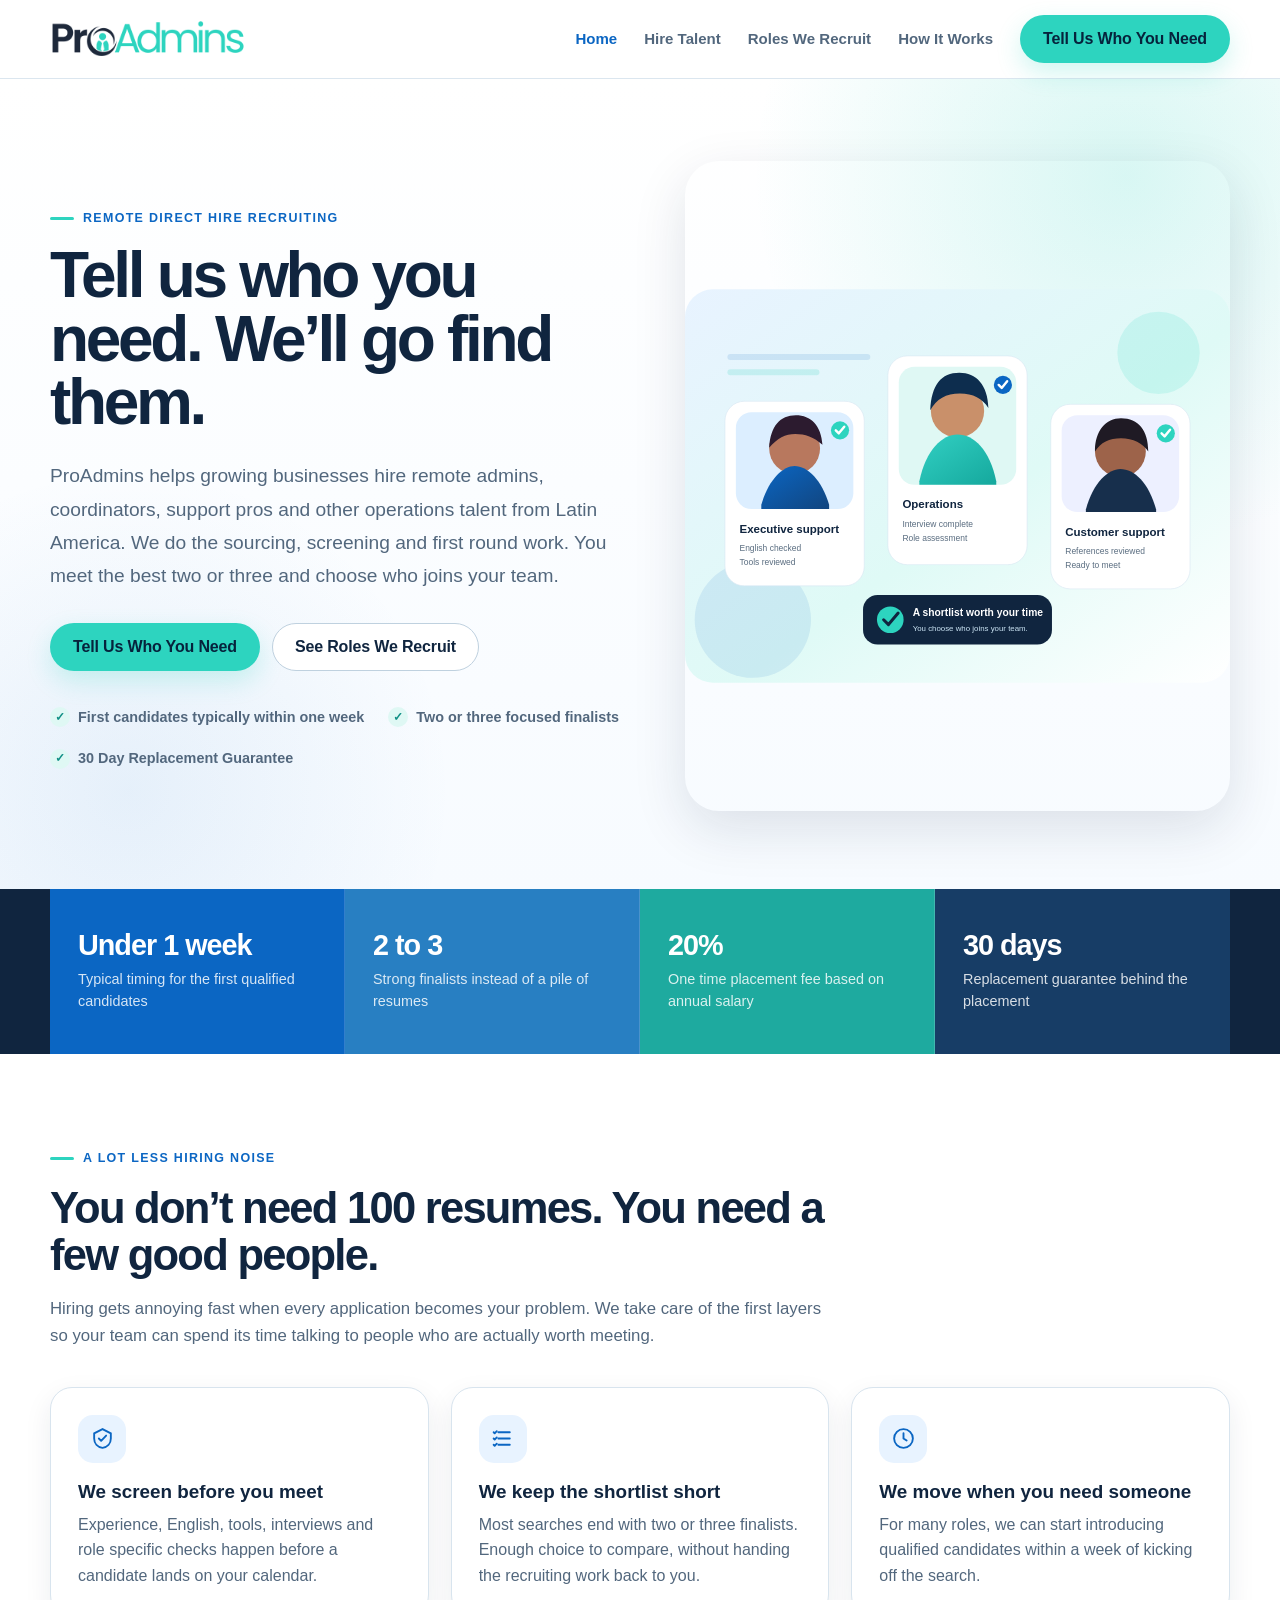
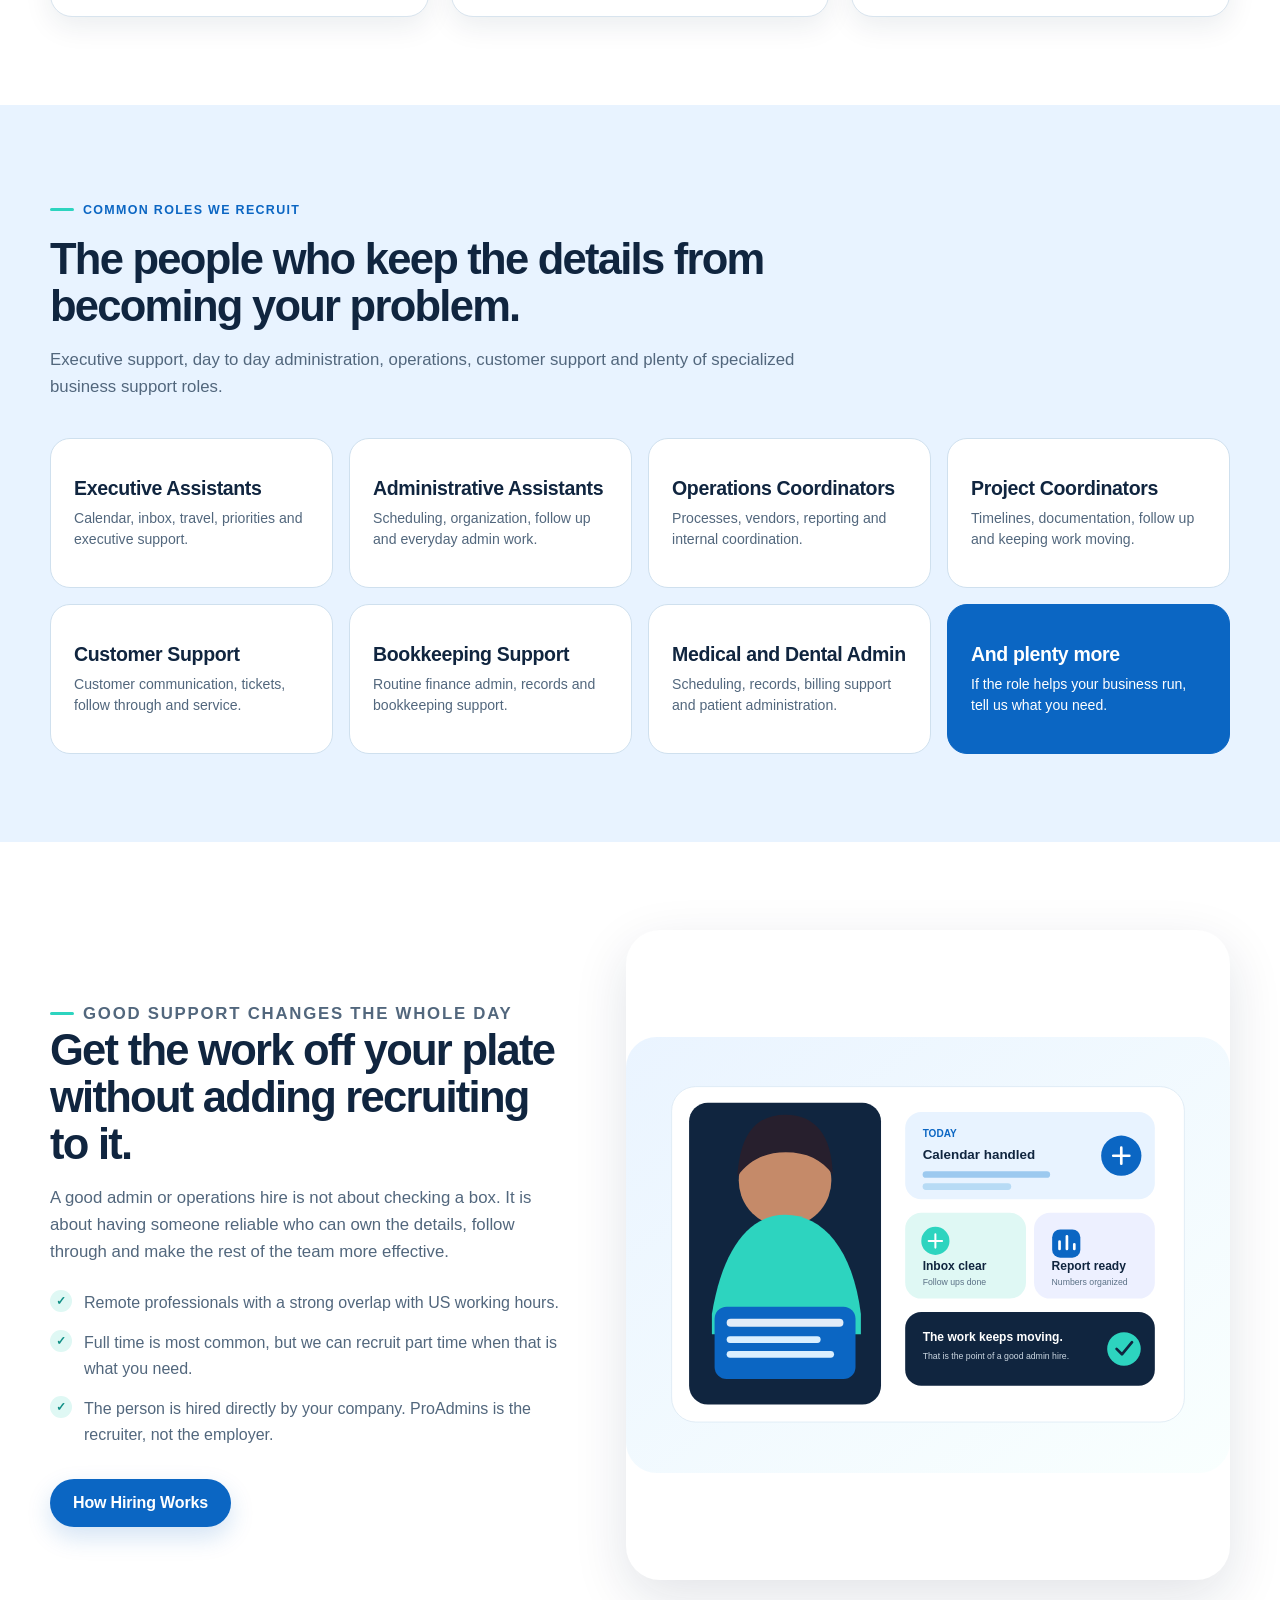
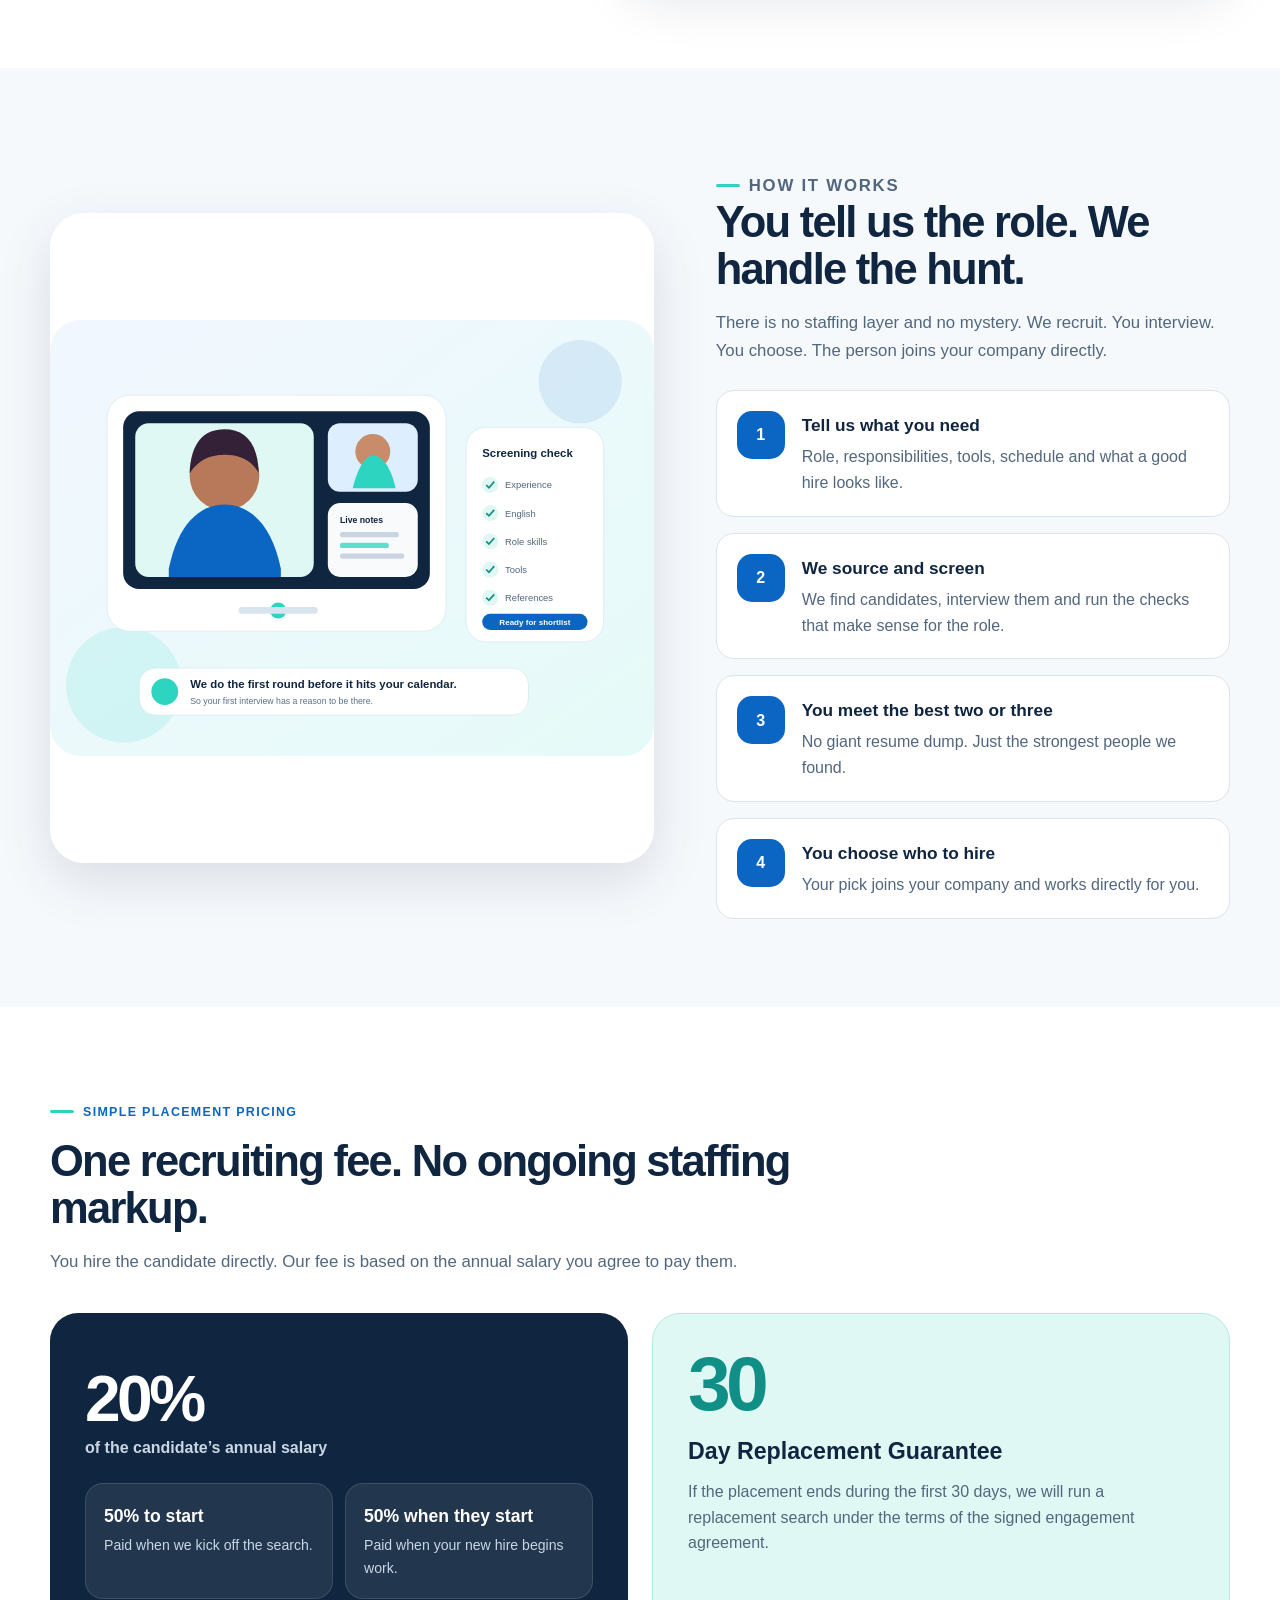
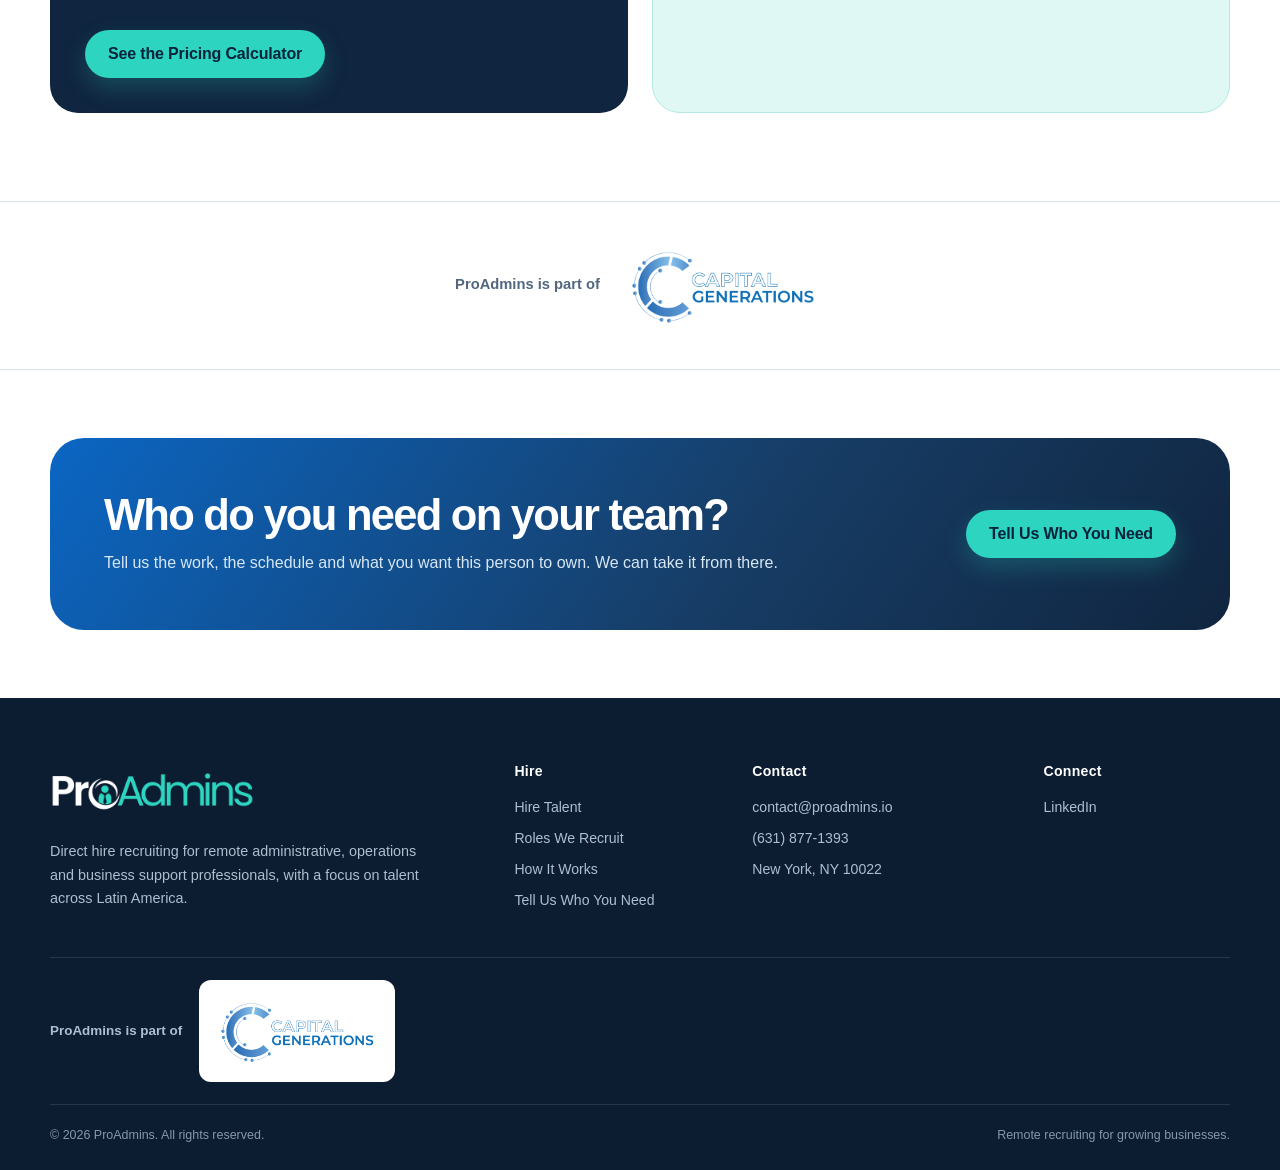
==== index.html @ 385f08b4 "Add files via upload" ====
<!doctype html>
<html lang="en">
<head>
  <meta charset="utf-8">
  <meta name="viewport" content="width=device-width, initial-scale=1">
  <title>ProAdmins | Remote Administrative and Operations Recruiting</title>
  <meta name="description" content="ProAdmins helps growing businesses hire remote administrative and operations professionals from Latin America through direct hire recruiting.">
  <link rel="canonical" href="https://proadmins.io/">
  <meta property="og:type" content="website">
  <meta property="og:title" content="ProAdmins | Remote Administrative and Operations Recruiting">
  <meta property="og:description" content="Tell us who you need. We find, screen and introduce the strongest candidates for the role.">
  <meta property="og:url" content="https://proadmins.io/">
  <meta property="og:image" content="https://proadmins.io/assets/og-proadmins.jpg">
  <meta name="twitter:card" content="summary_large_image">
  <meta name="theme-color" content="#10253f">
  <link rel="icon" href="/assets/favicon.ico" sizes="any">
  <link rel="icon" type="image/png" href="/assets/favicon-32.png" sizes="32x32">
  <link rel="apple-touch-icon" href="/assets/apple-touch-icon.png">
  <link rel="stylesheet" href="/assets/styles.css">
  <script defer src="/assets/site.js"></script>
  <script type="application/ld+json">
  {
    "@context":"https://schema.org",
    "@type":"Organization",
    "name":"ProAdmins",
    "url":"https://proadmins.io/",
    "logo":"https://proadmins.io/assets/proadmins-logo-dark.png",
    "email":"contact@proadmins.io",
    "telephone":"+1-631-877-1393",
    "address":{"@type":"PostalAddress","addressLocality":"New York","addressRegion":"NY","postalCode":"10022","addressCountry":"US"},
    "parentOrganization":{"@type":"Organization","name":"Capital Generations","url":"https://capitalgenerations.com/"},
    "sameAs":["https://www.linkedin.com/company/proadmins"]
  }
  </script>
</head>
<body>
  <header class="site-header">
    <div class="container nav-wrap">
      <a class="brand" href="/" aria-label="ProAdmins home"><img src="/assets/proadmins-logo-dark.png" alt="ProAdmins"></a>
      <nav class="desktop-nav" aria-label="Primary navigation">
        <a href="/" aria-current="page">Home</a>
        <a href="/hire-talent/">Hire Talent</a>
        <a href="/roles/">Roles We Recruit</a>
        <a href="/how-it-works/">How It Works</a>
        <a class="btn btn-primary" href="/contact/">Tell Us Who You Need</a>
      </nav>
      <button class="mobile-toggle" type="button" aria-label="Open menu" aria-expanded="false" data-menu-toggle><svg viewBox="0 0 24 24" fill="none" aria-hidden="true"><path d="M4 7h16M4 12h16M4 17h16" stroke="currentColor" stroke-width="2" stroke-linecap="round"/></svg></button>
    </div>
    <nav class="mobile-nav" aria-label="Mobile navigation" data-mobile-nav>
      <a href="/" aria-current="page">Home</a><a href="/hire-talent/">Hire Talent</a><a href="/roles/">Roles We Recruit</a><a href="/how-it-works/">How It Works</a><a class="btn btn-primary" href="/contact/">Tell Us Who You Need</a>
    </nav>
  </header>

  <main>
    <section class="hero">
      <div class="container hero-grid">
        <div>
          <p class="eyebrow">Remote direct hire recruiting</p>
          <h1>Tell us who you need. We’ll go find them.</h1>
          <p class="lead">ProAdmins helps growing businesses hire remote admins, coordinators, support pros and other operations talent from Latin America. We do the sourcing, screening and first round work. You meet the best two or three and choose who joins your team.</p>
          <div class="hero-actions">
            <a class="btn btn-primary" href="/contact/">Tell Us Who You Need</a>
            <a class="btn btn-secondary" href="/roles/">See Roles We Recruit</a>
          </div>
          <div class="hero-proof" aria-label="Key recruiting details">
            <span><i class="check-dot" aria-hidden="true">✓</i> First candidates typically within one week</span>
            <span><i class="check-dot" aria-hidden="true">✓</i> Two or three focused finalists</span>
            <span><i class="check-dot" aria-hidden="true">✓</i> 30 Day Replacement Guarantee</span>
          </div>
        </div>
        <div class="hero-art">
          <img src="/assets/hero-people.svg" alt="Illustration of three screened remote professionals on a candidate shortlist" width="900" height="650">
        </div>
      </div>
    </section>

    <section class="stats-strip" aria-label="ProAdmins recruiting model">
      <div class="container stats-grid">
        <div class="stat"><strong>Under 1 week</strong><span>Typical timing for the first qualified candidates</span></div>
        <div class="stat"><strong>2 to 3</strong><span>Strong finalists instead of a pile of resumes</span></div>
        <div class="stat"><strong>20%</strong><span>One time placement fee based on annual salary</span></div>
        <div class="stat"><strong>30 days</strong><span>Replacement guarantee behind the placement</span></div>
      </div>
    </section>

    <section class="section">
      <div class="container">
        <div class="section-head">
          <p class="eyebrow">A lot less hiring noise</p>
          <h2>You don’t need 100 resumes. You need a few good people.</h2>
          <p>Hiring gets annoying fast when every application becomes your problem. We take care of the first layers so your team can spend its time talking to people who are actually worth meeting.</p>
        </div>
        <div class="grid-3">
          <article class="card shadow"><span class="icon-box" aria-hidden="true"><svg viewBox="0 0 24 24" fill="none"><path d="M12 3 4 7v5c0 5 3.4 8.4 8 9 4.6-.6 8-4 8-9V7l-8-4Z" stroke-width="1.8"/><path d="m8.5 12 2.2 2.2 4.8-5" stroke-width="1.8" stroke-linecap="round" stroke-linejoin="round"/></svg></span><h3>We screen before you meet</h3><p>Experience, English, tools, interviews and role specific checks happen before a candidate lands on your calendar.</p></article>
          <article class="card shadow"><span class="icon-box" aria-hidden="true"><svg viewBox="0 0 24 24" fill="none"><path d="M8 6h11M8 12h11M8 18h11" stroke-width="1.8" stroke-linecap="round"/><path d="m3.5 6 1 1 2-2M3.5 12l1 1 2-2M3.5 18l1 1 2-2" stroke-width="1.8" stroke-linecap="round" stroke-linejoin="round"/></svg></span><h3>We keep the shortlist short</h3><p>Most searches end with two or three finalists. Enough choice to compare, without handing the recruiting work back to you.</p></article>
          <article class="card shadow"><span class="icon-box" aria-hidden="true"><svg viewBox="0 0 24 24" fill="none"><path d="M12 21a9 9 0 1 0 0-18 9 9 0 0 0 0 18Z" stroke-width="1.8"/><path d="M12 7v5l3 2" stroke-width="1.8" stroke-linecap="round" stroke-linejoin="round"/></svg></span><h3>We move when you need someone</h3><p>For many roles, we can start introducing qualified candidates within a week of kicking off the search.</p></article>
        </div>
      </div>
    </section>

    <section class="section section-blue">
      <div class="container">
        <div class="section-head">
          <p class="eyebrow">Common roles we recruit</p>
          <h2>The people who keep the details from becoming your problem.</h2>
          <p>Executive support, day to day administration, operations, customer support and plenty of specialized business support roles.</p>
        </div>
        <div class="roles-grid">
          <a class="role-card" href="/roles/#executive-support"><strong>Executive Assistants</strong><span>Calendar, inbox, travel, priorities and executive support.</span></a>
          <a class="role-card" href="/roles/#executive-support"><strong>Administrative Assistants</strong><span>Scheduling, organization, follow up and everyday admin work.</span></a>
          <a class="role-card" href="/roles/#operations"><strong>Operations Coordinators</strong><span>Processes, vendors, reporting and internal coordination.</span></a>
          <a class="role-card" href="/roles/#operations"><strong>Project Coordinators</strong><span>Timelines, documentation, follow up and keeping work moving.</span></a>
          <a class="role-card" href="/roles/#customer-revenue"><strong>Customer Support</strong><span>Customer communication, tickets, follow through and service.</span></a>
          <a class="role-card" href="/roles/#specialized"><strong>Bookkeeping Support</strong><span>Routine finance admin, records and bookkeeping support.</span></a>
          <a class="role-card" href="/roles/#specialized"><strong>Medical and Dental Admin</strong><span>Scheduling, records, billing support and patient administration.</span></a>
          <a class="role-card accent" href="/roles/"><strong>And plenty more</strong><span>If the role helps your business run, tell us what you need.</span></a>
        </div>
      </div>
    </section>

    <section class="section">
      <div class="container split">
        <div class="split-copy">
          <p class="eyebrow">Good support changes the whole day</p>
          <h2>Get the work off your plate without adding recruiting to it.</h2>
          <p>A good admin or operations hire is not about checking a box. It is about having someone reliable who can own the details, follow through and make the rest of the team more effective.</p>
          <ul class="bullet-list">
            <li>Remote professionals with a strong overlap with US working hours.</li>
            <li>Full time is most common, but we can recruit part time when that is what you need.</li>
            <li>The person is hired directly by your company. ProAdmins is the recruiter, not the employer.</li>
          </ul>
          <div class="hero-actions"><a class="btn btn-blue" href="/hire-talent/">How Hiring Works</a></div>
        </div>
        <div class="visual-card"><img src="/assets/admin-workday.svg" alt="Illustration of a remote administrative professional handling calendar, inbox and reporting work" width="900" height="650"></div>
      </div>
    </section>

    <section class="section section-tint">
      <div class="container split reverse">
        <div class="split-copy">
          <p class="eyebrow">How it works</p>
          <h2>You tell us the role. We handle the hunt.</h2>
          <p>There is no staffing layer and no mystery. We recruit. You interview. You choose. The person joins your company directly.</p>
          <div class="process-list" style="margin-top:26px">
            <div class="process-step"><span class="step-number">1</span><div><h3>Tell us what you need</h3><p>Role, responsibilities, tools, schedule and what a good hire looks like.</p></div></div>
            <div class="process-step"><span class="step-number">2</span><div><h3>We source and screen</h3><p>We find candidates, interview them and run the checks that make sense for the role.</p></div></div>
            <div class="process-step"><span class="step-number">3</span><div><h3>You meet the best two or three</h3><p>No giant resume dump. Just the strongest people we found.</p></div></div>
            <div class="process-step"><span class="step-number">4</span><div><h3>You choose who to hire</h3><p>Your pick joins your company and works directly for you.</p></div></div>
          </div>
        </div>
        <div class="visual-card"><img src="/assets/recruiter-screen.svg" alt="Illustration of a recruiter screening a candidate on a video call" width="900" height="650"></div>
      </div>
    </section>

    <section class="section" id="pricing">
      <div class="container">
        <div class="section-head">
          <p class="eyebrow">Simple placement pricing</p>
          <h2>One recruiting fee. No ongoing staffing markup.</h2>
          <p>You hire the candidate directly. Our fee is based on the annual salary you agree to pay them.</p>
        </div>
        <div class="price-preview">
          <div class="pricing-card">
            <div class="price-big">20% <span>of the candidate’s annual salary</span></div>
            <div class="price-split">
              <div><strong>50% to start</strong><span>Paid when we kick off the search.</span></div>
              <div><strong>50% when they start</strong><span>Paid when your new hire begins work.</span></div>
            </div>
            <div class="hero-actions"><a class="btn btn-primary" href="/hire-talent/#pricing">See the Pricing Calculator</a></div>
          </div>
          <div class="guarantee-card">
            <div class="big-number">30</div>
            <h3>Day Replacement Guarantee</h3>
            <p>If the placement ends during the first 30 days, we will run a replacement search under the terms of the signed engagement agreement.</p>
          </div>
        </div>
      </div>
    </section>

    <section class="parent-brand">
      <div class="container parent-brand-inner">
        <span>ProAdmins is part of</span>
        <a href="https://capitalgenerations.com/" target="_blank" rel="noopener noreferrer" aria-label="Visit Capital Generations"><img src="/assets/capital-generations-logo.png" alt="Capital Generations"></a>
      </div>
    </section>

    <section class="section section-tight">
      <div class="container cta-band">
        <div><h2>Who do you need on your team?</h2><p>Tell us the work, the schedule and what you want this person to own. We can take it from there.</p></div>
        <div class="hero-actions"><a class="btn btn-primary" href="/contact/">Tell Us Who You Need</a></div>
      </div>
    </section>
  </main>

  <footer class="site-footer">
    <div class="container">
      <div class="footer-grid">
        <div class="footer-brand"><a href="/" aria-label="ProAdmins home"><img src="/assets/proadmins-logo-light-teal.png" alt="ProAdmins"></a><p>Direct hire recruiting for remote administrative, operations and business support professionals, with a focus on talent across Latin America.</p></div>
        <div class="footer-col"><h3>Hire</h3><a href="/hire-talent/">Hire Talent</a><a href="/roles/">Roles We Recruit</a><a href="/how-it-works/">How It Works</a><a href="/contact/">Tell Us Who You Need</a></div>
        <div class="footer-col"><h3>Contact</h3><a href="mailto:contact@proadmins.io">contact@proadmins.io</a><a href="tel:+16318771393">(631) 877-1393</a><span>New York, NY 10022</span></div>
        <div class="footer-col"><h3>Connect</h3><a href="https://www.linkedin.com/company/proadmins" target="_blank" rel="noopener noreferrer">LinkedIn</a></div>
      </div>
      <div class="footer-parent"><span>ProAdmins is part of</span><a href="https://capitalgenerations.com/" target="_blank" rel="noopener noreferrer"><img src="/assets/capital-generations-logo.png" alt="Capital Generations"></a></div>
      <div class="footer-bottom"><span>© <span data-year></span> ProAdmins. All rights reserved.</span><span>Remote recruiting for growing businesses.</span></div>
    </div>
  </footer>
</body>
</html>
---- assets/styles.css ----
:root {
  --navy: #10253f;
  --navy-2: #173d66;
  --blue: #0b66c3;
  --blue-2: #2e8ed8;
  --blue-soft: #e8f3ff;
  --teal: #2dd4bf;
  --teal-dark: #0f8f85;
  --teal-soft: #dff8f4;
  --ink: #10253f;
  --text: #52677d;
  --muted: #718196;
  --line: #d8e4ee;
  --paper: #ffffff;
  --soft: #f6f9fc;
  --soft-2: #eef6ff;
  --shadow: 0 18px 54px rgba(16, 37, 63, .12);
  --shadow-sm: 0 10px 28px rgba(16, 37, 63, .08);
  --radius: 22px;
  --radius-lg: 34px;
  --max: 1180px;
}

* { box-sizing: border-box; }
html { scroll-behavior: smooth; }
[id] { scroll-margin-top: 98px; }
body {
  margin: 0;
  background: var(--paper);
  color: var(--ink);
  font-family: Inter, ui-sans-serif, -apple-system, BlinkMacSystemFont, "Segoe UI", sans-serif;
  line-height: 1.62;
  -webkit-font-smoothing: antialiased;
}
body.menu-open { overflow: hidden; }
img, svg { max-width: 100%; display: block; }
a { color: inherit; text-decoration: none; }
button, input, select, textarea { font: inherit; }
button, a, input, select, textarea, summary { -webkit-tap-highlight-color: transparent; }
:focus-visible { outline: 3px solid rgba(11, 102, 195, .35); outline-offset: 3px; }
.container { width: min(calc(100% - 40px), var(--max)); margin: 0 auto; }
.sr-only { position: absolute !important; width: 1px !important; height: 1px !important; padding: 0 !important; margin: -1px !important; overflow: hidden !important; clip: rect(0,0,0,0) !important; white-space: nowrap !important; border: 0 !important; }

.site-header {
  position: sticky; top: 0; z-index: 100;
  background: rgba(255,255,255,.94);
  border-bottom: 1px solid rgba(216,228,238,.9);
  backdrop-filter: blur(16px);
}
.nav-wrap { min-height: 78px; display: flex; align-items: center; justify-content: space-between; gap: 24px; }
.brand { display: inline-flex; align-items: center; flex: 0 0 auto; }
.brand img { width: 196px; height: auto; }
.desktop-nav { display: flex; align-items: center; gap: 27px; margin-left: auto; }
.desktop-nav a:not(.btn) { color: var(--text); font-size: .94rem; font-weight: 700; }
.desktop-nav a:not(.btn):hover, .desktop-nav a[aria-current="page"]:not(.btn) { color: var(--blue); }
.mobile-toggle { width: 44px; height: 44px; border: 0; border-radius: 12px; background: var(--blue-soft); color: var(--navy); display: none; align-items: center; justify-content: center; cursor: pointer; }
.mobile-toggle svg { width: 22px; height: 22px; }
.mobile-nav { display: none; }

.btn { min-height: 48px; display: inline-flex; align-items: center; justify-content: center; gap: 9px; padding: 0 22px; border: 1px solid transparent; border-radius: 999px; font-weight: 800; letter-spacing: -.01em; transition: transform .16s ease, box-shadow .16s ease, background .16s ease, border-color .16s ease; cursor: pointer; }
.btn:hover { transform: translateY(-1px); }
.btn-primary { color: #06233c; background: var(--teal); box-shadow: 0 10px 24px rgba(45,212,191,.22); }
.btn-primary:hover { box-shadow: 0 14px 30px rgba(45,212,191,.31); }
.btn-secondary { color: var(--navy); background: #fff; border-color: #bfd1df; }
.btn-secondary:hover { border-color: var(--blue); }
.btn-blue { color: #fff; background: var(--blue); box-shadow: 0 10px 24px rgba(11,102,195,.18); }
.btn-dark { color: #fff; background: var(--navy); }
.btn-light { color: var(--navy); background: #fff; }
.link-arrow { display: inline-flex; align-items: center; gap: 8px; color: var(--blue); font-weight: 800; }
.link-arrow:hover { color: var(--navy); }

.eyebrow { display: inline-flex; align-items: center; gap: 9px; margin: 0 0 16px; color: var(--blue); font-size: .78rem; font-weight: 850; letter-spacing: .105em; text-transform: uppercase; }
.eyebrow::before { content: ""; width: 24px; height: 3px; border-radius: 999px; background: var(--teal); }

.hero { position: relative; overflow: hidden; padding: 82px 0 78px; background: radial-gradient(circle at 88% 12%, rgba(45,212,191,.18), transparent 28%), radial-gradient(circle at 10% 88%, rgba(11,102,195,.08), transparent 24%), linear-gradient(180deg,#fff 0%,#f7fbff 100%); }
.hero-grid { display: grid; grid-template-columns: minmax(0,1fr) minmax(420px,.95fr); gap: 62px; align-items: center; }
.hero h1, .page-hero h1 { margin: 0; color: var(--navy); font-size: clamp(2.7rem,5vw,5rem); line-height: .99; letter-spacing: -.052em; }
.hero .lead, .page-hero .lead { margin: 25px 0 0; max-width: 700px; color: var(--text); font-size: clamp(1.08rem,1.5vw,1.26rem); line-height: 1.72; }
.hero-actions { margin-top: 31px; display: flex; flex-wrap: wrap; gap: 12px; }
.hero-proof { margin-top: 35px; display: flex; flex-wrap: wrap; gap: 18px 24px; color: var(--text); font-size: .9rem; font-weight: 700; }
.hero-proof span { display: inline-flex; align-items: center; gap: 8px; }
.check-dot { width: 20px; height: 20px; border-radius: 50%; display: inline-grid; place-items: center; background: var(--teal-soft); color: var(--teal-dark); font-style: normal; font-size: .72rem; font-weight: 900; }
.hero-art img, .visual-card img { width: 100%; border-radius: var(--radius-lg); box-shadow: var(--shadow); }
.hero-art { position: relative; }
.hero-art .floating-note { position: absolute; left: 7%; bottom: 6%; background: rgba(255,255,255,.96); border: 1px solid var(--line); border-radius: 18px; padding: 13px 16px; box-shadow: var(--shadow-sm); font-weight: 800; color: var(--navy); }
.hero-art .floating-note small { display: block; margin-top: 2px; color: var(--text); font-weight: 650; }

.stats-strip { position: relative; z-index: 2; padding: 0; background: var(--navy); }
.stats-grid { display: grid; grid-template-columns: repeat(4,1fr); }
.stat { min-height: 165px; padding: 31px 28px; display: flex; flex-direction: column; justify-content: center; border-right: 1px solid rgba(255,255,255,.16); }
.stat:last-child { border-right: 0; }
.stat:nth-child(1) { background: #0b66c3; }
.stat:nth-child(2) { background: #287fc2; }
.stat:nth-child(3) { background: #1eaa9f; }
.stat:nth-child(4) { background: #173d66; }
.stat strong { color: #fff; font-size: clamp(1.6rem,2.25vw,2.35rem); line-height: 1.08; letter-spacing: -.035em; }
.stat span { margin-top: 8px; color: rgba(255,255,255,.83); font-size: .9rem; line-height: 1.5; }

.section { padding: 88px 0; }
.section-tight { padding: 68px 0; }
.section-tint { background: var(--soft); }
.section-blue { background: var(--blue-soft); }
.section-dark { background: var(--navy); color: #fff; }
.section-head { max-width: 790px; margin-bottom: 38px; }
.section-head.center { text-align: center; margin-left: auto; margin-right: auto; }
.section-head.center .eyebrow { justify-content: center; }
.section-head h2, .split-copy h2, .cta-band h2, .pricing-card h2, .contact-copy h2 { margin: 0; color: var(--navy); font-size: clamp(2rem,3.4vw,3.25rem); line-height: 1.08; letter-spacing: -.04em; }
.section-dark .section-head h2, .section-dark .split-copy h2 { color: #fff; }
.section-head p:not(.eyebrow), .split-copy > p, .contact-copy > p { margin: 16px 0 0; color: var(--text); font-size: 1.05rem; }
.section-dark .section-head p:not(.eyebrow), .section-dark .split-copy > p { color: #c8d7e5; }

.grid-2 { display: grid; grid-template-columns: repeat(2,minmax(0,1fr)); gap: 24px; }
.grid-3 { display: grid; grid-template-columns: repeat(3,minmax(0,1fr)); gap: 22px; }
.grid-4 { display: grid; grid-template-columns: repeat(4,minmax(0,1fr)); gap: 18px; }
.card { border: 1px solid var(--line); border-radius: var(--radius); background: #fff; padding: 27px; }
.card.shadow { box-shadow: var(--shadow-sm); }
.card h3 { margin: 17px 0 8px; color: var(--navy); font-size: 1.18rem; line-height: 1.25; }
.card p { margin: 0; color: var(--text); }
.card-blue { background: var(--blue); border-color: var(--blue); color: #fff; }
.card-blue h3, .card-blue p { color: #fff; }
.card-teal { background: var(--teal-soft); border-color: #b4eee7; }
.icon-box { width: 48px; height: 48px; border-radius: 15px; display: inline-grid; place-items: center; background: var(--blue-soft); color: var(--blue); }
.icon-box svg { width: 25px; height: 25px; stroke: currentColor; }

.roles-grid { display: grid; grid-template-columns: repeat(4,minmax(0,1fr)); gap: 16px; }
.role-card { min-height: 150px; padding: 23px; display: flex; flex-direction: column; justify-content: center; border: 1px solid #cfe0ee; border-radius: 20px; background: #fff; transition: transform .16s ease, border-color .16s ease, box-shadow .16s ease; }
.role-card:hover { transform: translateY(-2px); border-color: #8fbfe8; box-shadow: var(--shadow-sm); }
.role-card strong { color: var(--navy); font-size: 1.22rem; line-height: 1.16; letter-spacing: -.018em; }
.role-card span { margin-top: 9px; color: var(--text); font-size: .88rem; line-height: 1.48; }
.role-card.accent { background: var(--blue); border-color: var(--blue); }
.role-card.accent strong, .role-card.accent span { color: #fff; }

.split { display: grid; grid-template-columns: minmax(0,.92fr) minmax(420px,1.08fr); gap: 62px; align-items: center; }
.split.reverse { grid-template-columns: minmax(420px,1.08fr) minmax(0,.92fr); }
.split.reverse .visual-card { order: -1; }
.visual-card img { background: #fff; }
.bullet-list { margin: 25px 0 0; padding: 0; list-style: none; display: grid; gap: 14px; }
.bullet-list li { display: grid; grid-template-columns: 24px 1fr; gap: 10px; color: var(--text); }
.bullet-list li::before { content: "✓"; width: 22px; height: 22px; border-radius: 50%; display: grid; place-items: center; background: var(--teal-soft); color: var(--teal-dark); font-size: .72rem; font-weight: 900; }

.process-list { display: grid; gap: 16px; }
.process-step { display: grid; grid-template-columns: 48px 1fr; gap: 17px; align-items: start; padding: 20px; border: 1px solid var(--line); border-radius: 18px; background: #fff; }
.step-number { width: 48px; height: 48px; border-radius: 15px; display: grid; place-items: center; background: var(--blue); color: #fff; font-weight: 900; }
.process-step h3 { margin: 1px 0 4px; color: var(--navy); font-size: 1.08rem; }
.process-step p { margin: 0; color: var(--text); }

.price-preview { display: grid; grid-template-columns: 1fr 1fr; gap: 24px; align-items: stretch; }
.pricing-card { border-radius: 28px; padding: 35px; background: var(--navy); color: #fff; }
.pricing-card h2 { color: #fff; }
.pricing-card p { color: #c8d7e5; }
.price-big { margin-top: 23px; color: #fff; font-size: clamp(3rem,5vw,5.3rem); font-weight: 900; line-height: .9; letter-spacing: -.055em; }
.price-big span { display: block; margin-top: 12px; color: #c9d7e4; font-size: 1rem; font-weight: 700; letter-spacing: 0; }
.price-split { margin-top: 28px; display: grid; grid-template-columns: 1fr 1fr; gap: 12px; }
.price-split div { border-radius: 18px; padding: 18px; background: rgba(255,255,255,.08); border: 1px solid rgba(255,255,255,.12); }
.price-split strong { display: block; color: #fff; font-size: 1.1rem; }
.price-split span { display: block; margin-top: 4px; color: #c8d7e5; font-size: .88rem; }
.guarantee-card { border: 1px solid #b3e9e2; border-radius: 28px; padding: 35px; background: var(--teal-soft); }
.guarantee-card .big-number { color: var(--teal-dark); font-size: clamp(3.4rem,6vw,6rem); font-weight: 900; line-height: .9; letter-spacing: -.06em; }
.guarantee-card h3 { margin: 15px 0 8px; font-size: 1.45rem; }
.guarantee-card p { margin: 0; color: var(--text); }

.parent-brand { padding: 32px 0; border-top: 1px solid var(--line); border-bottom: 1px solid var(--line); background: #fff; }
.parent-brand-inner { display: flex; align-items: center; justify-content: center; gap: 20px; flex-wrap: wrap; }
.parent-brand span { color: var(--text); font-size: .92rem; font-weight: 750; }
.parent-brand img { width: 205px; height: auto; }

.cta-band { padding: 54px; border-radius: 34px; background: linear-gradient(125deg,#0b66c3,#173d66 58%,#10253f); display: flex; align-items: center; justify-content: space-between; gap: 36px; }
.cta-band h2 { color: #fff; max-width: 700px; }
.cta-band p { margin: 12px 0 0; max-width: 700px; color: #d8e7f4; }
.cta-band .hero-actions { margin-top: 0; flex: 0 0 auto; }

.page-hero { padding: 74px 0 70px; background: radial-gradient(circle at 88% 12%,rgba(45,212,191,.16),transparent 28%), linear-gradient(180deg,#fff 0%,#f6faff 100%); }
.page-hero .page-hero-grid { display: grid; grid-template-columns: minmax(0,1fr) minmax(390px,.85fr); gap: 56px; align-items: center; }
.page-hero.narrow .page-hero-grid { grid-template-columns: minmax(0,1.1fr) minmax(360px,.75fr); }
.page-hero-art img { width: 100%; border-radius: 30px; box-shadow: var(--shadow-sm); }

.screening-grid { display: grid; grid-template-columns: repeat(3,minmax(0,1fr)); gap: 18px; }
.screening-item { padding: 23px; border-radius: 20px; border: 1px solid var(--line); background: #fff; }
.screening-item strong { display: block; color: var(--navy); font-size: 1.05rem; }
.screening-item span { display: block; margin-top: 6px; color: var(--text); font-size: .92rem; }

.calculator-wrap { display: grid; grid-template-columns: minmax(0,.95fr) minmax(420px,1.05fr); gap: 34px; align-items: stretch; }
.calculator { border: 1px solid #c7dcec; border-radius: 28px; padding: 32px; background: #fff; box-shadow: var(--shadow-sm); }
.calculator h3 { margin: 0 0 6px; color: var(--navy); font-size: 1.45rem; }
.calculator > p { margin: 0; color: var(--text); }
.money-label { display: block; margin-top: 25px; color: var(--navy); font-size: .9rem; font-weight: 800; }
.money-input { margin-top: 8px; display: flex; align-items: center; gap: 8px; border: 1px solid #b9cfdf; border-radius: 16px; padding: 0 16px; background: #fff; }
.money-input span { color: var(--blue); font-weight: 900; }
.money-input input { width: 100%; border: 0; outline: 0; padding: 15px 0; color: var(--navy); font-size: 1.15rem; font-weight: 800; background: transparent; }
.calc-results { margin-top: 20px; display: grid; grid-template-columns: repeat(3,1fr); gap: 10px; }
.calc-result { border-radius: 16px; padding: 15px; background: var(--soft-2); }
.calc-result span { display: block; color: var(--text); font-size: .76rem; font-weight: 700; }
.calc-result strong { display: block; margin-top: 4px; color: var(--navy); font-size: 1.16rem; }
.salary-guidance { margin-top: 16px; padding: 15px 17px; border-radius: 16px; background: var(--teal-soft); border: 1px solid #b4eee7; color: #315b61; font-size: .88rem; line-height: 1.5; }
.salary-guidance strong { color: var(--teal-dark); }
.calc-note { margin-top: 13px !important; color: var(--muted) !important; font-size: .78rem; }

.role-search { max-width: 560px; margin: 0 0 34px; }
.role-search label { display: block; margin-bottom: 8px; color: var(--navy); font-size: .9rem; font-weight: 800; }
.role-search input { width: 100%; min-height: 52px; padding: 0 17px; border: 1px solid #bcd1e1; border-radius: 15px; color: var(--navy); background: #fff; outline: 0; }
.role-search input:focus { border-color: var(--blue); box-shadow: 0 0 0 3px rgba(11,102,195,.1); }
.role-category { margin-top: 48px; }
.role-category:first-of-type { margin-top: 0; }
.role-category.is-hidden { display: none; }
.role-category-head { max-width: 760px; margin-bottom: 20px; }
.role-category-head h2 { margin: 0; font-size: clamp(1.7rem,2.7vw,2.5rem); letter-spacing: -.03em; line-height: 1.1; }
.role-category-head p { margin: 9px 0 0; color: var(--text); }
.role-list { display: grid; grid-template-columns: repeat(3,minmax(0,1fr)); gap: 14px; }
.role-item { padding: 20px; border-radius: 18px; background: #fff; border: 1px solid var(--line); }
.role-item strong { display: block; color: var(--navy); font-size: 1.18rem; line-height: 1.15; }
.role-item span { display: block; margin-top: 7px; color: var(--text); font-size: .86rem; line-height: 1.48; }

.timeline-grid { display: grid; grid-template-columns: repeat(4,1fr); gap: 16px; }
.timeline-card { padding: 24px; border: 1px solid var(--line); border-radius: 20px; background: #fff; }
.timeline-card > strong { display: block; color: var(--blue); font-size: 1.65rem; line-height: 1; }
.timeline-card h3 { margin: 15px 0 7px; font-size: 1.08rem; }
.timeline-card p { margin: 0; color: var(--text); font-size: .9rem; }

.contact-grid { display: grid; grid-template-columns: minmax(0,.85fr) minmax(480px,1.15fr); gap: 52px; align-items: start; }
.contact-list { margin-top: 26px; display: grid; gap: 11px; }
.contact-item { display: grid; grid-template-columns: 46px 1fr; gap: 13px; align-items: center; padding: 12px; border: 1px solid var(--line); border-radius: 16px; background: #fff; }
.contact-item .icon-box { width: 42px; height: 42px; border-radius: 12px; }
.contact-item strong, .contact-item span { display: block; }
.contact-item strong { color: var(--navy); font-size: .9rem; }
.contact-item span span { color: var(--text); font-size: .88rem; }
.contact-form { border: 1px solid #c7dcec; border-radius: 28px; padding: 32px; background: #fff; box-shadow: var(--shadow); }
.contact-form h2 { margin: 0; font-size: 2rem; letter-spacing: -.03em; }
.contact-form > p { margin: 8px 0 24px; color: var(--text); }
.form-grid { display: grid; grid-template-columns: 1fr 1fr; gap: 17px; }
.form-group { display: grid; gap: 7px; }
.form-group.full { grid-column: 1 / -1; }
.form-group label { color: var(--navy); font-size: .86rem; font-weight: 800; }
.form-group input, .form-group select, .form-group textarea { width: 100%; border: 1px solid #bfd1df; border-radius: 13px; padding: 12px 13px; color: var(--navy); background: #fff; outline: 0; }
.form-group input:focus, .form-group select:focus, .form-group textarea:focus { border-color: var(--blue); box-shadow: 0 0 0 3px rgba(11,102,195,.1); }
.form-group textarea { min-height: 125px; resize: vertical; }
.form-actions { margin-top: 20px; display: flex; align-items: center; gap: 14px; flex-wrap: wrap; }
.form-note { color: var(--muted); font-size: .76rem; }
.form-status { display: none; margin-top: 15px; padding: 12px 14px; border-radius: 12px; font-size: .88rem; }
.form-status.show { display: block; }
.form-status.success { background: var(--teal-soft); color: #24625d; }
.form-status.error { background: #fff1f2; color: #9f1239; }

.site-footer { padding: 62px 0 24px; background: #0d1d31; color: #fff; }
.footer-grid { display: grid; grid-template-columns: 1.6fr .75fr .95fr .7fr; gap: 38px; }
.footer-brand img { width: 205px; }
.footer-brand p { max-width: 390px; margin: 16px 0 0; color: #aebed0; font-size: .9rem; }
.footer-col h3 { margin: 0 0 13px; color: #fff; font-size: .88rem; letter-spacing: .02em; }
.footer-col a, .footer-col span { display: block; margin: 8px 0; color: #aebed0; font-size: .88rem; }
.footer-col a:hover { color: #fff; }
.footer-parent { margin-top: 38px; padding: 22px 0; display: flex; align-items: center; gap: 17px; border-top: 1px solid rgba(255,255,255,.11); border-bottom: 1px solid rgba(255,255,255,.11); flex-wrap: wrap; }
.footer-parent > span { color: #aebed0; font-size: .84rem; font-weight: 700; }
.footer-parent a { padding: 8px 12px; border-radius: 12px; background: #fff; }
.footer-parent img { width: 172px; }
.footer-bottom { padding-top: 20px; display: flex; justify-content: space-between; gap: 18px; color: #8398ad; font-size: .78rem; }
.not-found { min-height: 65vh; padding: 110px 0; display: grid; place-items: center; text-align: center; }
.not-found h1 { margin: 0; color: var(--blue); font-size: 7rem; line-height: .8; }
.not-found h2 { margin: 22px 0 0; font-size: 2rem; }
.not-found p { max-width: 570px; margin: 13px auto 0; color: var(--text); }

@media (max-width: 1020px) {
  .desktop-nav { display: none; }
  .mobile-toggle { display: inline-flex; }
  .mobile-nav { position: fixed; left: 0; right: 0; top: 78px; bottom: 0; padding: 22px 20px 36px; background: #fff; display: none; flex-direction: column; align-items: stretch; gap: 6px; overflow: auto; border-top: 1px solid var(--line); }
  .mobile-nav.open { display: flex; }
  .mobile-nav a:not(.btn) { padding: 13px 5px; color: var(--navy); font-weight: 800; }
  .mobile-nav .btn { margin-top: 8px; }
  .hero-grid, .page-hero .page-hero-grid, .page-hero.narrow .page-hero-grid, .split, .split.reverse, .calculator-wrap, .contact-grid { grid-template-columns: 1fr; gap: 42px; }
  .split.reverse .visual-card { order: 0; }
  .hero-art, .page-hero-art, .visual-card { max-width: 760px; margin: 0 auto; }
  .stats-grid { grid-template-columns: 1fr 1fr; }
  .stat:nth-child(2) { border-right: 0; }
  .stat:nth-child(1), .stat:nth-child(2) { border-bottom: 1px solid rgba(255,255,255,.16); }
  .roles-grid { grid-template-columns: repeat(2,1fr); }
  .grid-4, .timeline-grid { grid-template-columns: repeat(2,1fr); }
  .screening-grid, .role-list { grid-template-columns: repeat(2,1fr); }
  .footer-grid { grid-template-columns: 1.5fr 1fr 1fr; }
  .footer-col:last-child { grid-column: 2 / 3; }
}

@media (max-width: 720px) {
  .container { width: min(calc(100% - 28px), var(--max)); }
  .brand img { width: 166px; }
  .nav-wrap { min-height: 72px; }
  .mobile-nav { top: 72px; }
  .hero, .page-hero { padding: 58px 0 56px; }
  .hero h1, .page-hero h1 { font-size: clamp(2.55rem,13vw,4rem); }
  .hero .lead, .page-hero .lead { font-size: 1rem; }
  .hero-actions { display: grid; grid-template-columns: 1fr; }
  .hero-actions .btn { width: 100%; }
  .hero-proof { display: grid; gap: 10px; }
  .stats-grid, .grid-2, .grid-3, .grid-4, .roles-grid, .screening-grid, .role-list, .timeline-grid, .price-preview, .calc-results, .form-grid { grid-template-columns: 1fr; }
  .stat { min-height: 126px; border-right: 0; border-bottom: 1px solid rgba(255,255,255,.16); }
  .stat:last-child { border-bottom: 0; }
  .section { padding: 67px 0; }
  .section-tight { padding: 54px 0; }
  .section-head { margin-bottom: 28px; }
  .card, .pricing-card, .guarantee-card, .calculator, .contact-form { padding: 23px; }
  .role-card { min-height: 132px; }
  .cta-band { padding: 34px 24px; display: block; }
  .cta-band .hero-actions { margin-top: 24px; }
  .price-split { grid-template-columns: 1fr; }
  .footer-grid { grid-template-columns: 1fr 1fr; }
  .footer-brand { grid-column: 1 / -1; }
  .footer-col:last-child { grid-column: auto; }
  .footer-bottom { flex-direction: column; }
  .page-hero-art, .hero-art { max-width: 100%; }
  .hero-art .floating-note { position: static; margin-top: 12px; }
}

@media (max-width: 460px) {
  .footer-grid { grid-template-columns: 1fr; }
  .footer-brand { grid-column: auto; }
  .form-actions .btn { width: 100%; }
  .role-search { max-width: 100%; }
}
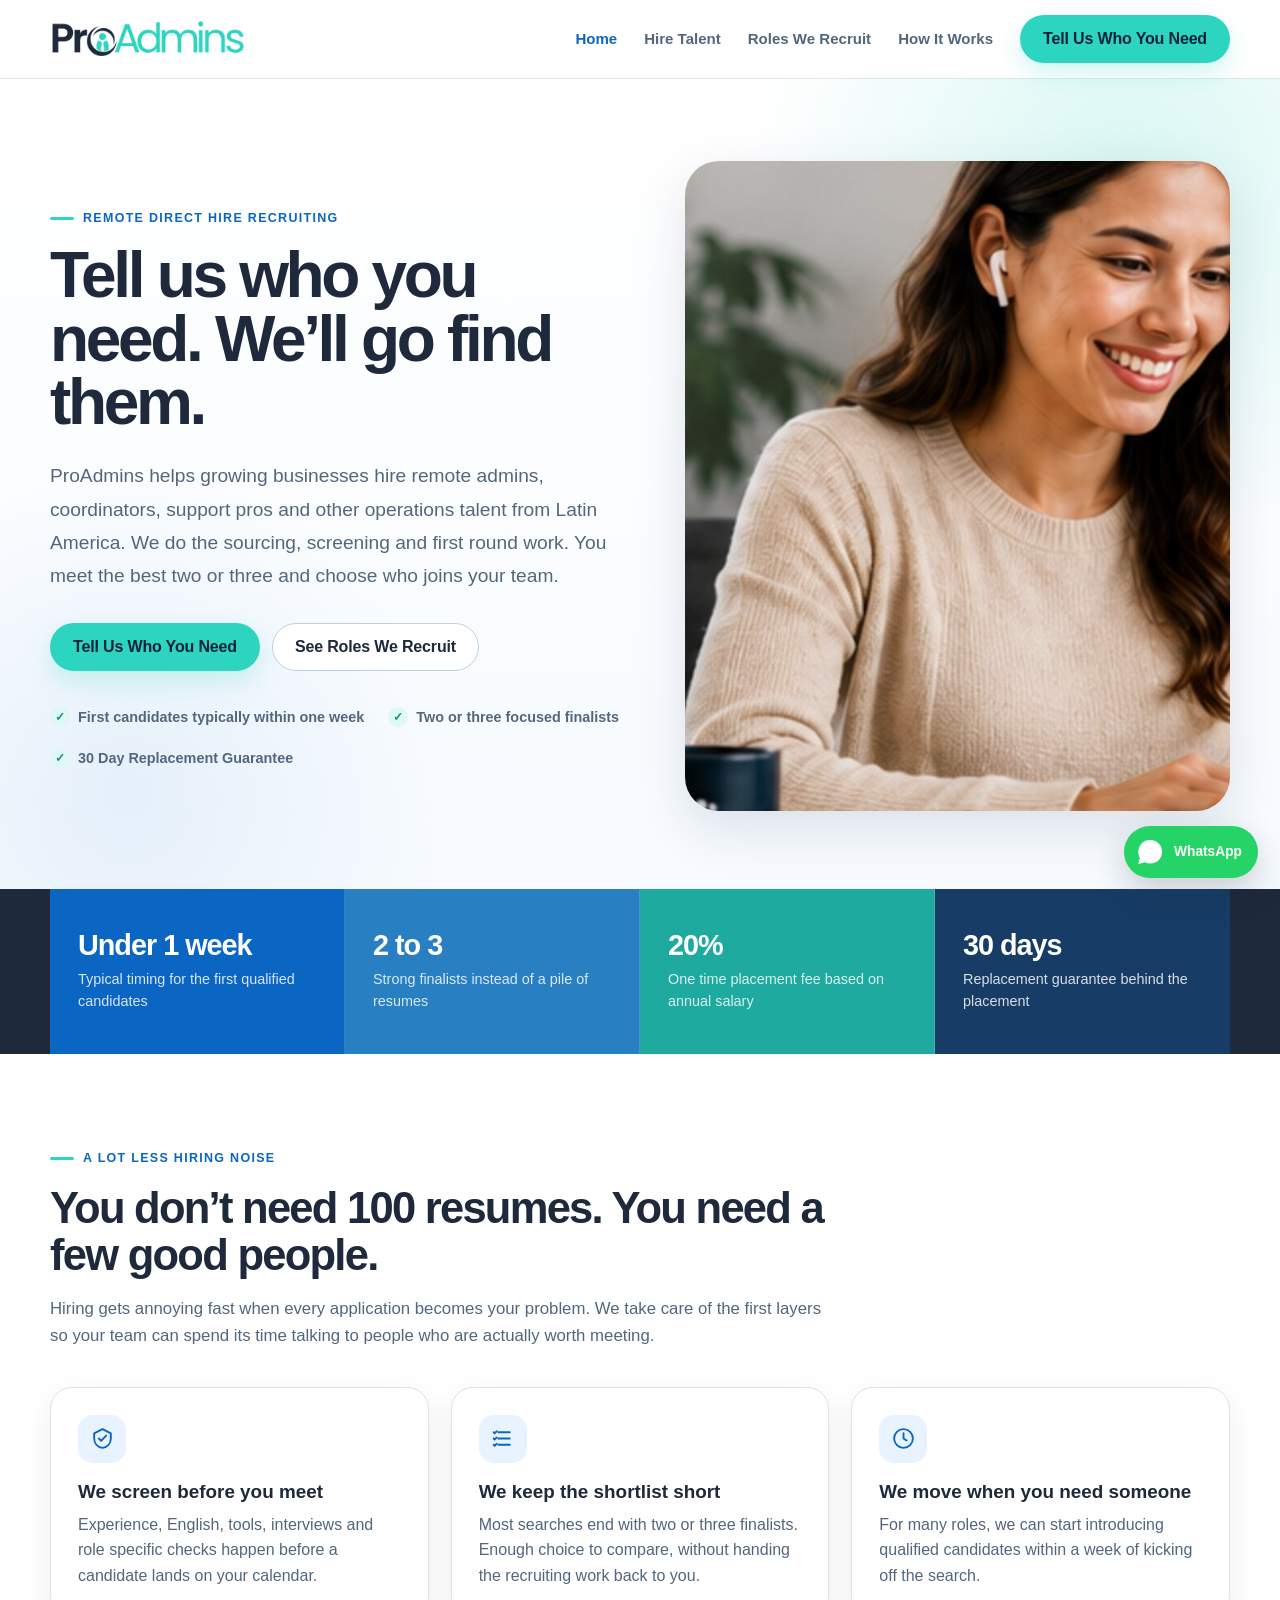
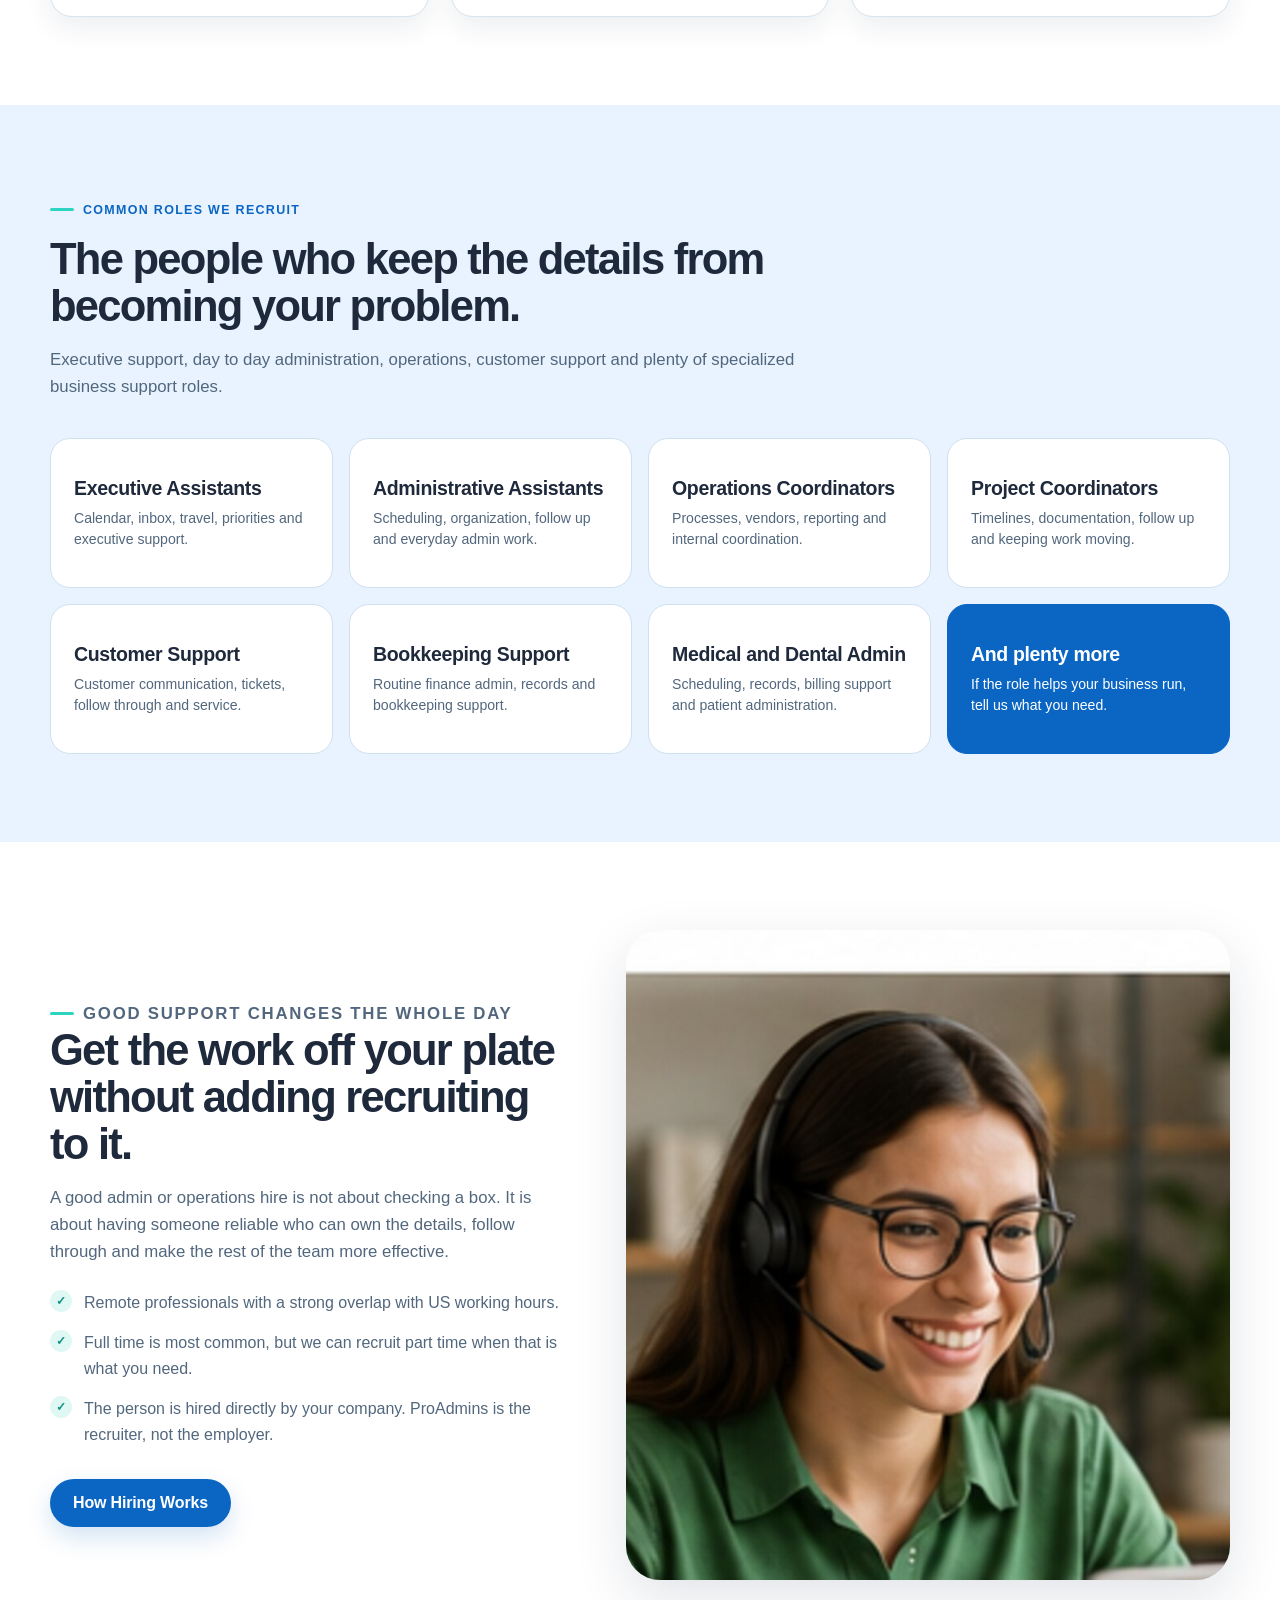
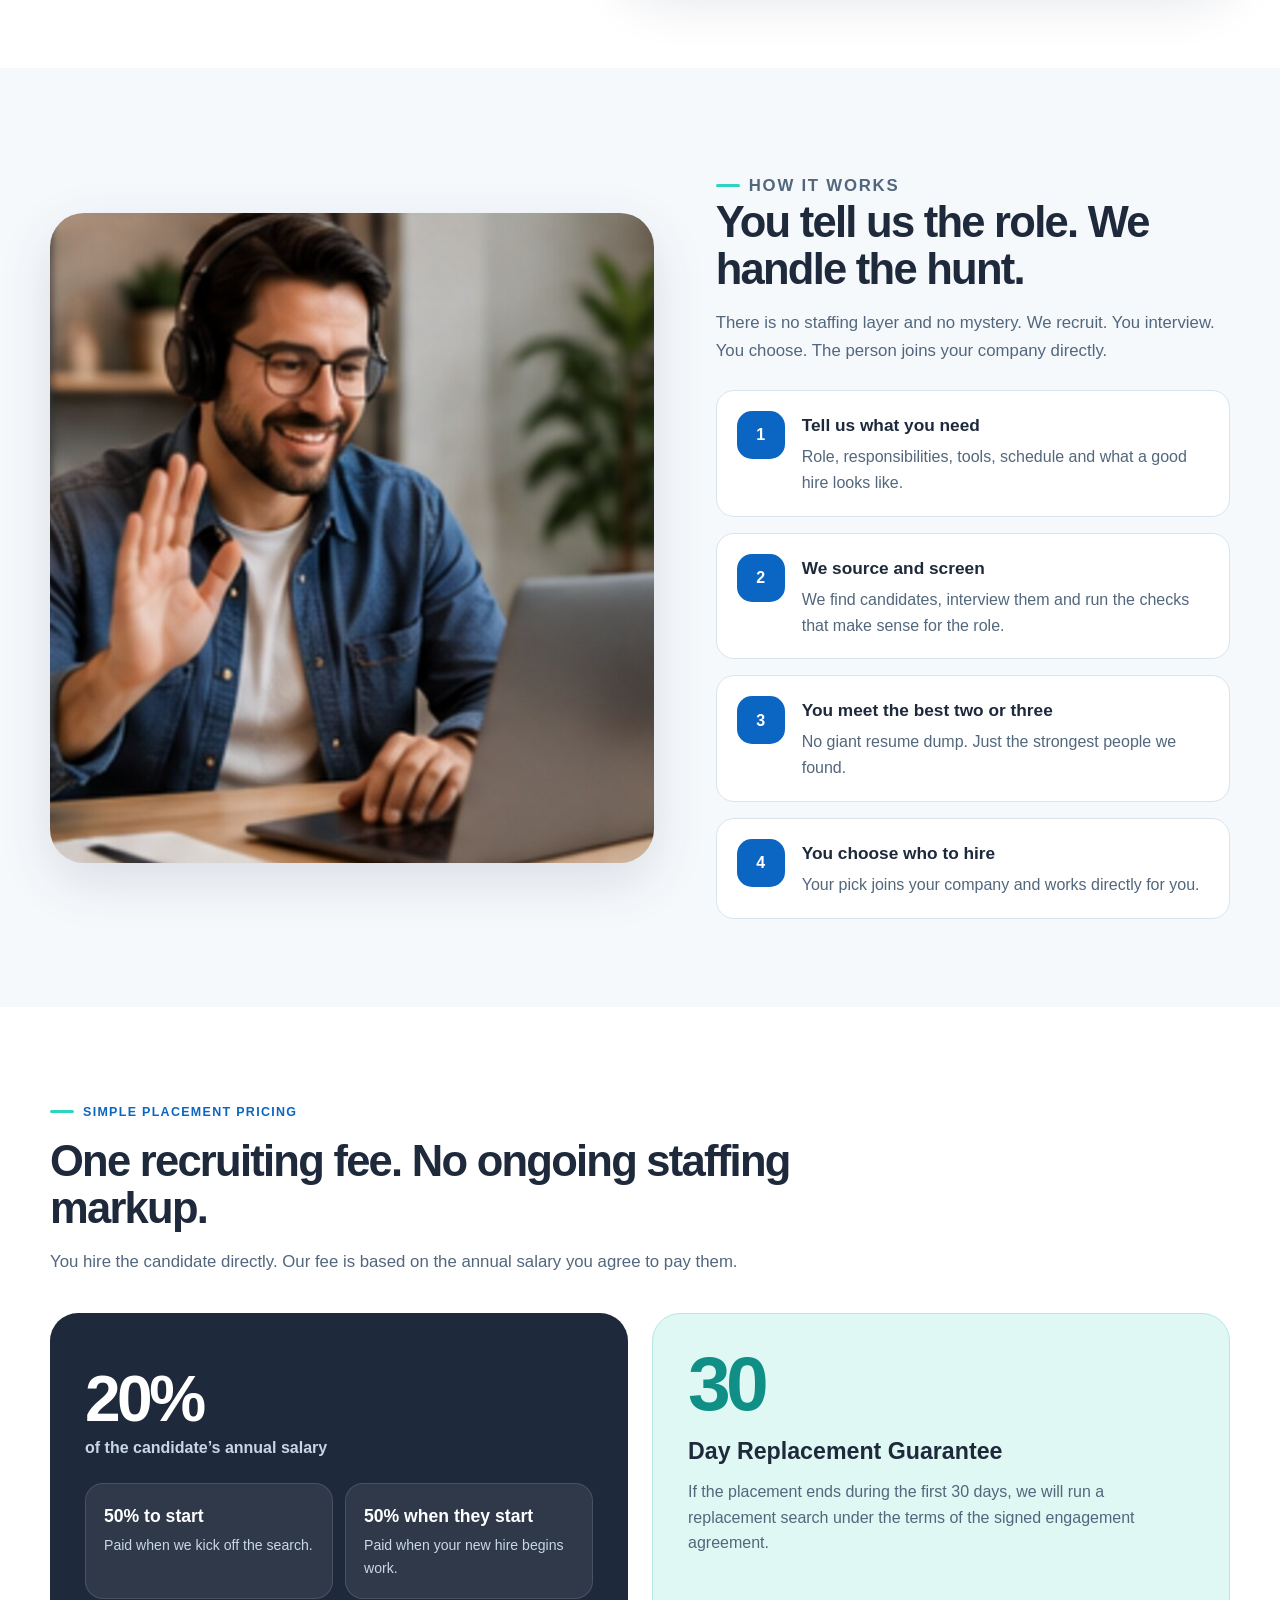
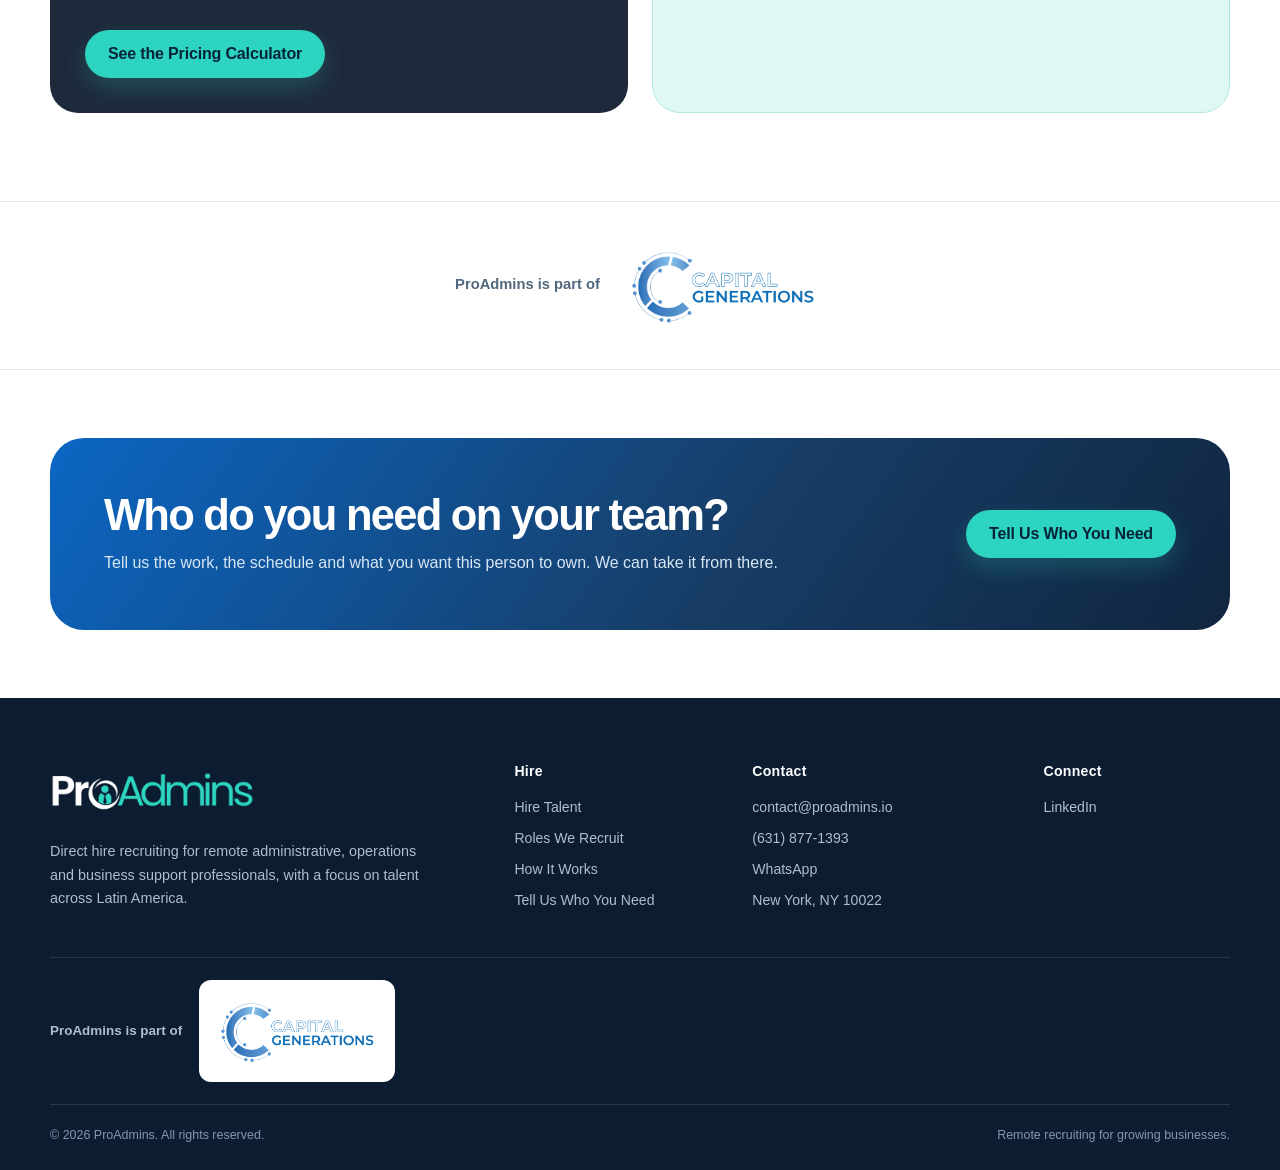
==== commit 93108efc: "Add files via upload" ====
--- a/index.html
+++ b/index.html
@@ -12,7 +12,7 @@
   <meta property="og:url" content="https://proadmins.io/">
   <meta property="og:image" content="https://proadmins.io/assets/og-proadmins.jpg">
   <meta name="twitter:card" content="summary_large_image">
-  <meta name="theme-color" content="#10253f">
+  <meta name="theme-color" content="#1e293b">
   <link rel="icon" href="/assets/favicon.ico" sizes="any">
   <link rel="icon" type="image/png" href="/assets/favicon-32.png" sizes="32x32">
   <link rel="apple-touch-icon" href="/assets/apple-touch-icon.png">
@@ -69,7 +69,7 @@
           </div>
         </div>
         <div class="hero-art">
-          <img src="/assets/hero-people.svg" alt="Illustration of three screened remote professionals on a candidate shortlist" width="900" height="650">
+          <img decoding="async" src="/assets/photos/hero-admin.jpg" alt="AI generated photo of a remote administrative professional working from a home office" width="900" height="650">
         </div>
       </div>
     </section>
@@ -131,7 +131,7 @@
           </ul>
           <div class="hero-actions"><a class="btn btn-blue" href="/hire-talent/">How Hiring Works</a></div>
         </div>
-        <div class="visual-card"><img src="/assets/admin-workday.svg" alt="Illustration of a remote administrative professional handling calendar, inbox and reporting work" width="900" height="650"></div>
+        <div class="visual-card"><img decoding="async" src="/assets/photos/admin-headset.jpg" alt="AI generated photo of a remote administrative professional working with a headset" width="900" height="650"></div>
       </div>
     </section>
 
@@ -148,7 +148,7 @@
             <div class="process-step"><span class="step-number">4</span><div><h3>You choose who to hire</h3><p>Your pick joins your company and works directly for you.</p></div></div>
           </div>
         </div>
-        <div class="visual-card"><img src="/assets/recruiter-screen.svg" alt="Illustration of a recruiter screening a candidate on a video call" width="900" height="650"></div>
+        <div class="visual-card"><img decoding="async" src="/assets/photos/recruiter-video.jpg" alt="AI generated photo of a recruiter interviewing a candidate by video call" width="900" height="650"></div>
       </div>
     </section>
 
@@ -197,12 +197,18 @@
       <div class="footer-grid">
         <div class="footer-brand"><a href="/" aria-label="ProAdmins home"><img src="/assets/proadmins-logo-light-teal.png" alt="ProAdmins"></a><p>Direct hire recruiting for remote administrative, operations and business support professionals, with a focus on talent across Latin America.</p></div>
         <div class="footer-col"><h3>Hire</h3><a href="/hire-talent/">Hire Talent</a><a href="/roles/">Roles We Recruit</a><a href="/how-it-works/">How It Works</a><a href="/contact/">Tell Us Who You Need</a></div>
-        <div class="footer-col"><h3>Contact</h3><a href="mailto:contact@proadmins.io">contact@proadmins.io</a><a href="tel:+16318771393">(631) 877-1393</a><span>New York, NY 10022</span></div>
+        <div class="footer-col"><h3>Contact</h3><a href="mailto:contact@proadmins.io">contact@proadmins.io</a><a href="tel:+16318771393">(631) 877-1393</a><a href="https://wa.me/16318771393?text=Hi%20ProAdmins%2C%20I%27m%20interested%20in%20hiring%20administrative%20talent." target="_blank" rel="noopener noreferrer">WhatsApp</a><span>New York, NY 10022</span></div>
         <div class="footer-col"><h3>Connect</h3><a href="https://www.linkedin.com/company/proadmins" target="_blank" rel="noopener noreferrer">LinkedIn</a></div>
       </div>
       <div class="footer-parent"><span>ProAdmins is part of</span><a href="https://capitalgenerations.com/" target="_blank" rel="noopener noreferrer"><img src="/assets/capital-generations-logo.png" alt="Capital Generations"></a></div>
       <div class="footer-bottom"><span>© <span data-year></span> ProAdmins. All rights reserved.</span><span>Remote recruiting for growing businesses.</span></div>
     </div>
   </footer>
+
+  <a class="whatsapp-fab" href="https://wa.me/16318771393?text=Hi%20ProAdmins%2C%20I%27m%20interested%20in%20hiring%20administrative%20talent." target="_blank" rel="noopener noreferrer" aria-label="Chat with ProAdmins on WhatsApp">
+    <svg viewBox="0 0 32 32" aria-hidden="true"><path d="M16 3.2A12.5 12.5 0 0 0 5.2 22l-1.7 6.8 7-1.8A12.6 12.6 0 1 0 16 3.2Z" fill="currentColor"/><path d="M12.3 9.4c-.3-.7-.7-.7-1-.7h-.8c-.3 0-.7.1-1.1.6-.4.5-1.5 1.5-1.5 3.7 0 2.2 1.6 4.4 1.8 4.7.2.3 3.1 5 7.7 6.8 3.8 1.5 4.6 1.2 5.4 1.1.8-.1 2.7-1.1 3-2.2.4-1.1.4-2 .3-2.2-.1-.2-.4-.3-.9-.6-.5-.2-2.7-1.4-3.1-1.5-.4-.2-.7-.2-1 .2-.3.5-1.2 1.5-1.5 1.8-.3.3-.6.3-1.1.1-.5-.2-2.1-.8-4-2.5-1.5-1.3-2.5-3-2.8-3.5-.3-.5 0-.8.2-1 .2-.2.5-.6.7-.8.2-.3.3-.5.5-.8.2-.3.1-.6 0-.8-.1-.2-1-2.5-1.4-3.4Z" fill="#fff"/></svg>
+    <span>WhatsApp</span>
+  </a>
+
 </body>
 </html>
--- a/assets/styles.css
+++ b/assets/styles.css
@@ -1,13 +1,13 @@
 :root {
-  --navy: #10253f;
-  --navy-2: #173d66;
+  --navy: #1e293b;
+  --navy-2: #26364f;
   --blue: #0b66c3;
   --blue-2: #2e8ed8;
   --blue-soft: #e8f3ff;
   --teal: #2dd4bf;
   --teal-dark: #0f8f85;
   --teal-soft: #dff8f4;
-  --ink: #10253f;
+  --ink: #1e293b;
   --text: #52677d;
   --muted: #718196;
   --line: #d8e4ee;
@@ -313,3 +313,48 @@
   .form-actions .btn { width: 100%; }
   .role-search { max-width: 100%; }
 }
+
+
+/* Photorealistic recruiting imagery */
+.hero-art img,
+.page-hero-art img,
+.visual-card img {
+  display: block;
+  width: 100%;
+  aspect-ratio: 3 / 2;
+  object-fit: cover;
+  object-position: center;
+  background: #eef4f9;
+}
+.hero-art img { min-height: 440px; object-position: center 38%; }
+.page-hero-art img { min-height: 360px; }
+.visual-card img { min-height: 350px; }
+
+/* WhatsApp quick contact */
+.whatsapp-fab {
+  position: fixed;
+  right: 22px;
+  bottom: 22px;
+  z-index: 80;
+  display: inline-flex;
+  align-items: center;
+  gap: 9px;
+  min-height: 52px;
+  padding: 10px 16px 10px 11px;
+  border-radius: 999px;
+  background: #25d366;
+  color: #fff;
+  font-size: .86rem;
+  font-weight: 850;
+  box-shadow: 0 14px 34px rgba(30,41,59,.22);
+  transition: transform .16s ease, box-shadow .16s ease;
+}
+.whatsapp-fab:hover { color: #fff; transform: translateY(-2px); box-shadow: 0 18px 38px rgba(30,41,59,.28); }
+.whatsapp-fab svg { width: 30px; height: 30px; flex: 0 0 30px; color: #fff; }
+
+@media (max-width: 720px) {
+  .hero-art img { min-height: 310px; }
+  .page-hero-art img, .visual-card img { min-height: 280px; }
+  .whatsapp-fab { right: 14px; bottom: 14px; width: 52px; height: 52px; min-height: 52px; padding: 10px; justify-content: center; }
+  .whatsapp-fab span { display: none; }
+}
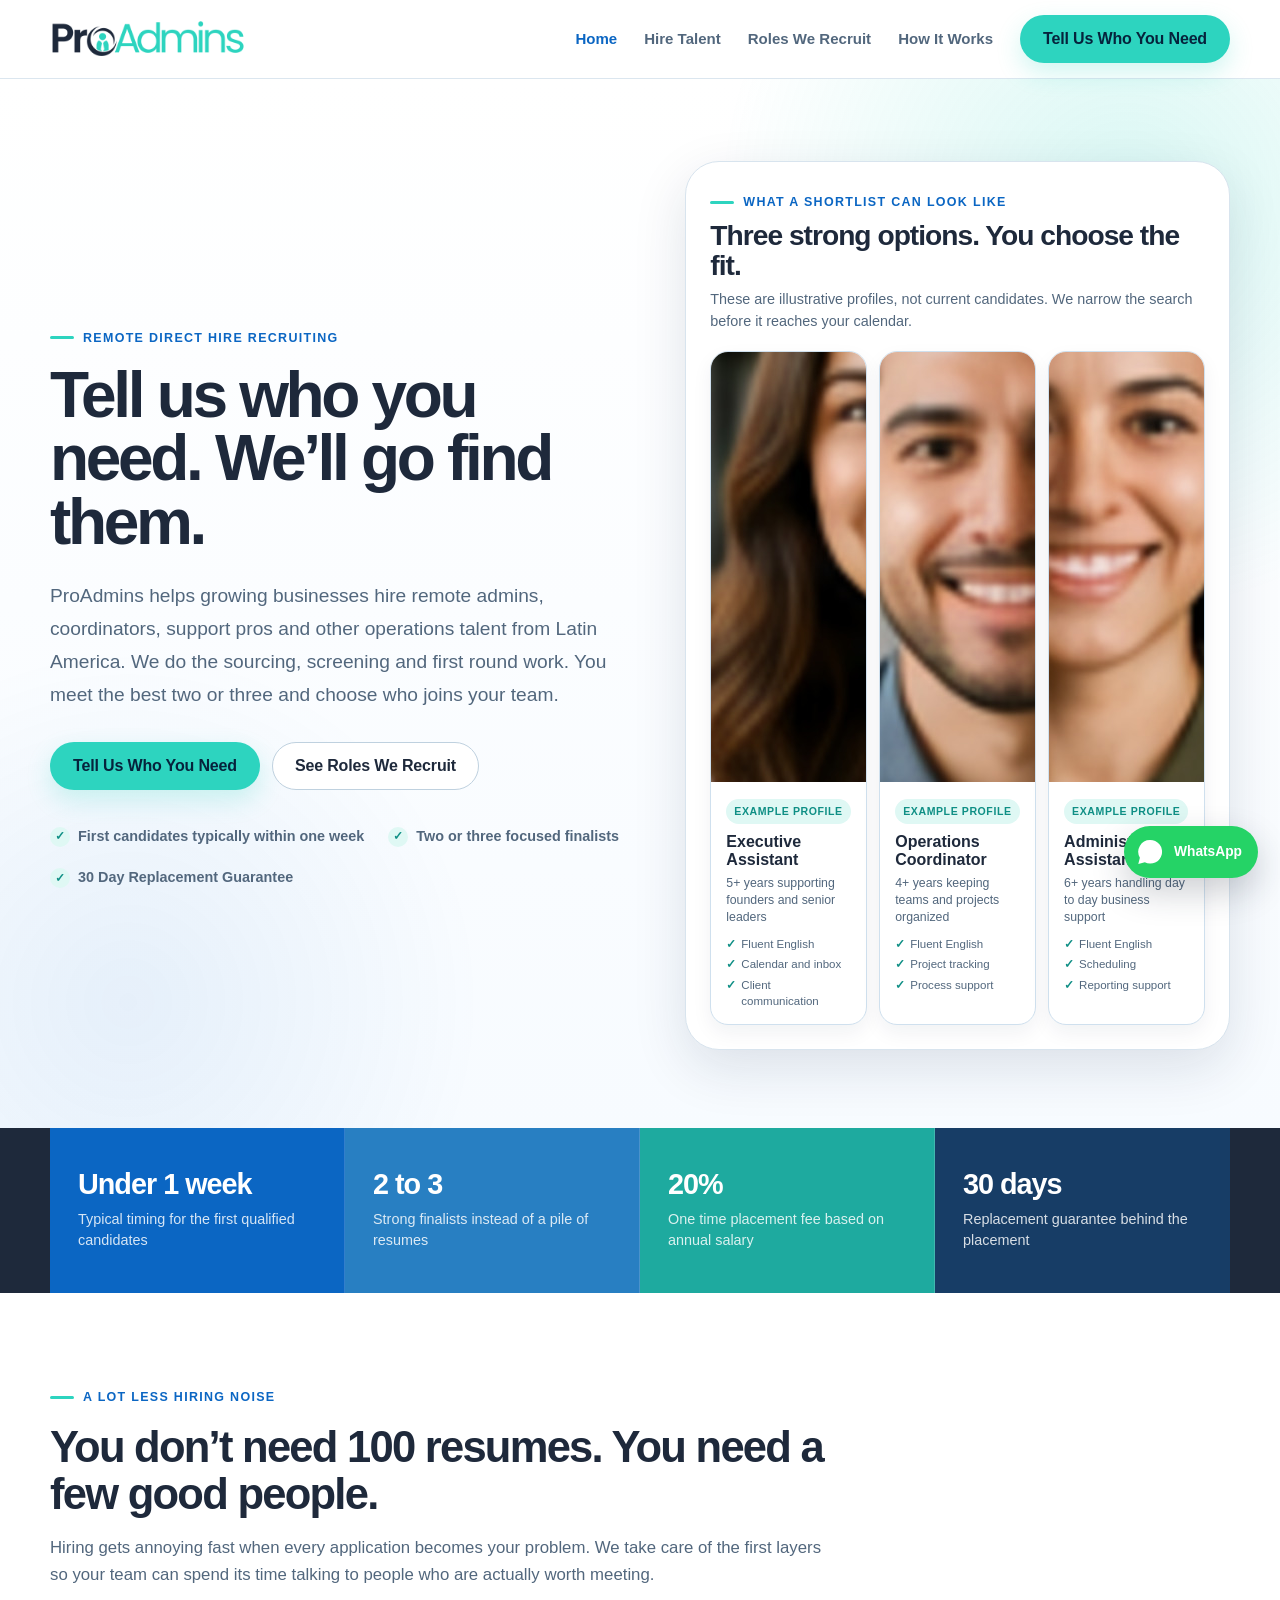
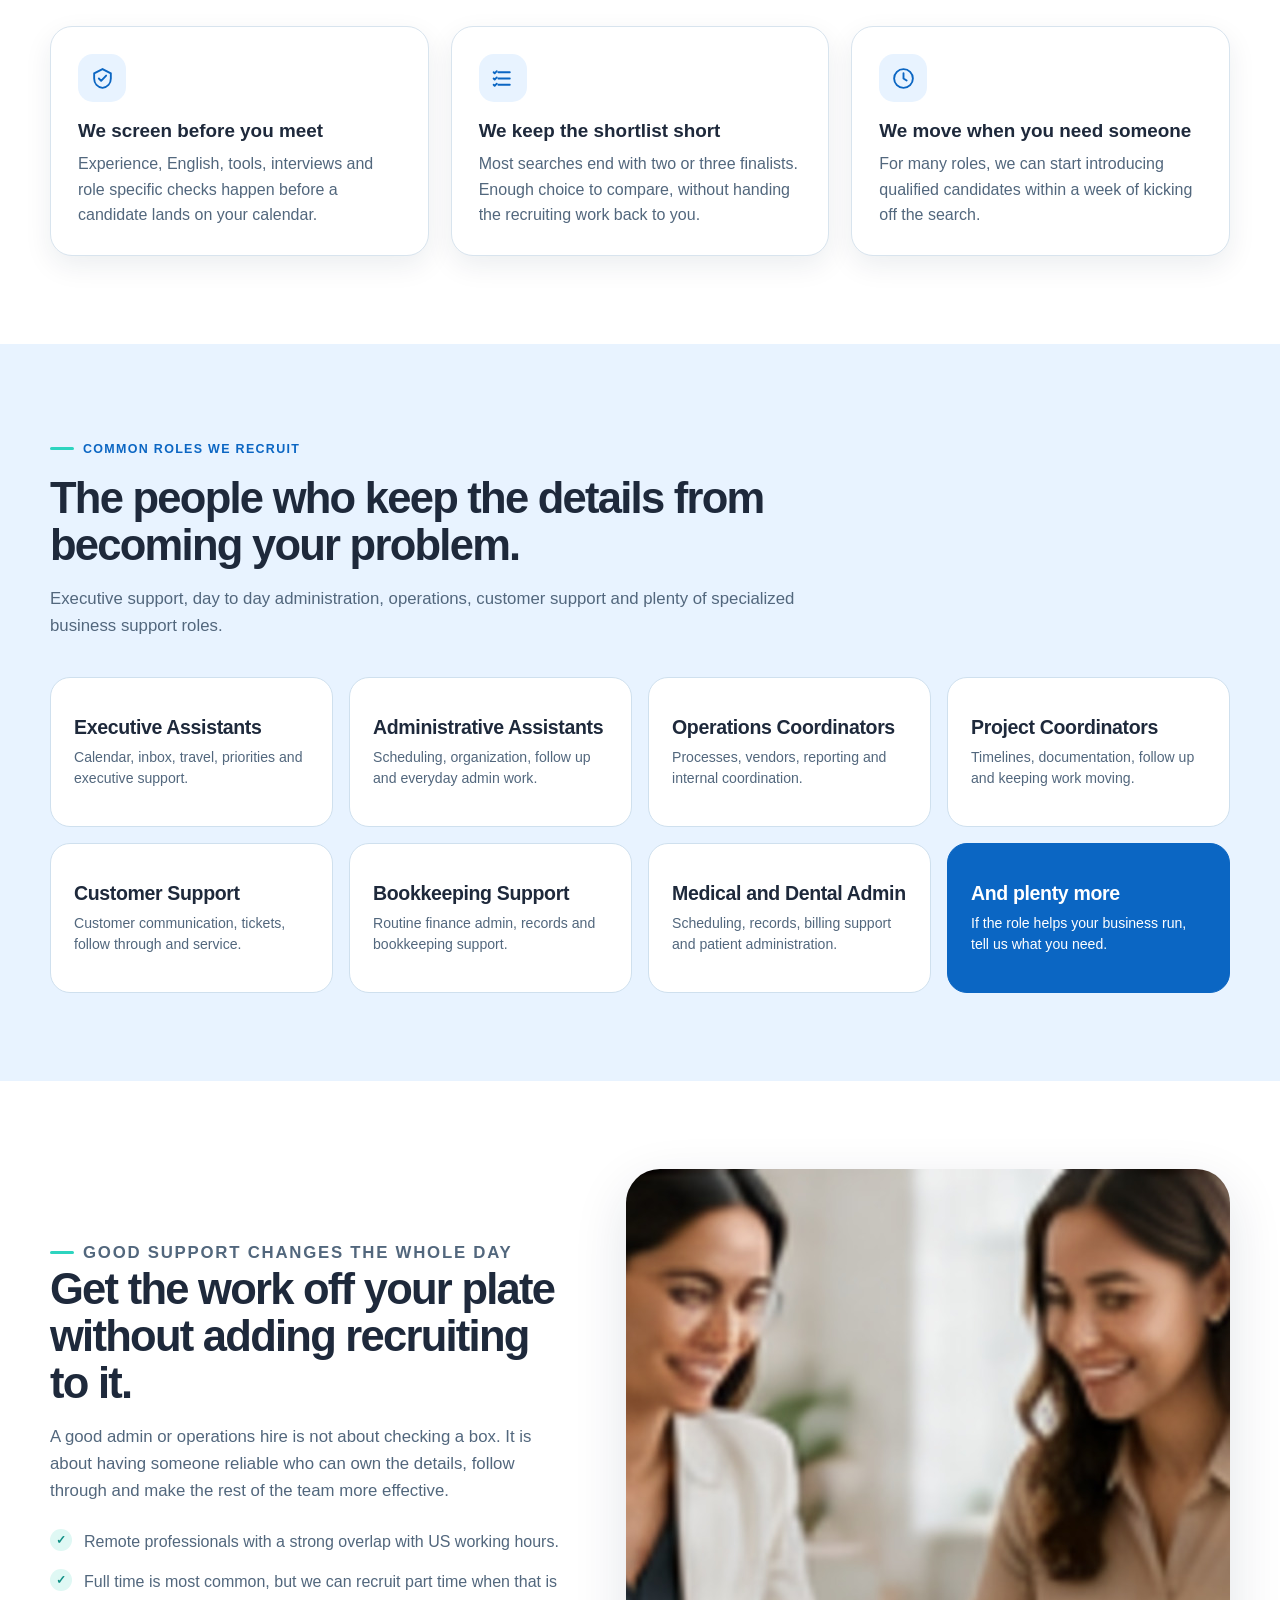
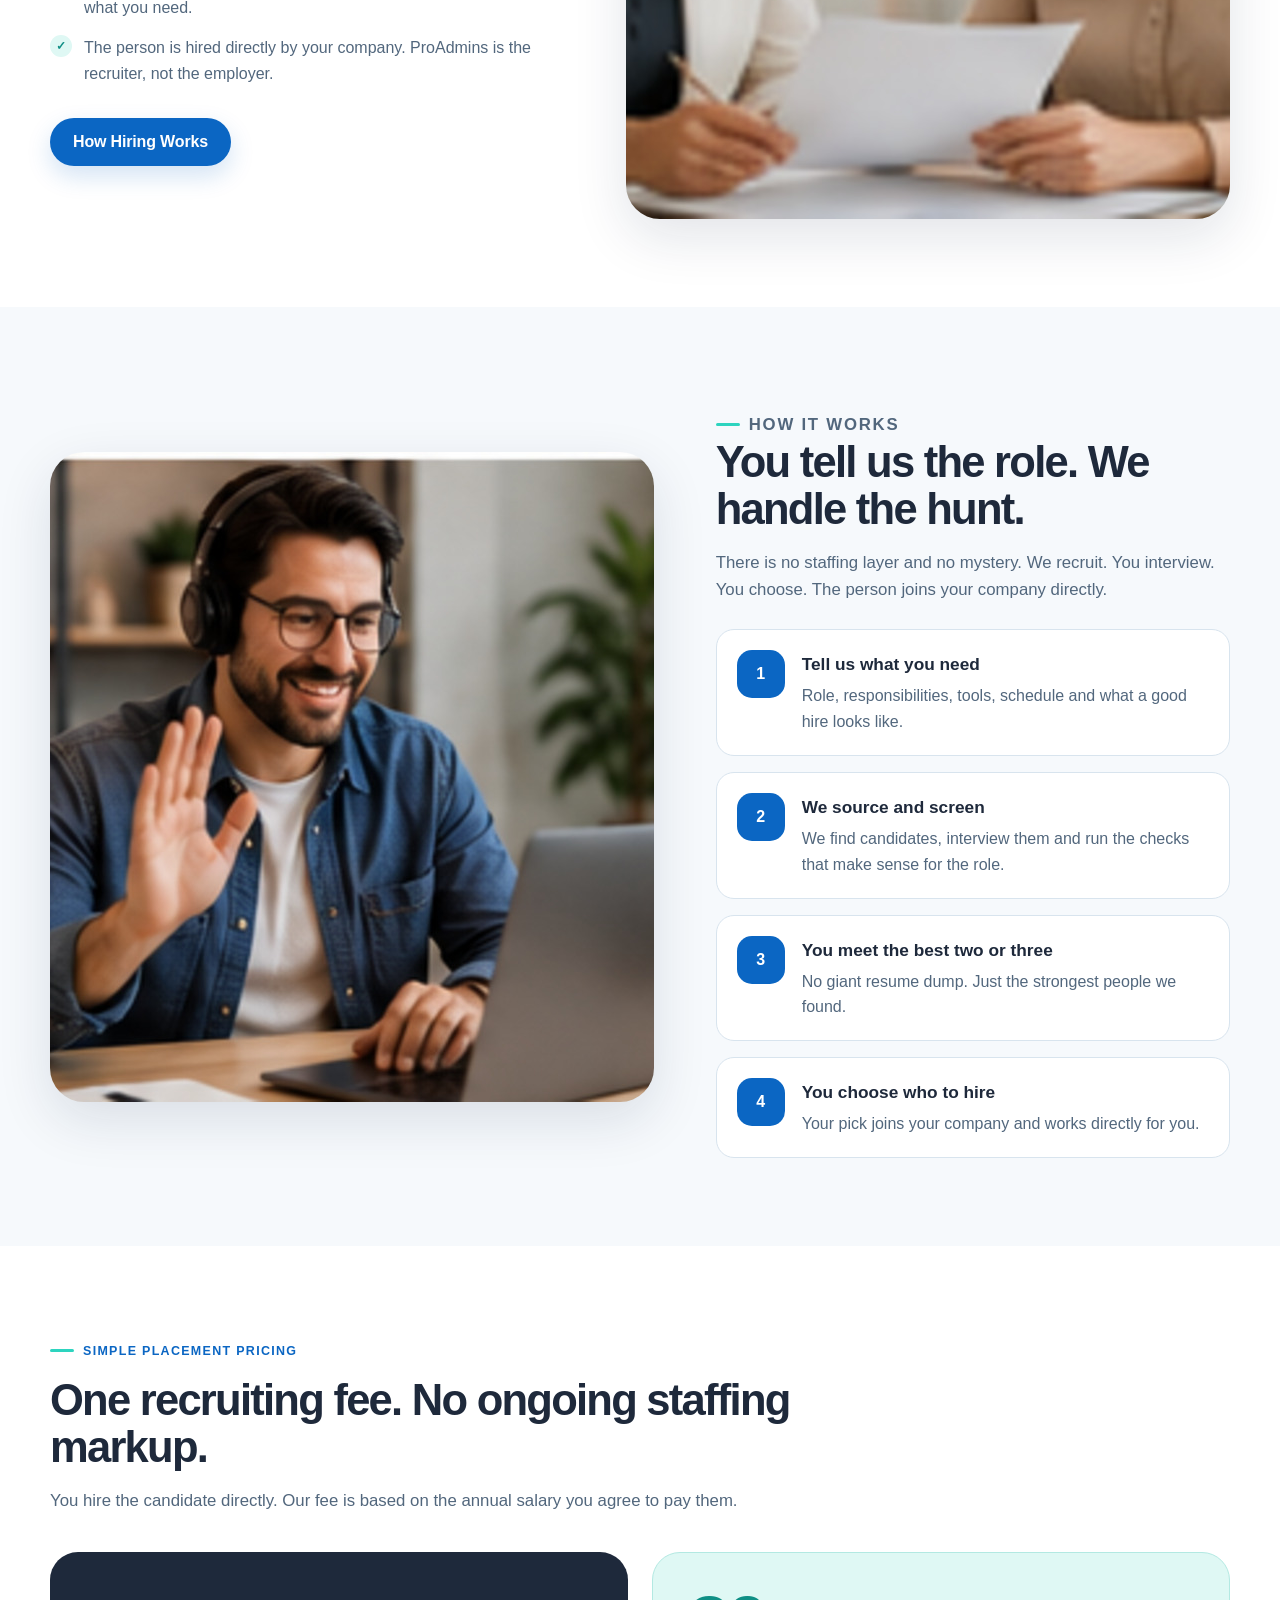
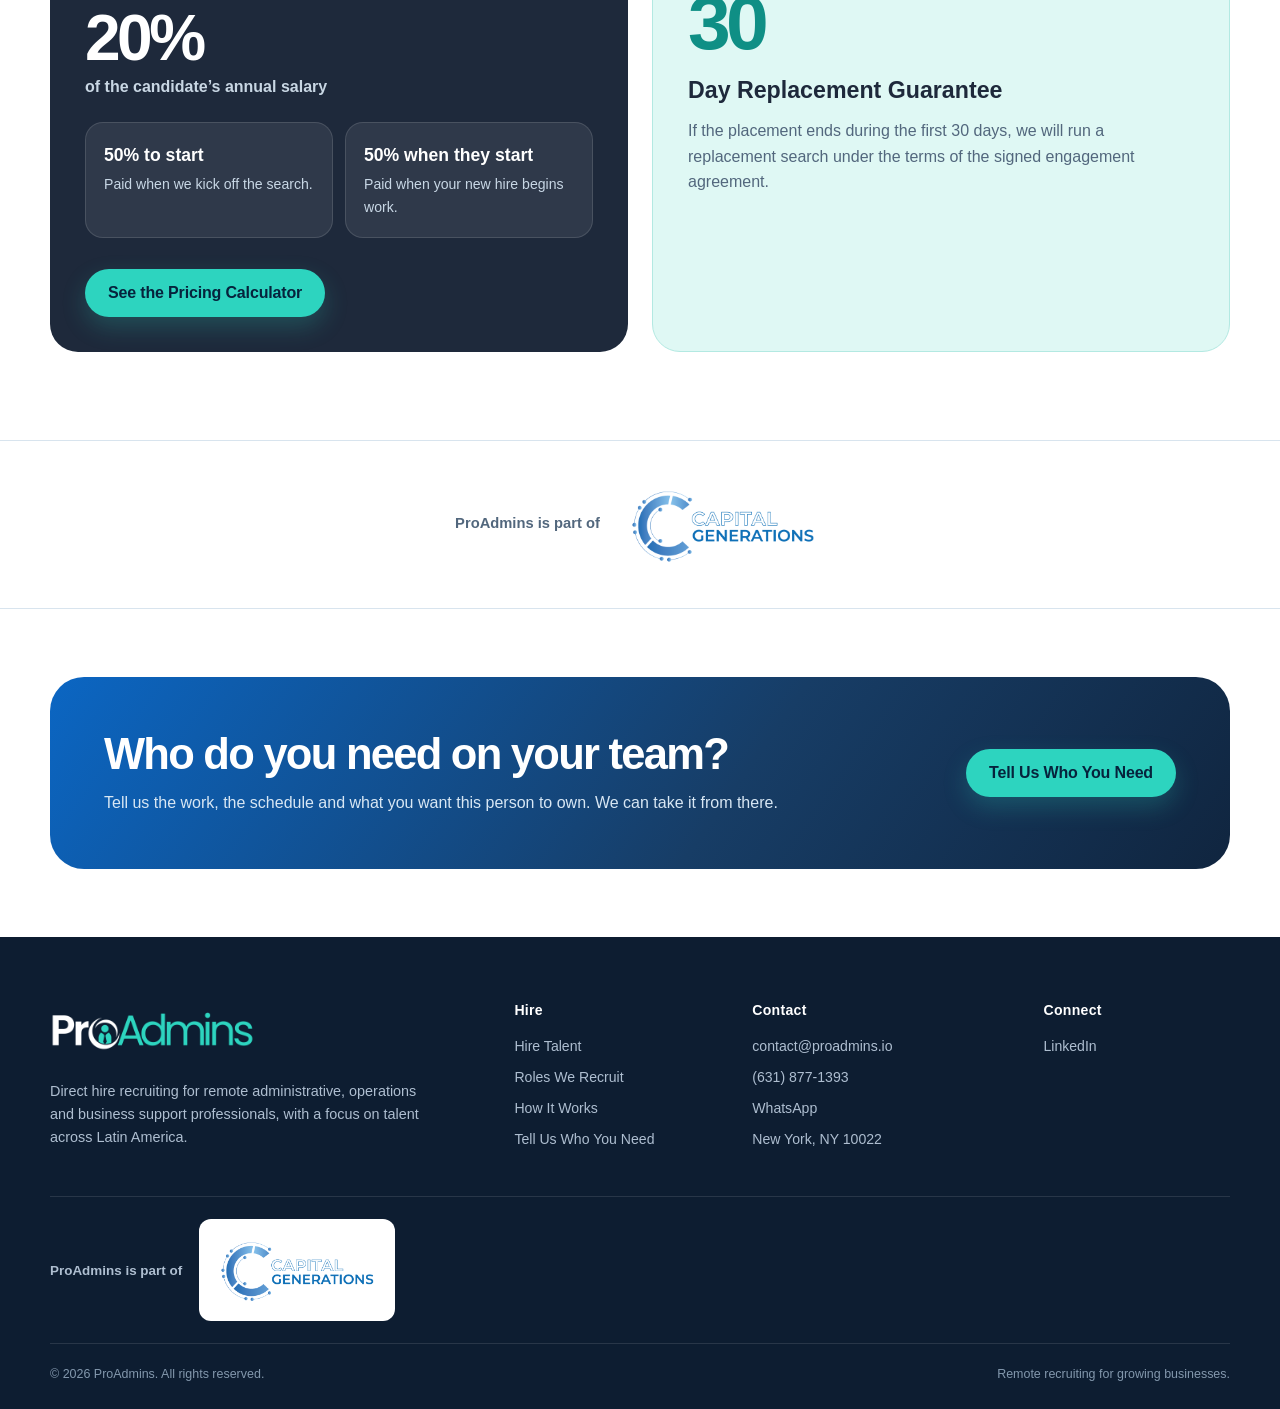
==== commit 6e557456: "Add files via upload" ====
--- a/index.html
+++ b/index.html
@@ -68,8 +68,26 @@
             <span><i class="check-dot" aria-hidden="true">✓</i> 30 Day Replacement Guarantee</span>
           </div>
         </div>
-        <div class="hero-art">
-          <img decoding="async" src="/assets/photos/hero-admin.jpg" alt="AI generated photo of a remote administrative professional working from a home office" width="900" height="650">
+        <div class="shortlist-panel" aria-label="Example ProAdmins candidate shortlist">
+          <div class="shortlist-head">
+            <p class="eyebrow">What a shortlist can look like</p>
+            <h2>Three strong options. You choose the fit.</h2>
+            <p>These are illustrative profiles, not current candidates. We narrow the search before it reaches your calendar.</p>
+          </div>
+          <div class="candidate-grid">
+            <article class="candidate-card">
+              <img decoding="async" src="/assets/photos-v4/candidate-executive.jpg" alt="Illustrative AI generated portrait for an executive assistant candidate profile" width="700" height="430">
+              <div class="candidate-copy"><span class="candidate-tag">Example profile</span><h3>Executive Assistant</h3><p>5+ years supporting founders and senior leaders</p><ul><li>Fluent English</li><li>Calendar and inbox</li><li>Client communication</li></ul></div>
+            </article>
+            <article class="candidate-card">
+              <img decoding="async" src="/assets/photos-v4/candidate-operations.jpg" alt="Illustrative AI generated portrait for an operations coordinator candidate profile" width="700" height="430">
+              <div class="candidate-copy"><span class="candidate-tag">Example profile</span><h3>Operations Coordinator</h3><p>4+ years keeping teams and projects organized</p><ul><li>Fluent English</li><li>Project tracking</li><li>Process support</li></ul></div>
+            </article>
+            <article class="candidate-card">
+              <img decoding="async" src="/assets/photos-v4/candidate-admin.jpg" alt="Illustrative AI generated portrait for an administrative assistant candidate profile" width="700" height="430">
+              <div class="candidate-copy"><span class="candidate-tag">Example profile</span><h3>Administrative Assistant</h3><p>6+ years handling day to day business support</p><ul><li>Fluent English</li><li>Scheduling</li><li>Reporting support</li></ul></div>
+            </article>
+          </div>
         </div>
       </div>
     </section>
@@ -131,7 +149,7 @@
           </ul>
           <div class="hero-actions"><a class="btn btn-blue" href="/hire-talent/">How Hiring Works</a></div>
         </div>
-        <div class="visual-card"><img decoding="async" src="/assets/photos/admin-headset.jpg" alt="AI generated photo of a remote administrative professional working with a headset" width="900" height="650"></div>
+        <div class="visual-card"><img decoding="async" src="/assets/photos-v4/home-process.jpg" alt="Two administrative professionals reviewing documents together" width="900" height="650"></div>
       </div>
     </section>
 
@@ -148,7 +166,7 @@
             <div class="process-step"><span class="step-number">4</span><div><h3>You choose who to hire</h3><p>Your pick joins your company and works directly for you.</p></div></div>
           </div>
         </div>
-        <div class="visual-card"><img decoding="async" src="/assets/photos/recruiter-video.jpg" alt="AI generated photo of a recruiter interviewing a candidate by video call" width="900" height="650"></div>
+        <div class="visual-card"><img decoding="async" src="/assets/photos-v4/home-interview.jpg" alt="Recruiter speaking with a candidate during a video interview" width="900" height="650"></div>
       </div>
     </section>
 
--- a/assets/styles.css
+++ b/assets/styles.css
@@ -266,7 +266,7 @@
   .mobile-nav .btn { margin-top: 8px; }
   .hero-grid, .page-hero .page-hero-grid, .page-hero.narrow .page-hero-grid, .split, .split.reverse, .calculator-wrap, .contact-grid { grid-template-columns: 1fr; gap: 42px; }
   .split.reverse .visual-card { order: 0; }
-  .hero-art, .page-hero-art, .visual-card { max-width: 760px; margin: 0 auto; }
+  .hero-art, .page-hero-art, .visual-card, .shortlist-panel { max-width: 760px; margin: 0 auto; }
   .stats-grid { grid-template-columns: 1fr 1fr; }
   .stat:nth-child(2) { border-right: 0; }
   .stat:nth-child(1), .stat:nth-child(2) { border-bottom: 1px solid rgba(255,255,255,.16); }
@@ -303,7 +303,10 @@
   .footer-brand { grid-column: 1 / -1; }
   .footer-col:last-child { grid-column: auto; }
   .footer-bottom { flex-direction: column; }
-  .page-hero-art, .hero-art { max-width: 100%; }
+  .page-hero-art, .hero-art, .shortlist-panel { max-width: 100%; }
+  .candidate-grid { grid-template-columns: 1fr; }
+  .candidate-card { display: grid; grid-template-columns: 118px 1fr; }
+  .candidate-card img { height: 100%; min-height: 180px; aspect-ratio: auto; }
   .hero-art .floating-note { position: static; margin-top: 12px; }
 }
 
@@ -314,6 +317,24 @@
   .role-search { max-width: 100%; }
 }
 
+
+
+/* Homepage candidate shortlist */
+.shortlist-panel { padding: 24px; border: 1px solid var(--line); border-radius: var(--radius-lg); background: #fff; box-shadow: var(--shadow); }
+.shortlist-head { margin-bottom: 18px; }
+.shortlist-head .eyebrow { margin-bottom: 8px; }
+.shortlist-head h2 { margin: 0; color: var(--navy); font-size: clamp(1.45rem,2.2vw,2rem); line-height: 1.08; letter-spacing: -.035em; }
+.shortlist-head > p:not(.eyebrow) { margin: 8px 0 0; color: var(--text); font-size: .9rem; line-height: 1.5; }
+.candidate-grid { display: grid; grid-template-columns: repeat(3,minmax(0,1fr)); gap: 12px; }
+.candidate-card { overflow: hidden; border: 1px solid #cfe0ee; border-radius: 18px; background: #fff; box-shadow: 0 8px 20px rgba(16,37,63,.06); }
+.candidate-card img { width: 100%; aspect-ratio: 1.35 / 1; object-fit: cover; object-position: center 30%; background: var(--soft); }
+.candidate-copy { padding: 15px; }
+.candidate-tag { display: inline-flex; padding: 4px 8px; border-radius: 999px; background: var(--teal-soft); color: var(--teal-dark); font-size: .66rem; font-weight: 850; text-transform: uppercase; letter-spacing: .055em; }
+.candidate-copy h3 { margin: 9px 0 5px; color: var(--navy); font-size: 1rem; line-height: 1.15; }
+.candidate-copy p { margin: 0; color: var(--text); font-size: .77rem; line-height: 1.42; }
+.candidate-copy ul { margin: 10px 0 0; padding: 0; list-style: none; display: grid; gap: 5px; }
+.candidate-copy li { position: relative; padding-left: 15px; color: var(--text); font-size: .72rem; line-height: 1.35; }
+.candidate-copy li::before { content: "✓"; position: absolute; left: 0; color: var(--teal-dark); font-weight: 900; }
 
 /* Photorealistic recruiting imagery */
 .hero-art img,
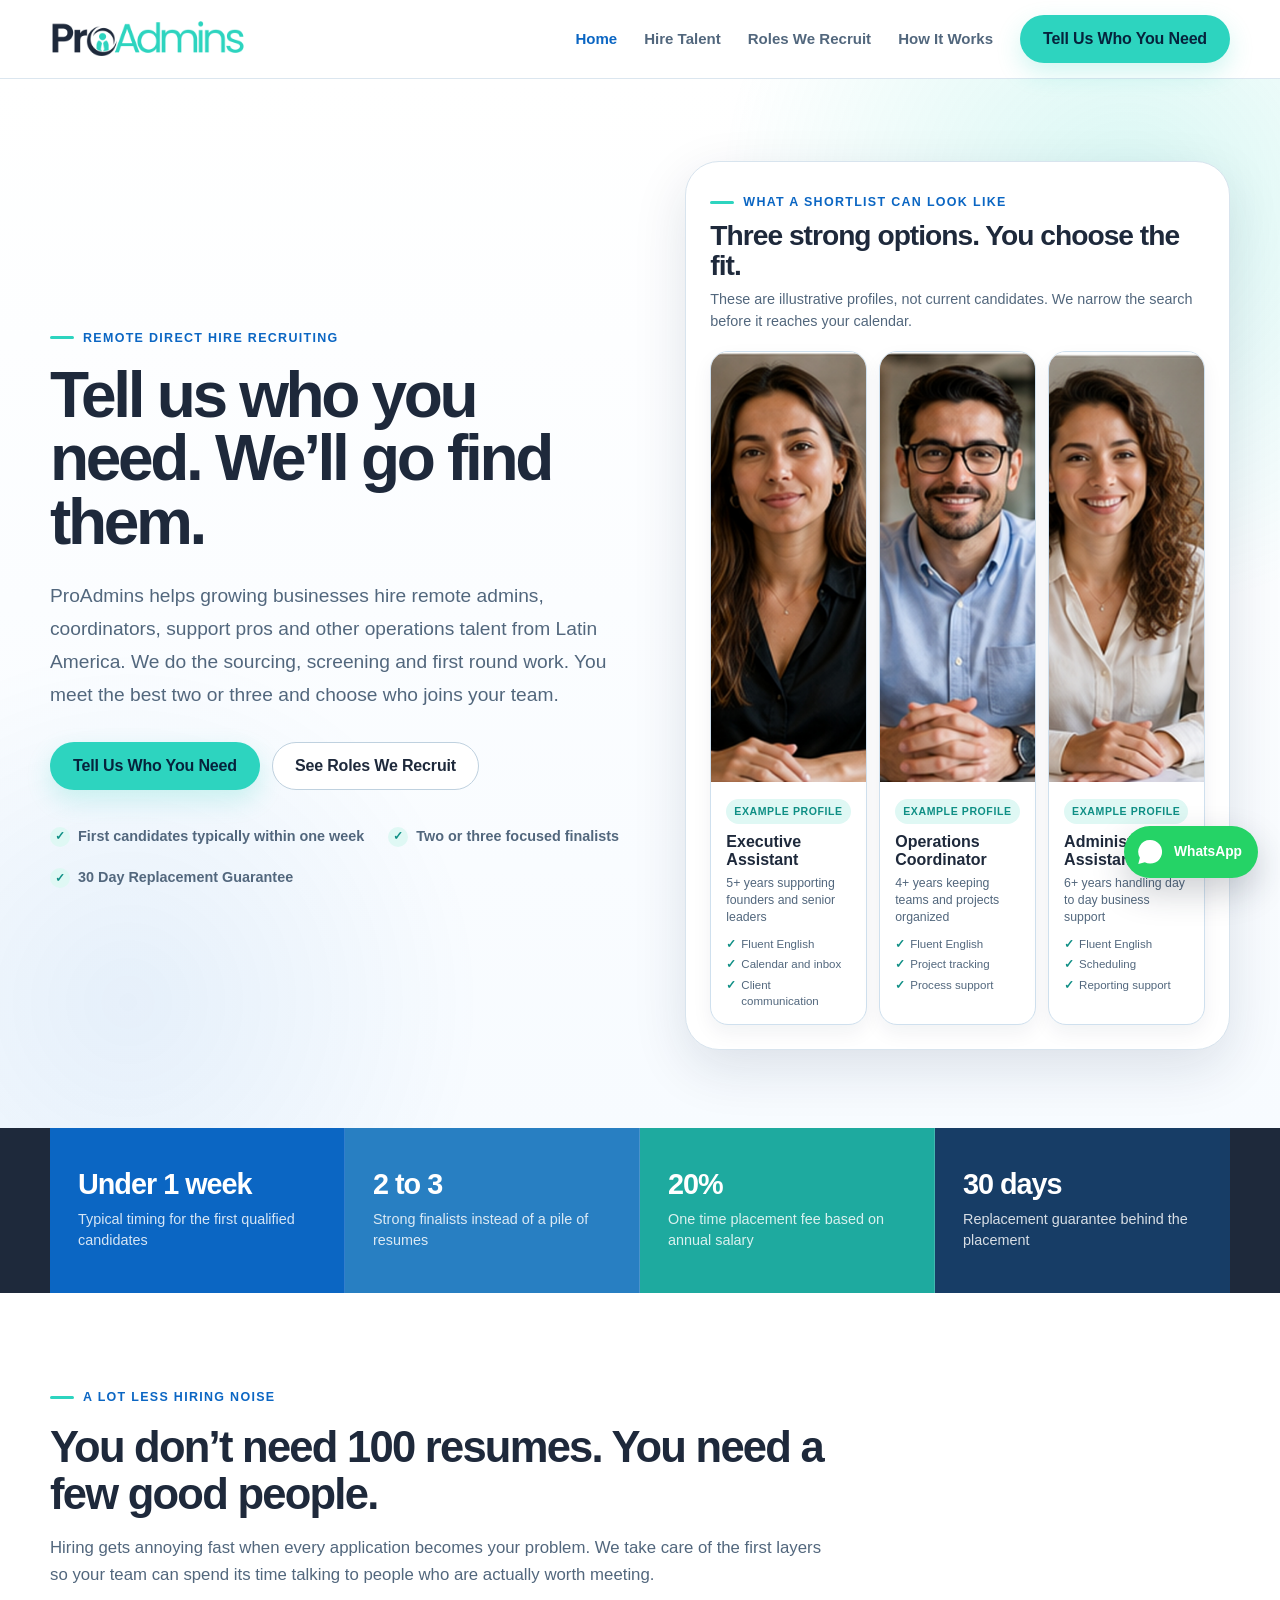
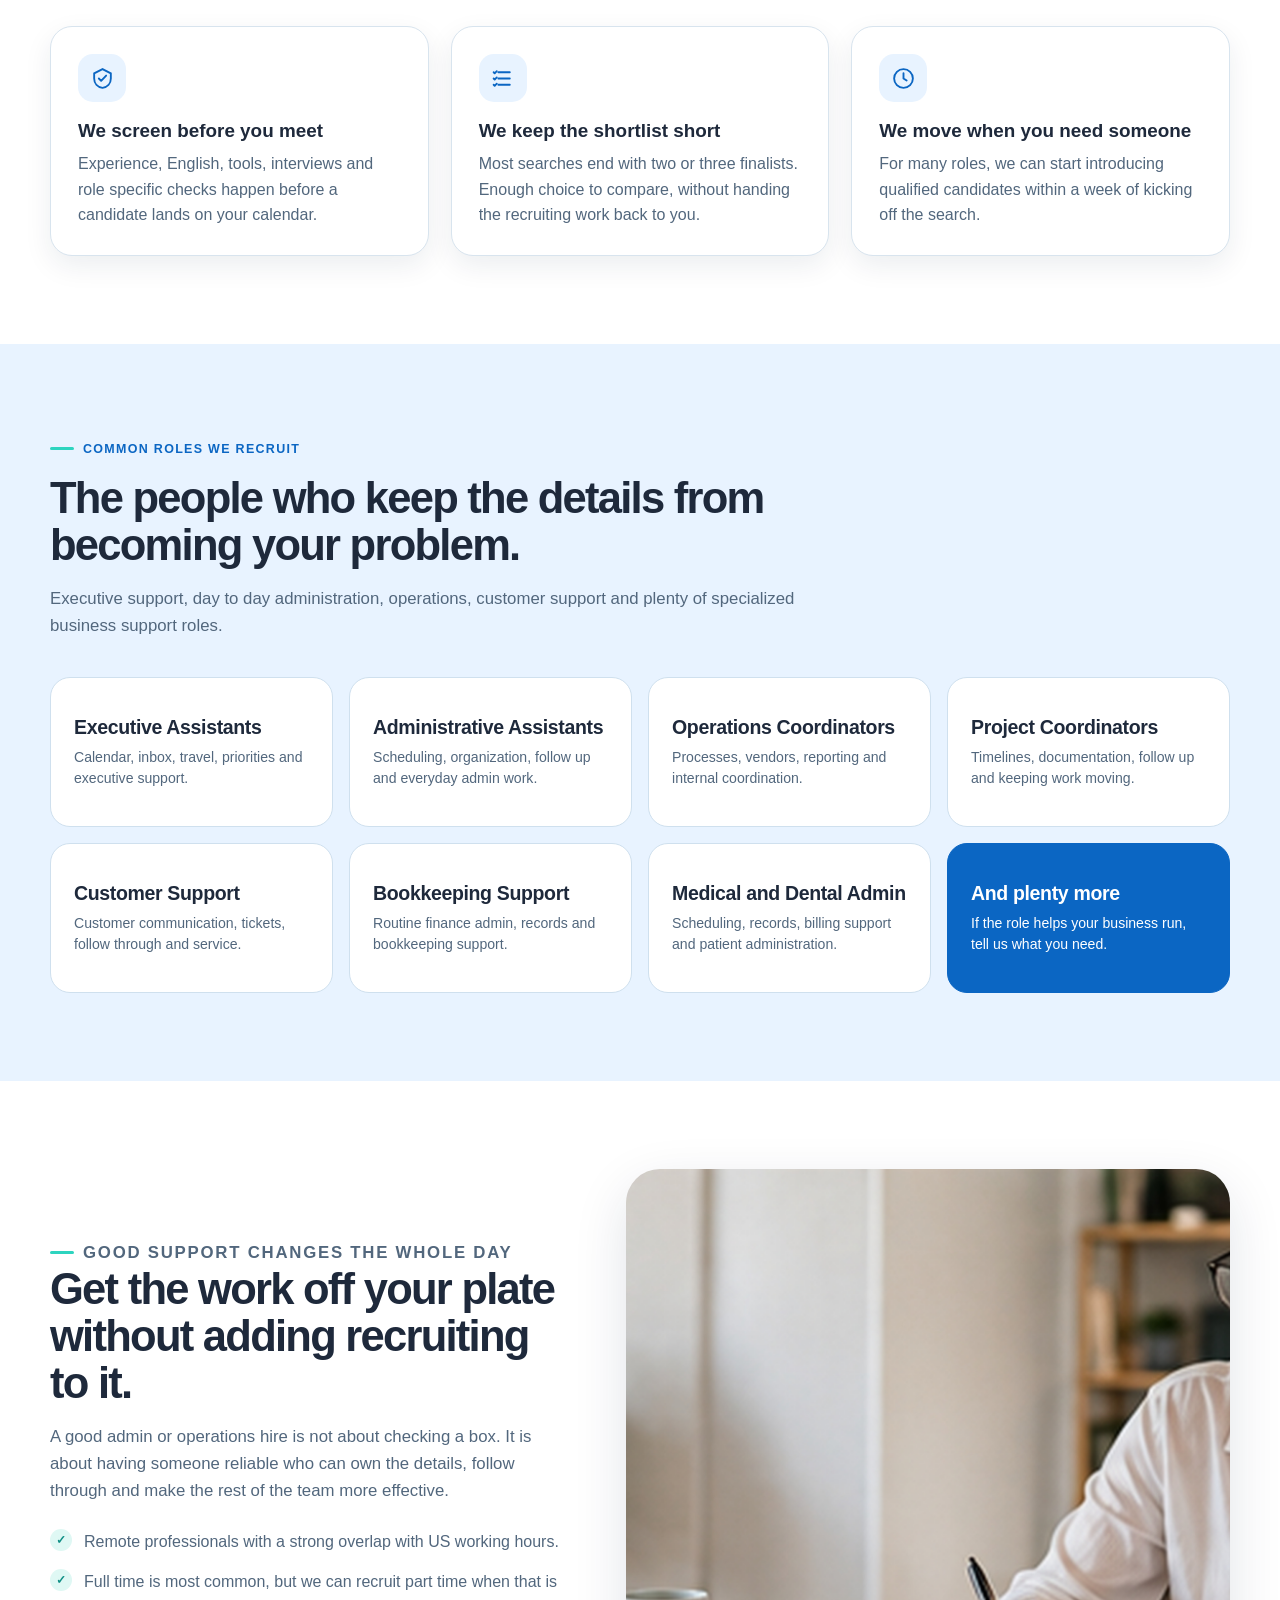
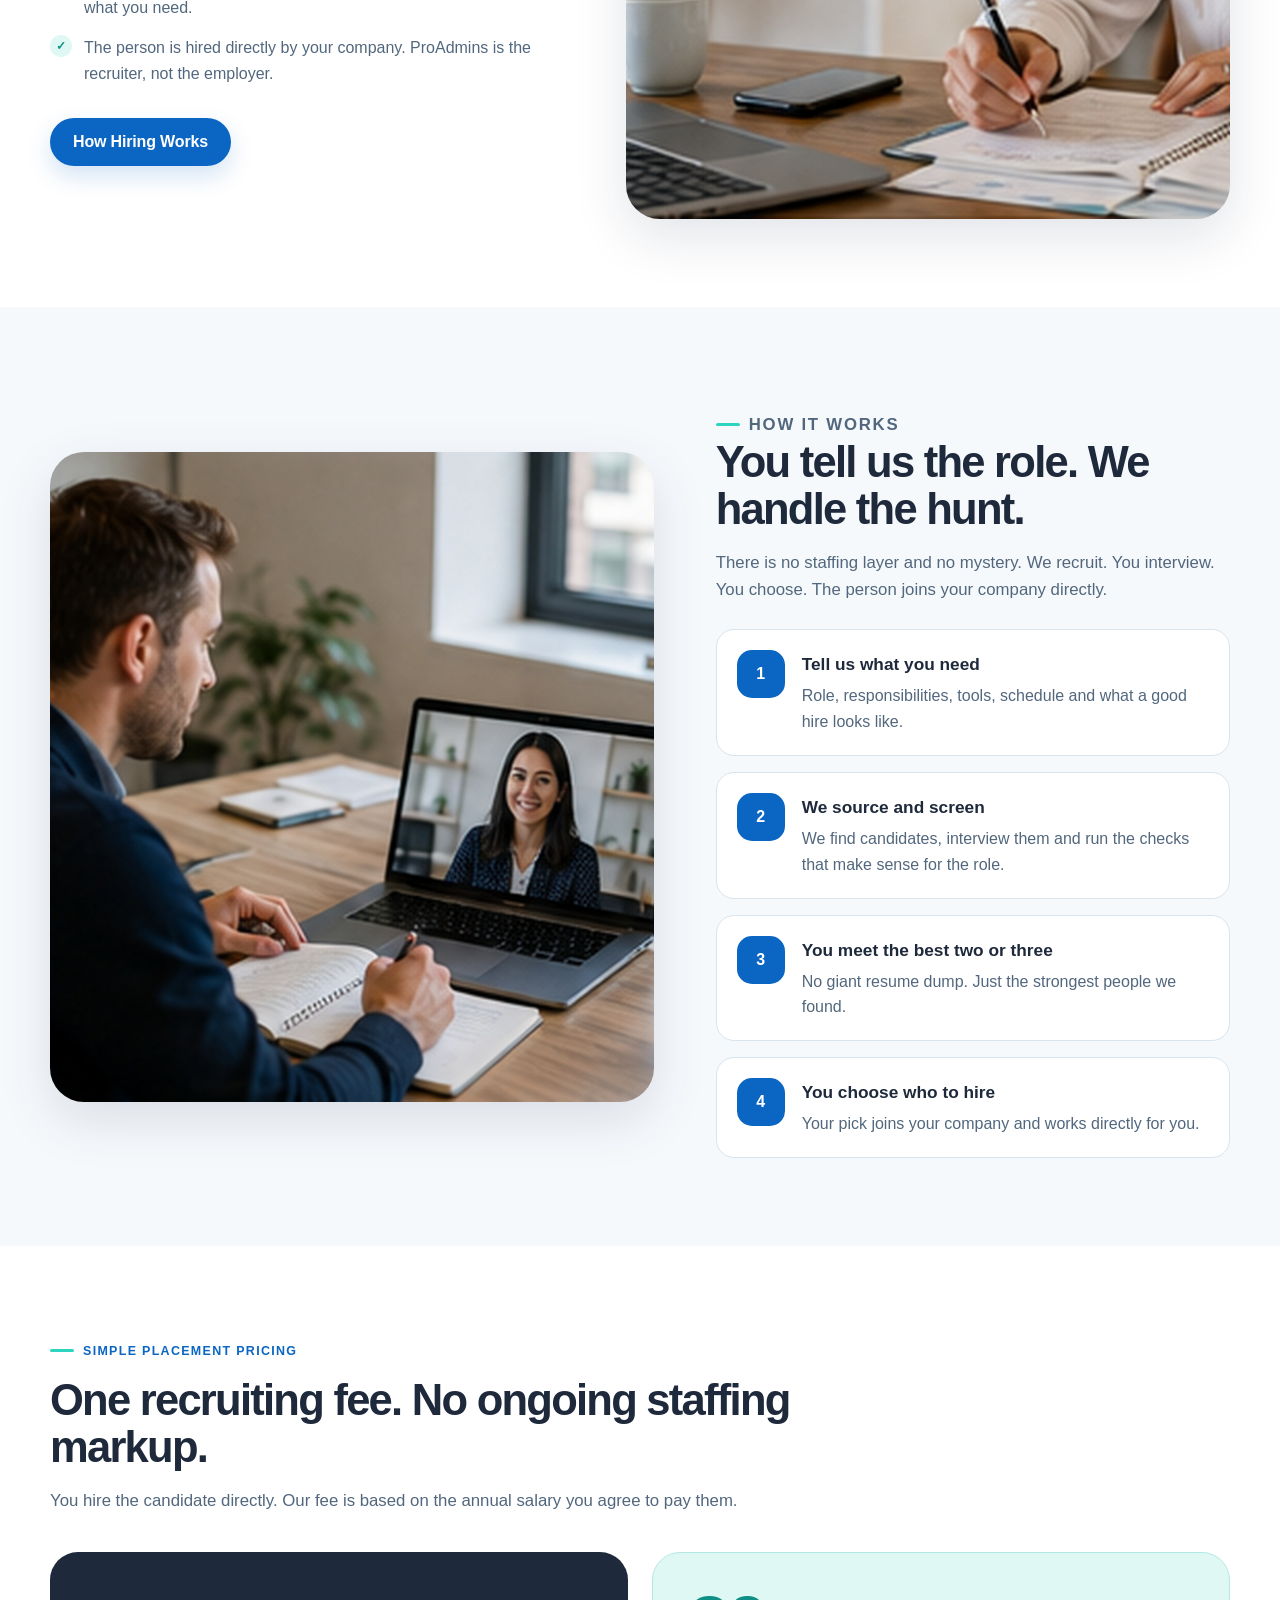
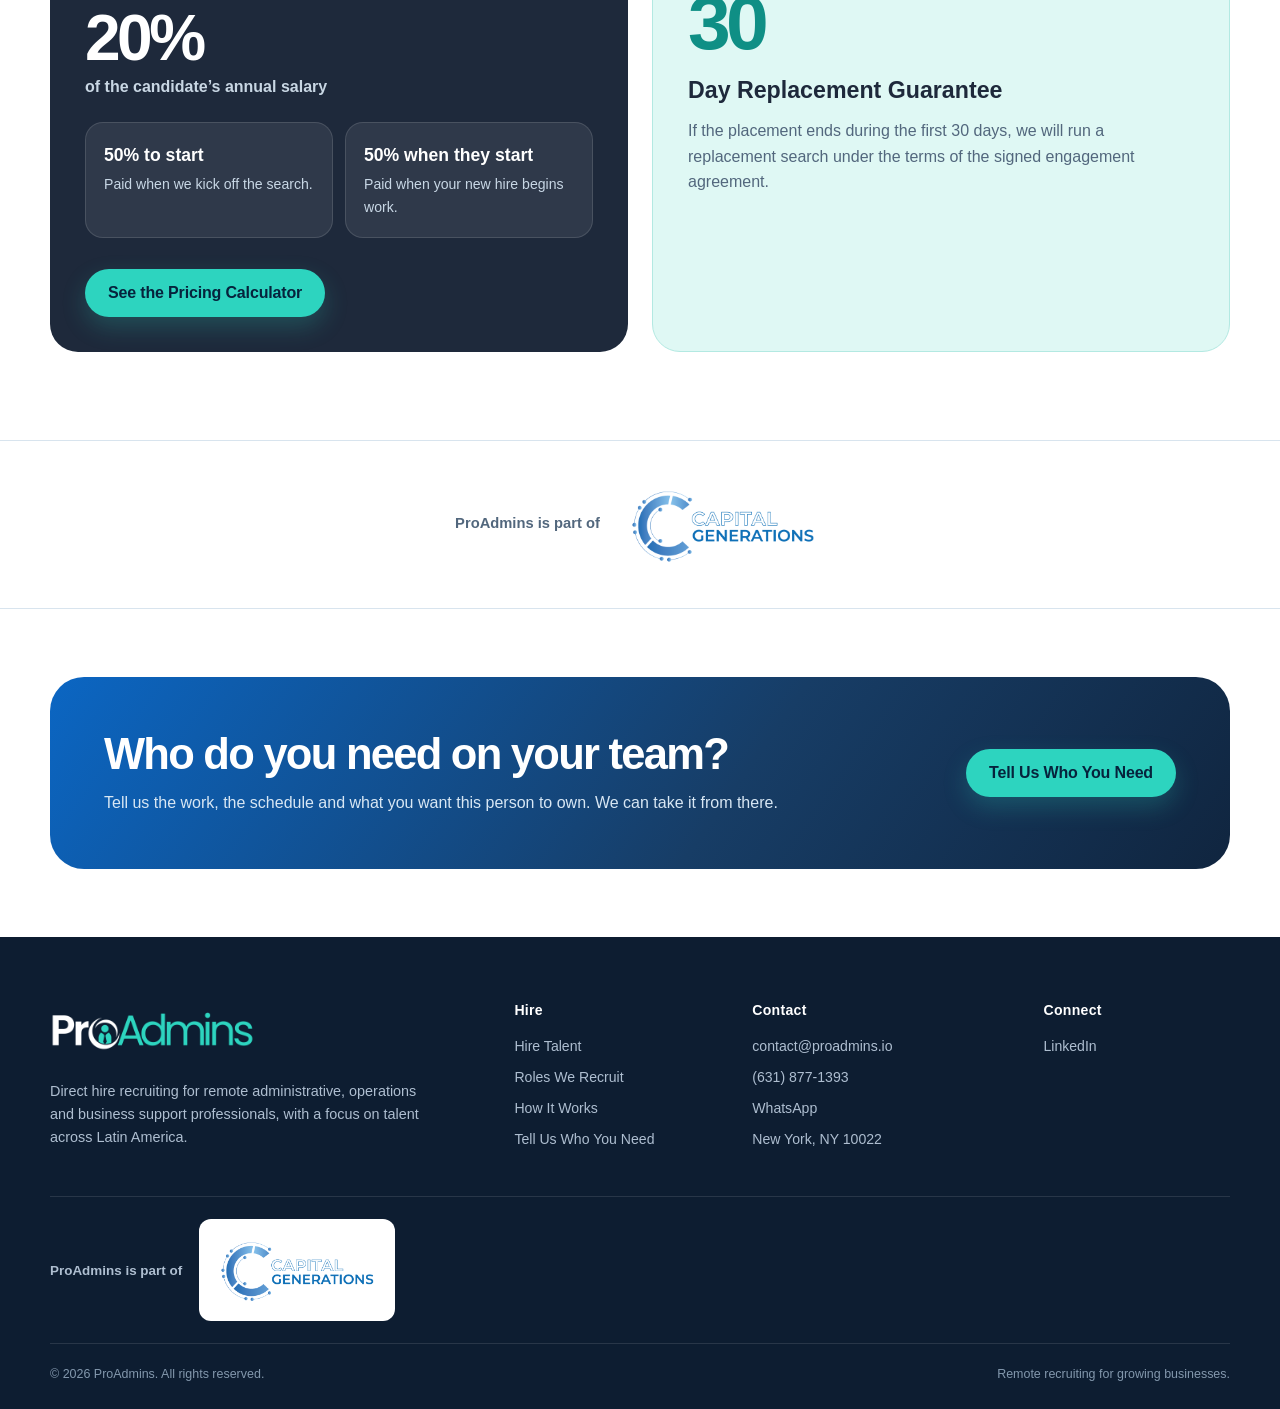
==== commit 1490371b: "Add files via upload" ====
--- a/index.html
+++ b/index.html
@@ -76,15 +76,15 @@
           </div>
           <div class="candidate-grid">
             <article class="candidate-card">
-              <img decoding="async" src="/assets/photos-v4/candidate-executive.jpg" alt="Illustrative AI generated portrait for an executive assistant candidate profile" width="700" height="430">
+              <img decoding="async" src="/assets/photos/candidate-01.jpg" alt="Example executive assistant candidate profile" width="700" height="430">
               <div class="candidate-copy"><span class="candidate-tag">Example profile</span><h3>Executive Assistant</h3><p>5+ years supporting founders and senior leaders</p><ul><li>Fluent English</li><li>Calendar and inbox</li><li>Client communication</li></ul></div>
             </article>
             <article class="candidate-card">
-              <img decoding="async" src="/assets/photos-v4/candidate-operations.jpg" alt="Illustrative AI generated portrait for an operations coordinator candidate profile" width="700" height="430">
+              <img decoding="async" src="/assets/photos/candidate-02.jpg" alt="Example operations coordinator candidate profile" width="700" height="430">
               <div class="candidate-copy"><span class="candidate-tag">Example profile</span><h3>Operations Coordinator</h3><p>4+ years keeping teams and projects organized</p><ul><li>Fluent English</li><li>Project tracking</li><li>Process support</li></ul></div>
             </article>
             <article class="candidate-card">
-              <img decoding="async" src="/assets/photos-v4/candidate-admin.jpg" alt="Illustrative AI generated portrait for an administrative assistant candidate profile" width="700" height="430">
+              <img decoding="async" src="/assets/photos/candidate-03.jpg" alt="Example administrative assistant candidate profile" width="700" height="430">
               <div class="candidate-copy"><span class="candidate-tag">Example profile</span><h3>Administrative Assistant</h3><p>6+ years handling day to day business support</p><ul><li>Fluent English</li><li>Scheduling</li><li>Reporting support</li></ul></div>
             </article>
           </div>
@@ -149,7 +149,7 @@
           </ul>
           <div class="hero-actions"><a class="btn btn-blue" href="/hire-talent/">How Hiring Works</a></div>
         </div>
-        <div class="visual-card"><img decoding="async" src="/assets/photos-v4/home-process.jpg" alt="Two administrative professionals reviewing documents together" width="900" height="650"></div>
+        <div class="visual-card"><img decoding="async" src="/assets/photos/admin-working.jpg" alt="Two administrative professionals reviewing documents together" width="900" height="650"></div>
       </div>
     </section>
 
@@ -166,7 +166,7 @@
             <div class="process-step"><span class="step-number">4</span><div><h3>You choose who to hire</h3><p>Your pick joins your company and works directly for you.</p></div></div>
           </div>
         </div>
-        <div class="visual-card"><img decoding="async" src="/assets/photos-v4/home-interview.jpg" alt="Recruiter speaking with a candidate during a video interview" width="900" height="650"></div>
+        <div class="visual-card"><img decoding="async" src="/assets/photos/screening-recruiter.jpg" alt="Recruiter speaking with a candidate during a video interview" width="900" height="650"></div>
       </div>
     </section>
 
--- a/assets/styles.css
+++ b/assets/styles.css
@@ -379,3 +379,11 @@
   .whatsapp-fab { right: 14px; bottom: 14px; width: 52px; height: 52px; min-height: 52px; padding: 10px; justify-content: center; }
   .whatsapp-fab span { display: none; }
 }
+
+/* Non-photo process panels used to keep every supplied photo unique */
+.process-visual-panel{display:flex;align-items:center;justify-content:center;min-height:360px;background:linear-gradient(145deg,#f7fbff,#eef7f6);border:1px solid rgba(30,41,59,.10)}
+.process-visual-inner{max-width:430px;padding:36px}
+.process-visual-inner h3{font-size:1.65rem;margin:18px 0 10px}
+.process-visual-inner p{margin:0 0 20px;color:var(--muted)}
+.direct-hire-panel{background:linear-gradient(145deg,#f8fbff,#f5f7fa)}
+@media(max-width:760px){.process-visual-panel{min-height:auto}.process-visual-inner{padding:28px}}
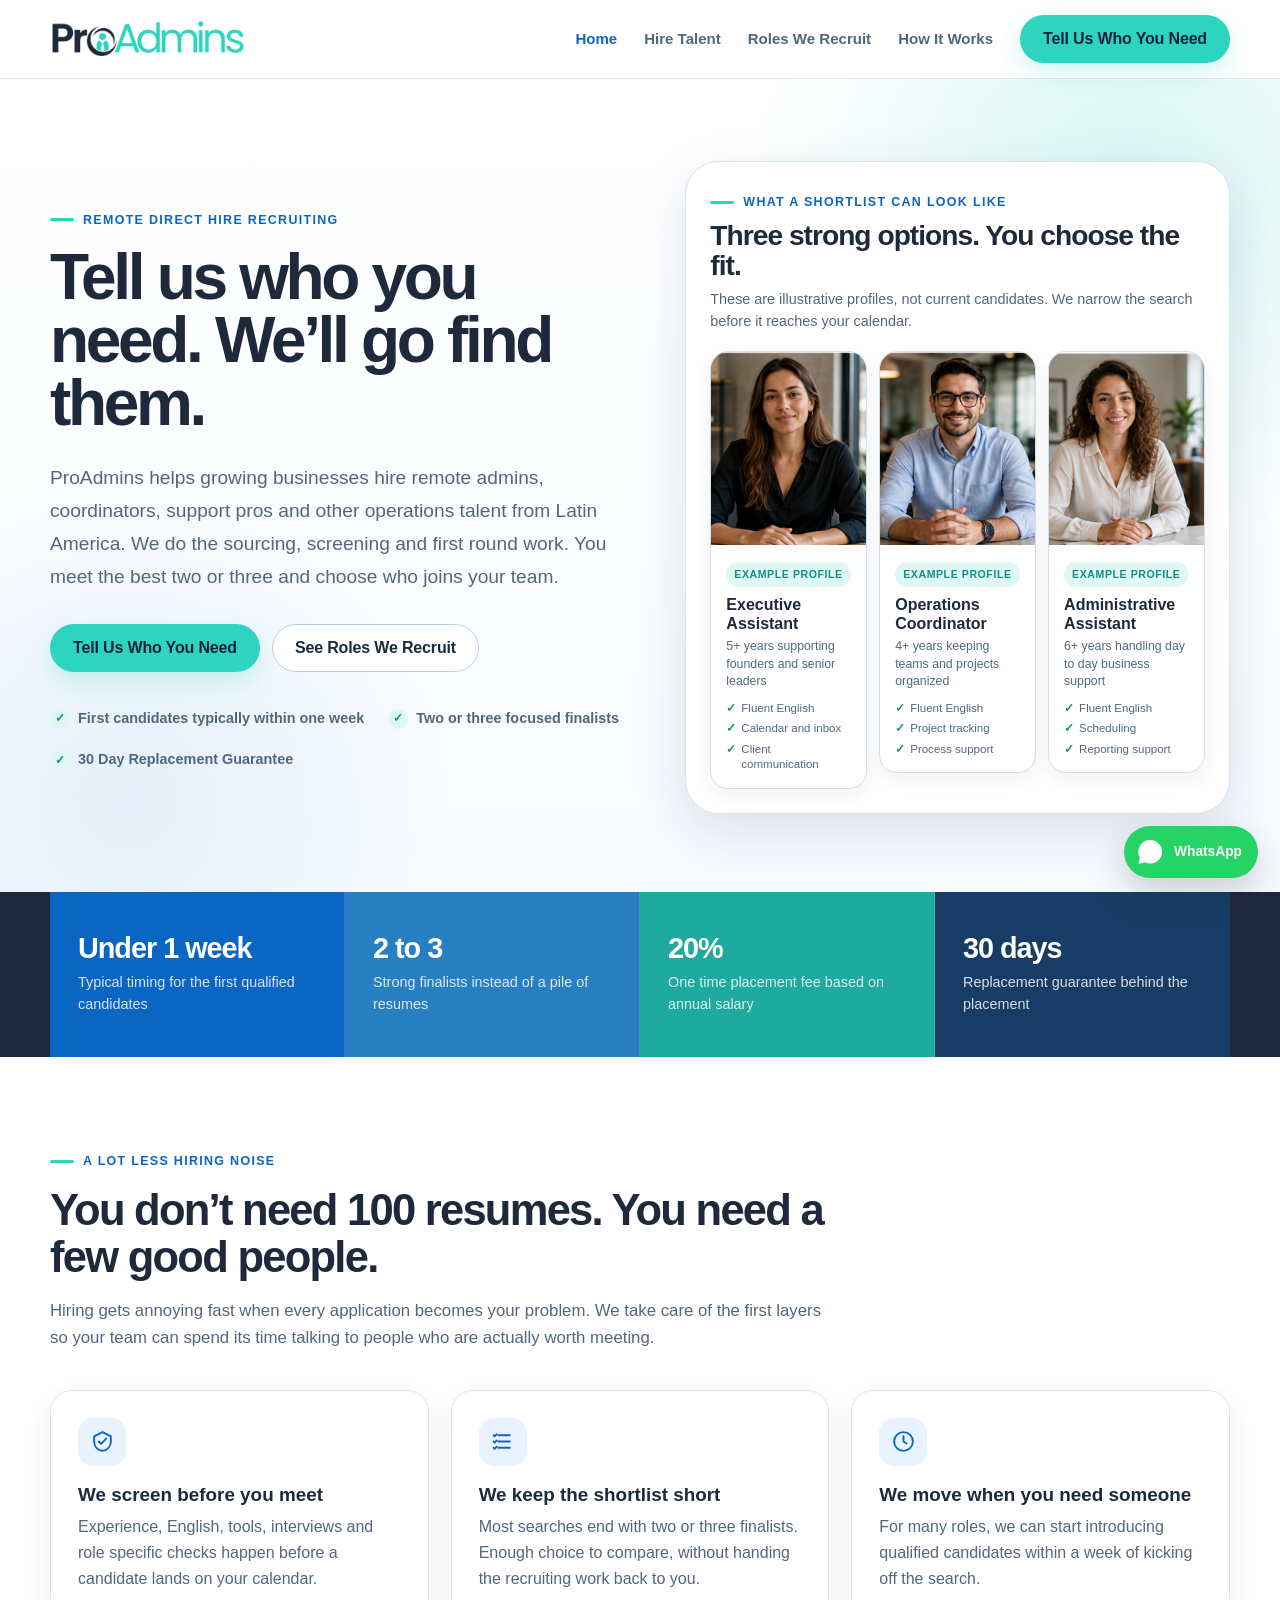
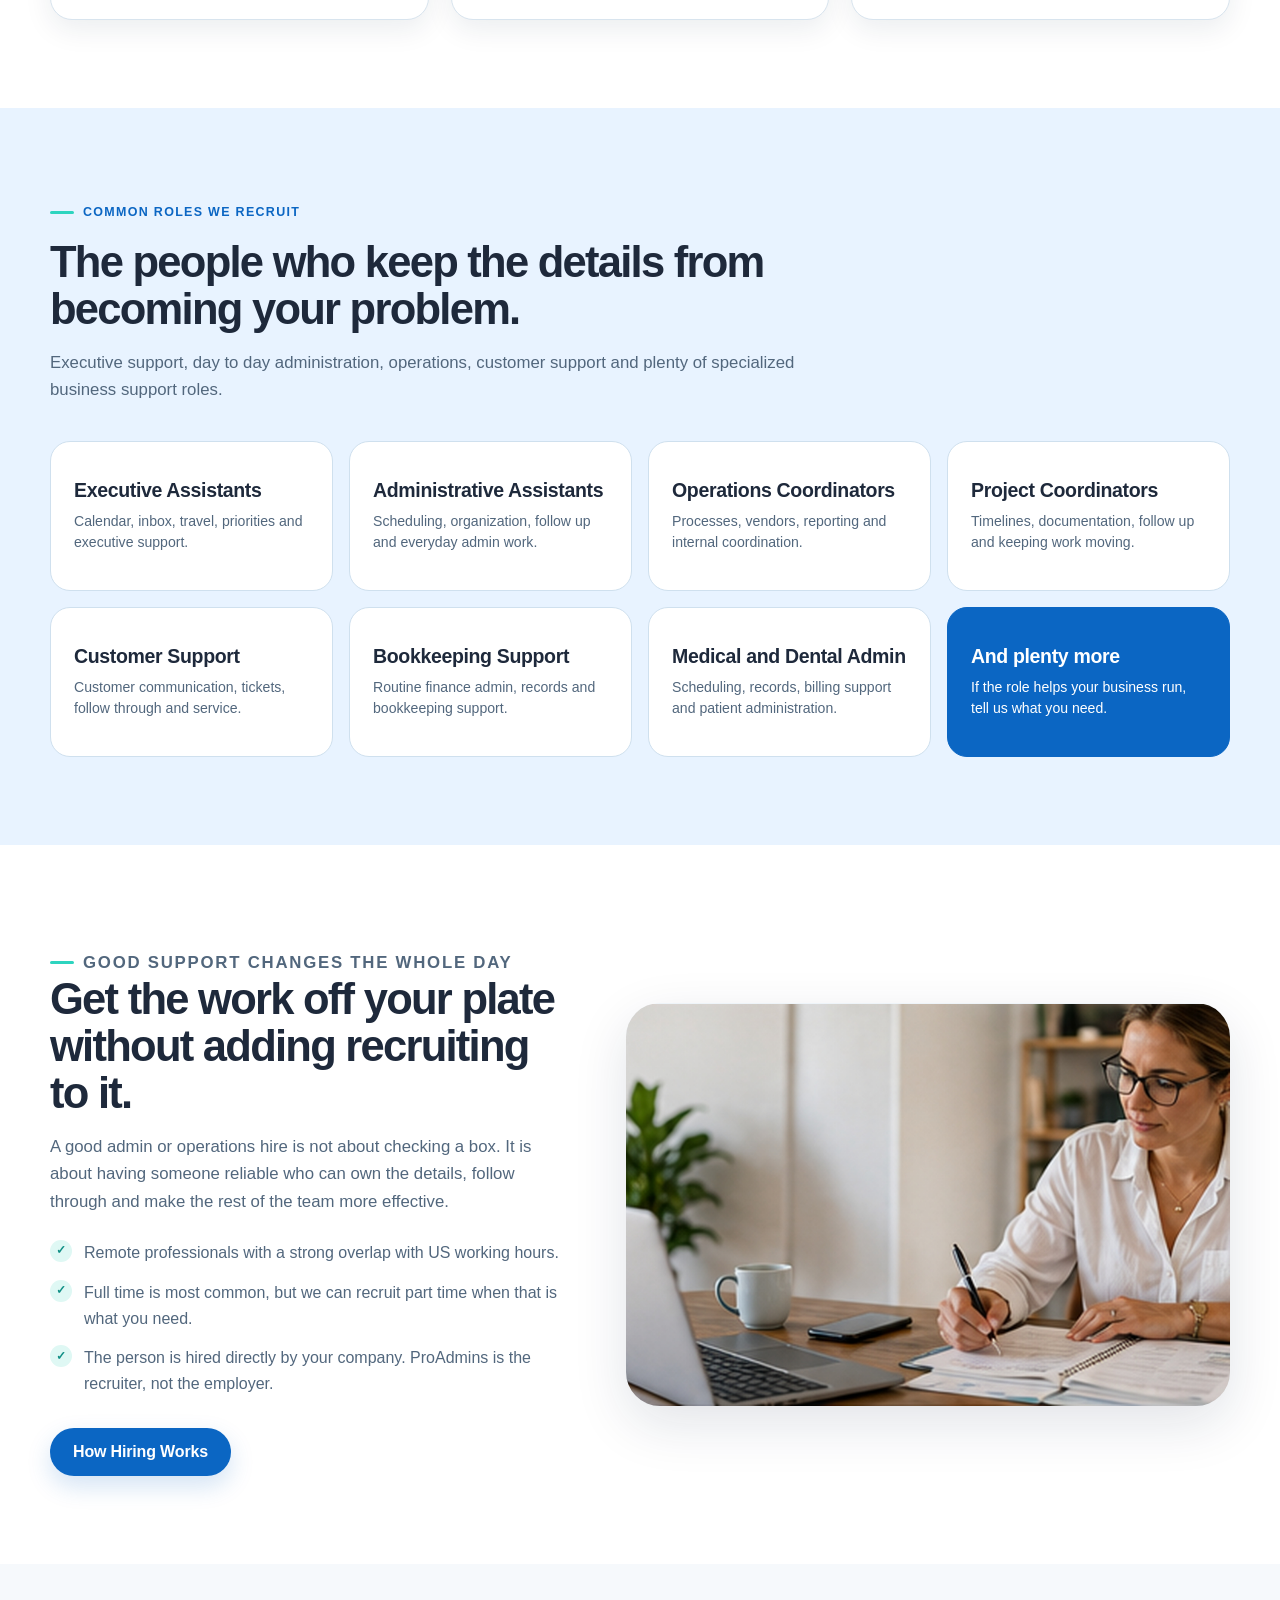
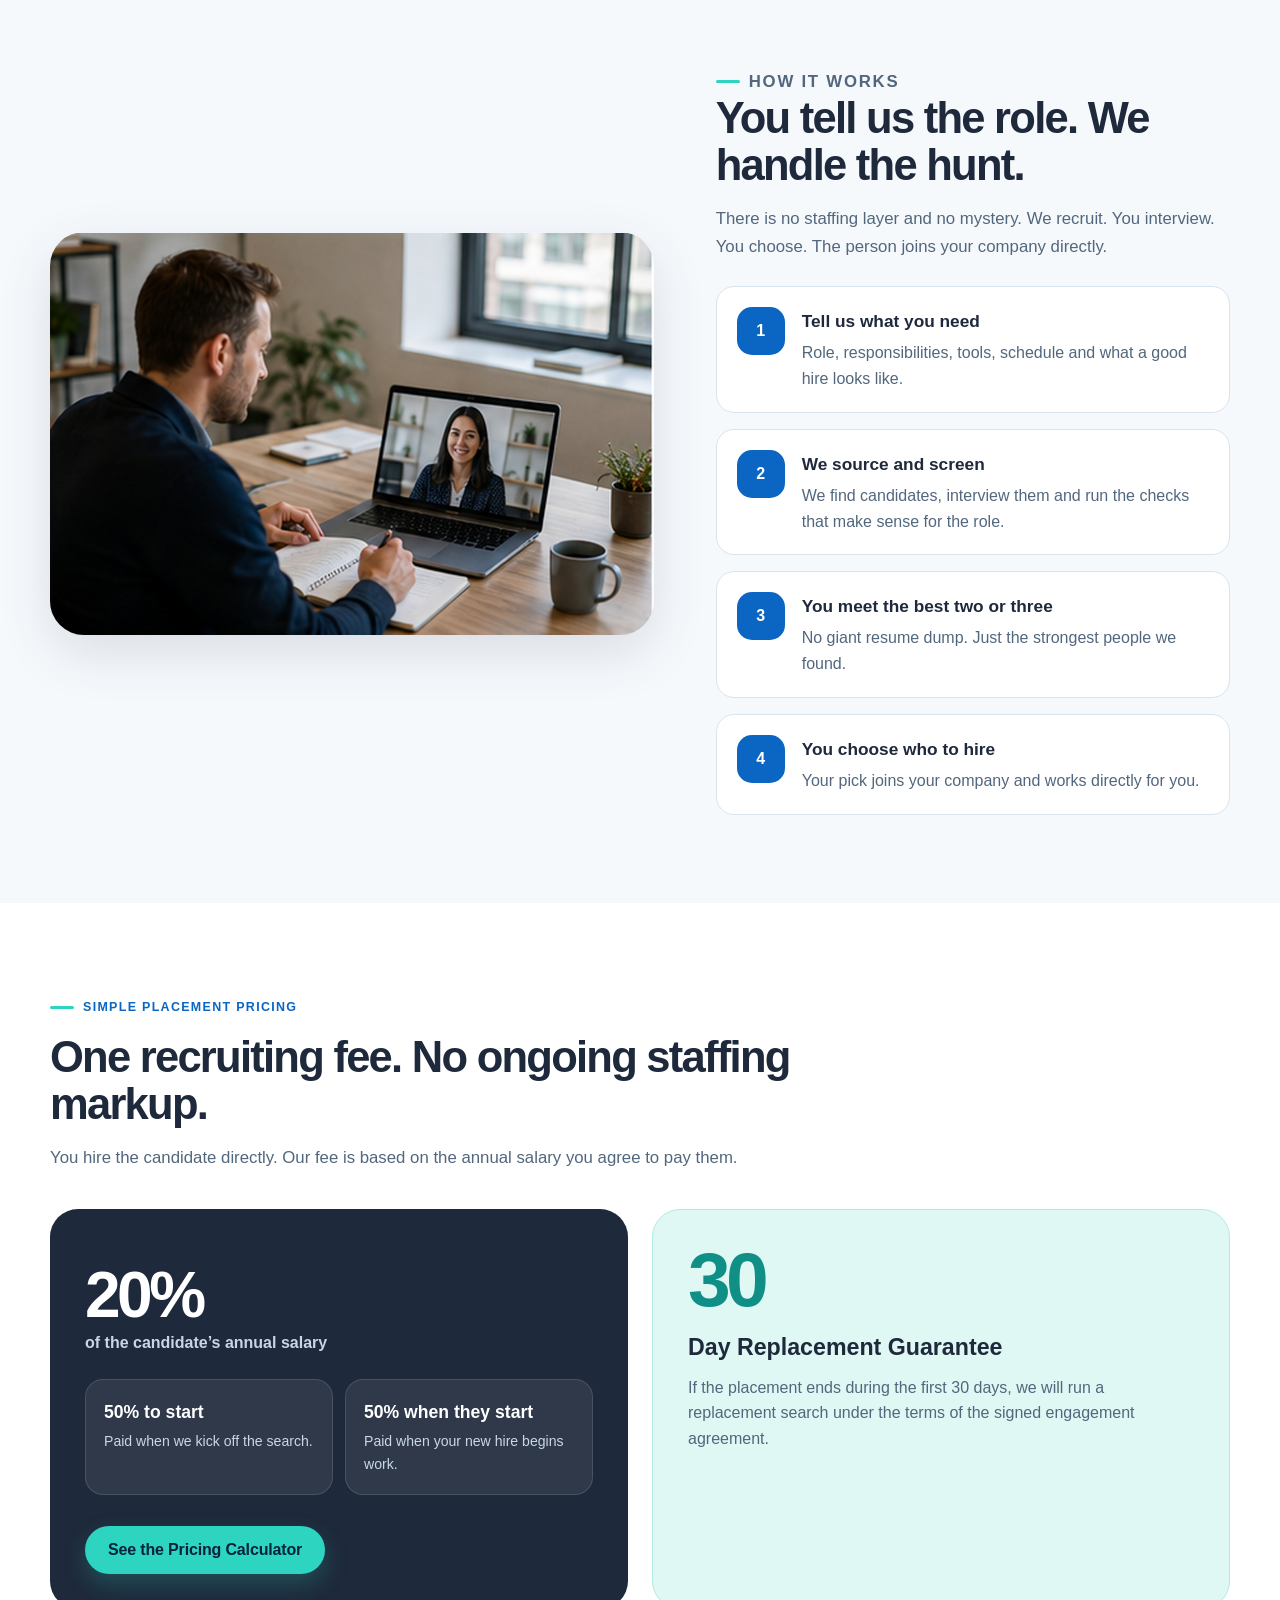
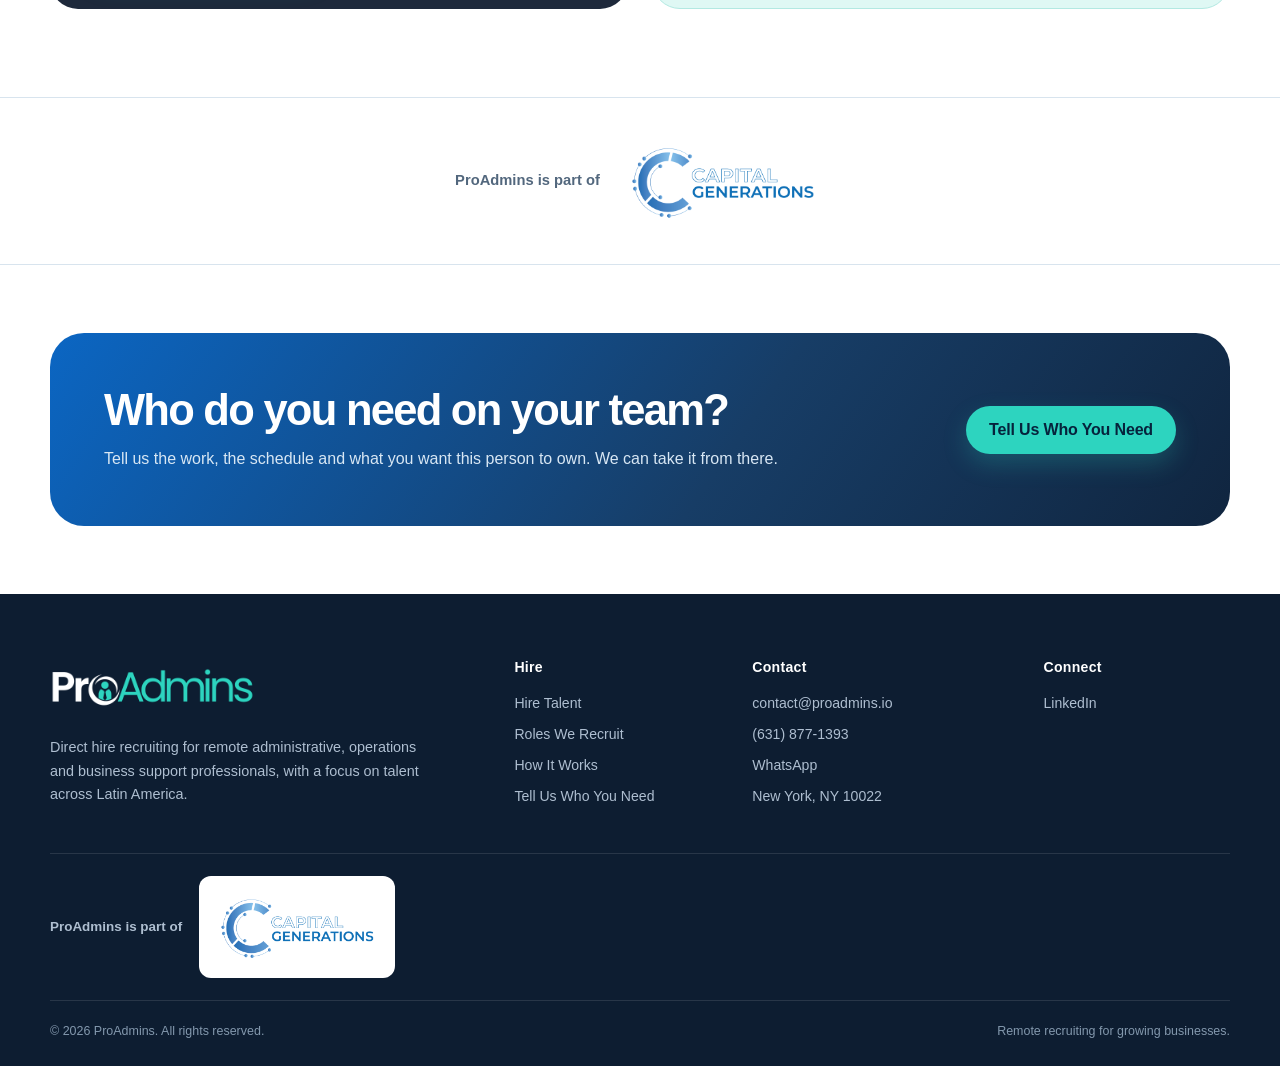
==== commit ef4e6818: "Add files via upload" ====
--- a/index.html
+++ b/index.html
@@ -76,15 +76,15 @@
           </div>
           <div class="candidate-grid">
             <article class="candidate-card">
-              <img decoding="async" src="/assets/photos/candidate-01.jpg" alt="Example executive assistant candidate profile" width="700" height="430">
+              <img decoding="async" src="/assets/photos/candidate-01.jpg" alt="Example executive assistant candidate profile" width="1601" height="2000">
               <div class="candidate-copy"><span class="candidate-tag">Example profile</span><h3>Executive Assistant</h3><p>5+ years supporting founders and senior leaders</p><ul><li>Fluent English</li><li>Calendar and inbox</li><li>Client communication</li></ul></div>
             </article>
             <article class="candidate-card">
-              <img decoding="async" src="/assets/photos/candidate-02.jpg" alt="Example operations coordinator candidate profile" width="700" height="430">
+              <img decoding="async" src="/assets/photos/candidate-02.jpg" alt="Example operations coordinator candidate profile" width="1601" height="2000">
               <div class="candidate-copy"><span class="candidate-tag">Example profile</span><h3>Operations Coordinator</h3><p>4+ years keeping teams and projects organized</p><ul><li>Fluent English</li><li>Project tracking</li><li>Process support</li></ul></div>
             </article>
             <article class="candidate-card">
-              <img decoding="async" src="/assets/photos/candidate-03.jpg" alt="Example administrative assistant candidate profile" width="700" height="430">
+              <img decoding="async" src="/assets/photos/candidate-03.jpg" alt="Example administrative assistant candidate profile" width="1601" height="2000">
               <div class="candidate-copy"><span class="candidate-tag">Example profile</span><h3>Administrative Assistant</h3><p>6+ years handling day to day business support</p><ul><li>Fluent English</li><li>Scheduling</li><li>Reporting support</li></ul></div>
             </article>
           </div>
@@ -149,7 +149,7 @@
           </ul>
           <div class="hero-actions"><a class="btn btn-blue" href="/hire-talent/">How Hiring Works</a></div>
         </div>
-        <div class="visual-card"><img decoding="async" src="/assets/photos/admin-working.jpg" alt="Two administrative professionals reviewing documents together" width="900" height="650"></div>
+        <div class="visual-card standard-art"><img decoding="async" src="/assets/photos/admin-working.jpg" alt="Administrative professional organizing work at a desk" width="2000" height="1332"></div>
       </div>
     </section>
 
@@ -166,7 +166,7 @@
             <div class="process-step"><span class="step-number">4</span><div><h3>You choose who to hire</h3><p>Your pick joins your company and works directly for you.</p></div></div>
           </div>
         </div>
-        <div class="visual-card"><img decoding="async" src="/assets/photos/screening-recruiter.jpg" alt="Recruiter speaking with a candidate during a video interview" width="900" height="650"></div>
+        <div class="visual-card standard-art"><img decoding="async" src="/assets/photos/screening-recruiter.jpg" alt="Recruiter speaking with a candidate during a video interview" width="2000" height="1332"></div>
       </div>
     </section>
 
--- a/assets/styles.css
+++ b/assets/styles.css
@@ -306,7 +306,7 @@
   .page-hero-art, .hero-art, .shortlist-panel { max-width: 100%; }
   .candidate-grid { grid-template-columns: 1fr; }
   .candidate-card { display: grid; grid-template-columns: 118px 1fr; }
-  .candidate-card img { height: 100%; min-height: 180px; aspect-ratio: auto; }
+  .candidate-card img { width:100%; height:auto; min-height:0; aspect-ratio:4 / 5; object-fit:contain; }
   .hero-art .floating-note { position: static; margin-top: 12px; }
 }
 
@@ -325,9 +325,10 @@
 .shortlist-head .eyebrow { margin-bottom: 8px; }
 .shortlist-head h2 { margin: 0; color: var(--navy); font-size: clamp(1.45rem,2.2vw,2rem); line-height: 1.08; letter-spacing: -.035em; }
 .shortlist-head > p:not(.eyebrow) { margin: 8px 0 0; color: var(--text); font-size: .9rem; line-height: 1.5; }
-.candidate-grid { display: grid; grid-template-columns: repeat(3,minmax(0,1fr)); gap: 12px; }
+.candidate-grid { display: grid; grid-template-columns: repeat(3,minmax(0,1fr)); gap: 12px; align-items: start; }
 .candidate-card { overflow: hidden; border: 1px solid #cfe0ee; border-radius: 18px; background: #fff; box-shadow: 0 8px 20px rgba(16,37,63,.06); }
-.candidate-card img { width: 100%; aspect-ratio: 1.35 / 1; object-fit: cover; object-position: center 30%; background: var(--soft); }
+/* Supplied candidate portraits are 4:5. Preserve that ratio instead of cropping them into landscape boxes. */
+.candidate-card img { display:block; width:100%; height:auto; aspect-ratio:4 / 5; object-fit:contain; object-position:center; background:var(--soft); }
 .candidate-copy { padding: 15px; }
 .candidate-tag { display: inline-flex; padding: 4px 8px; border-radius: 999px; background: var(--teal-soft); color: var(--teal-dark); font-size: .66rem; font-weight: 850; text-transform: uppercase; letter-spacing: .055em; }
 .candidate-copy h3 { margin: 9px 0 5px; color: var(--navy); font-size: 1rem; line-height: 1.15; }
@@ -336,20 +337,26 @@
 .candidate-copy li { position: relative; padding-left: 15px; color: var(--text); font-size: .72rem; line-height: 1.35; }
 .candidate-copy li::before { content: "✓"; position: absolute; left: 0; color: var(--teal-dark); font-weight: 900; }
 
-/* Photorealistic recruiting imagery */
+/* Supplied recruiting imagery: preserve each file's real aspect ratio. */
 .hero-art img,
 .page-hero-art img,
 .visual-card img {
-  display: block;
-  width: 100%;
-  aspect-ratio: 3 / 2;
-  object-fit: cover;
-  object-position: center;
-  background: #eef4f9;
-}
-.hero-art img { min-height: 440px; object-position: center 38%; }
-.page-hero-art img { min-height: 360px; }
-.visual-card img { min-height: 350px; }
+  display:block;
+  width:100%;
+  height:auto;
+  min-height:0;
+  aspect-ratio:auto;
+  object-fit:contain;
+  object-position:center;
+  background:#eef4f9;
+}
+.page-hero-art { align-self:center; }
+.page-hero-art.portrait-art { max-width:460px; justify-self:end; }
+.page-hero-art.portrait-art img { aspect-ratio:4 / 5; }
+.page-hero-art.wide-art img { aspect-ratio:16 / 9; }
+.page-hero-art.standard-art img,
+.visual-card.standard-art img { aspect-ratio:3 / 2; }
+.visual-card.wide-art img { aspect-ratio:16 / 9; }
 
 /* WhatsApp quick contact */
 .whatsapp-fab {
@@ -374,8 +381,8 @@
 .whatsapp-fab svg { width: 30px; height: 30px; flex: 0 0 30px; color: #fff; }
 
 @media (max-width: 720px) {
-  .hero-art img { min-height: 310px; }
-  .page-hero-art img, .visual-card img { min-height: 280px; }
+  .hero-art img, .page-hero-art img, .visual-card img { min-height:0; }
+  .page-hero-art.portrait-art { max-width:390px; justify-self:center; }
   .whatsapp-fab { right: 14px; bottom: 14px; width: 52px; height: 52px; min-height: 52px; padding: 10px; justify-content: center; }
   .whatsapp-fab span { display: none; }
 }
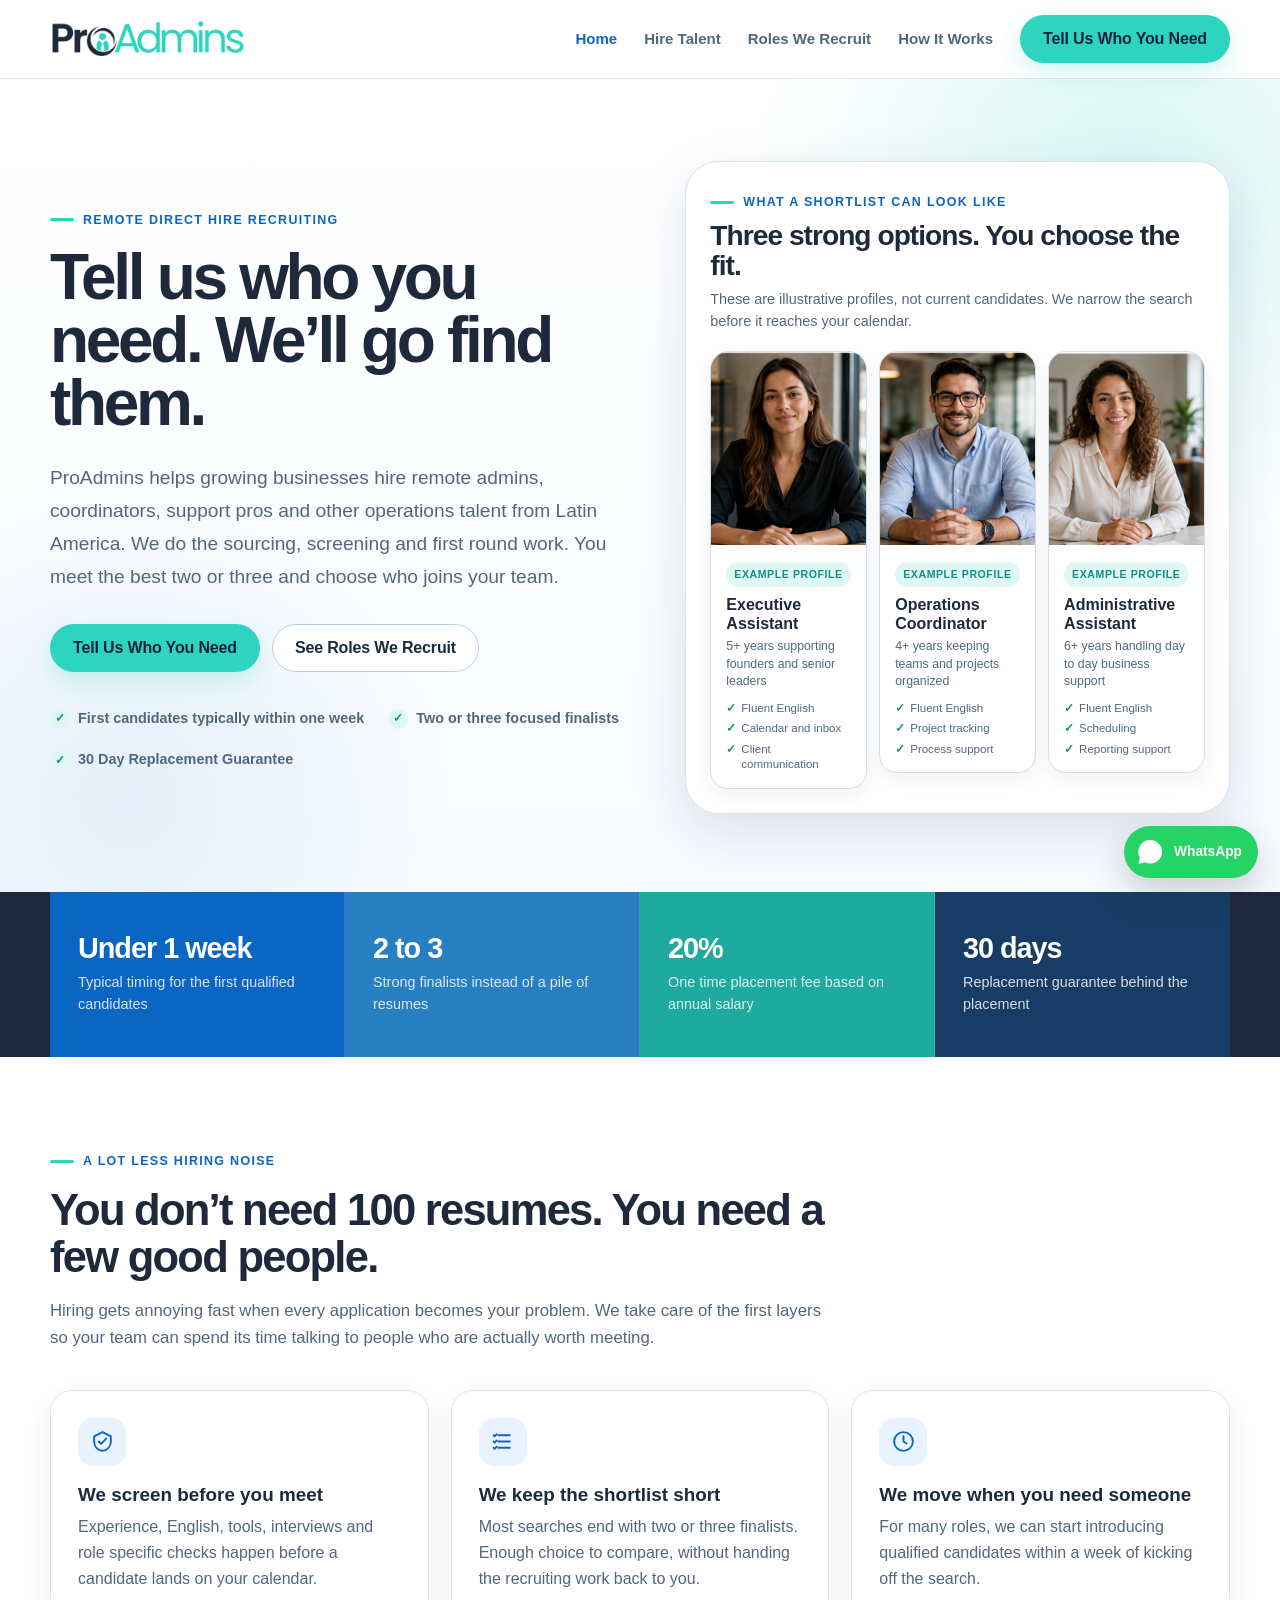
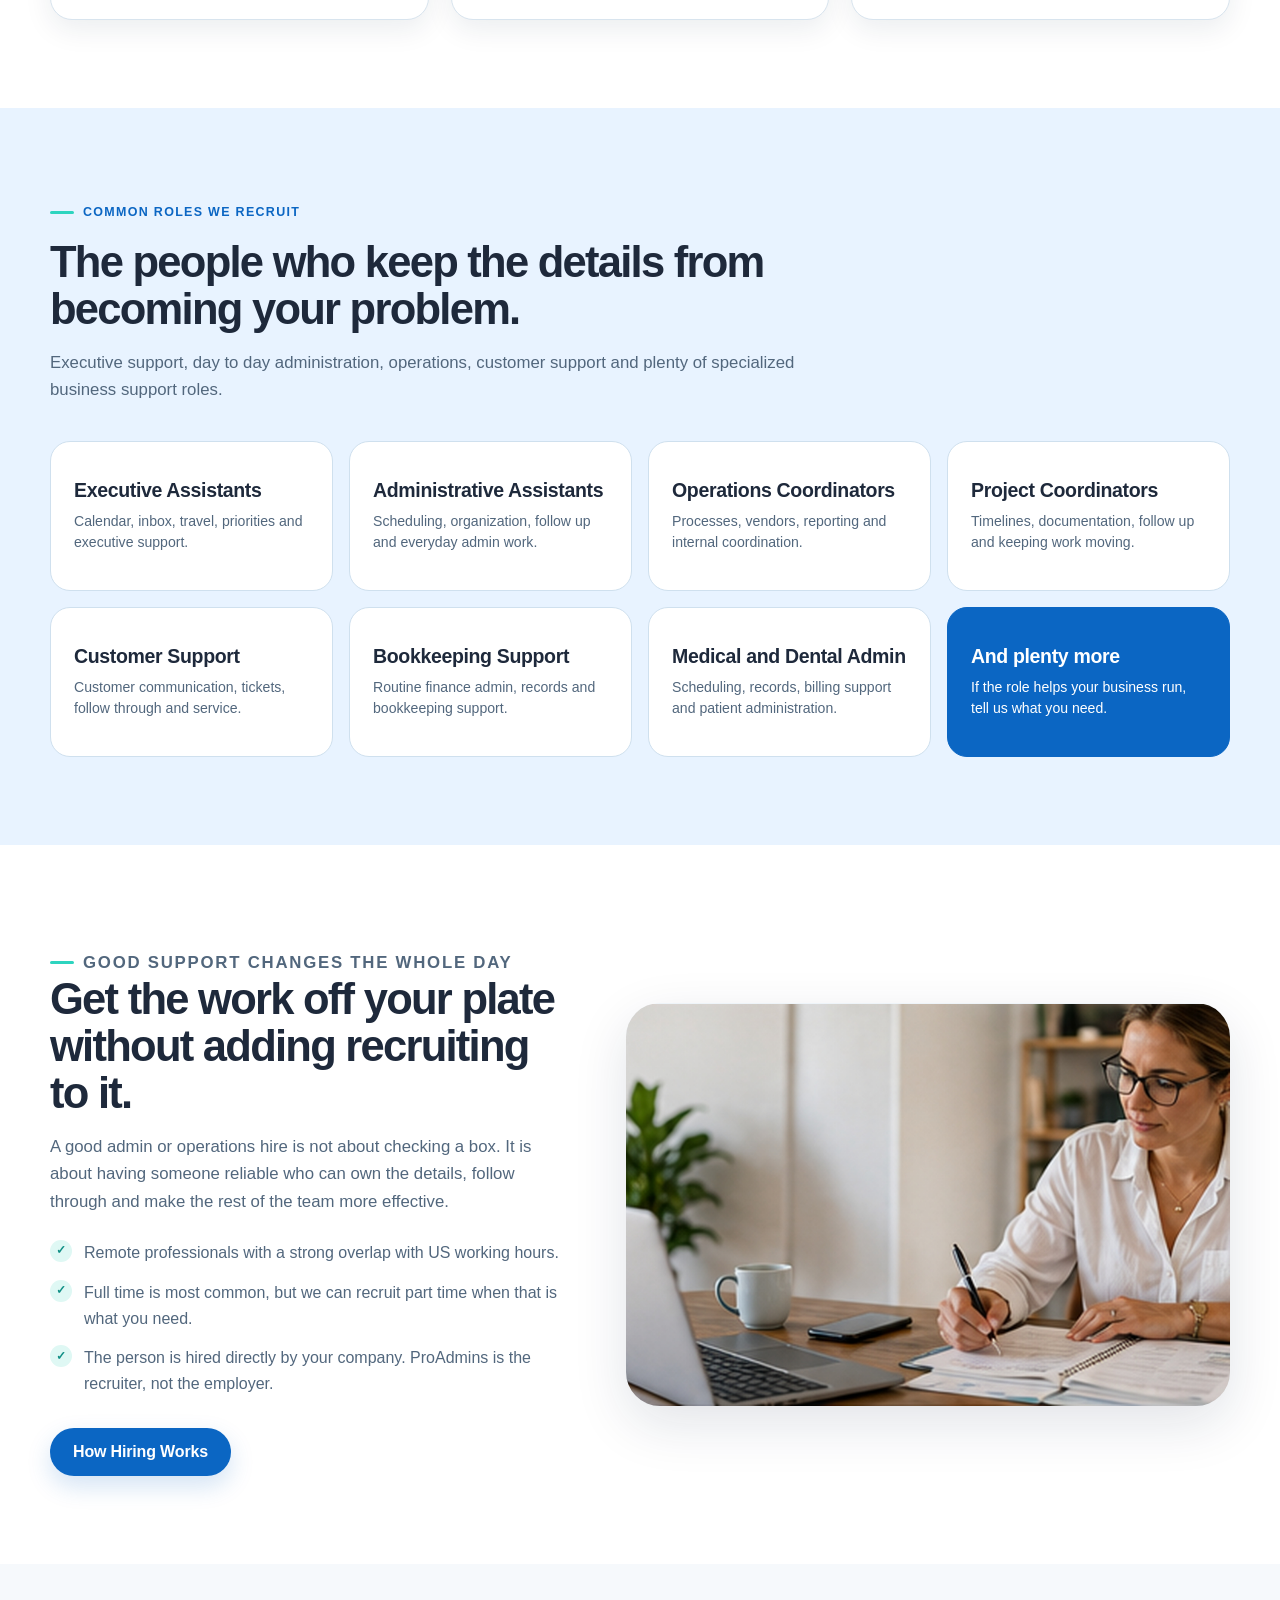
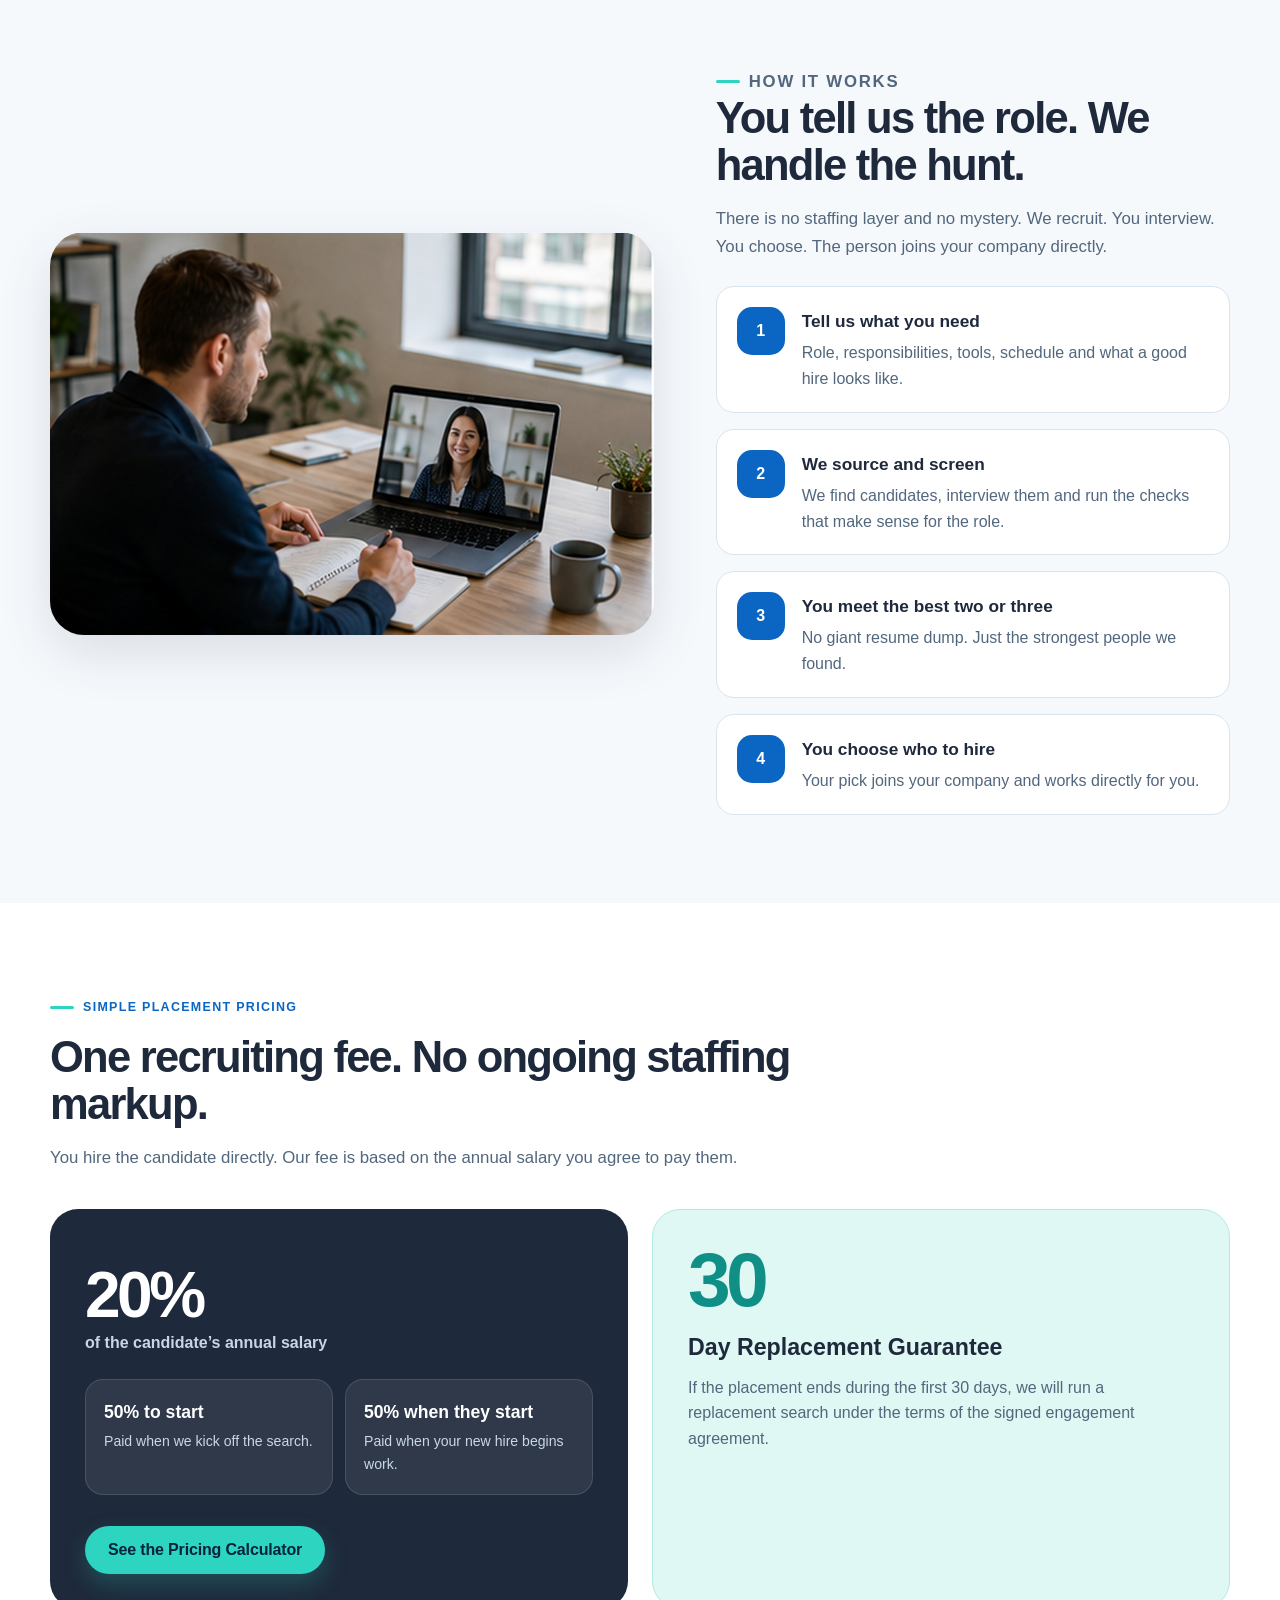
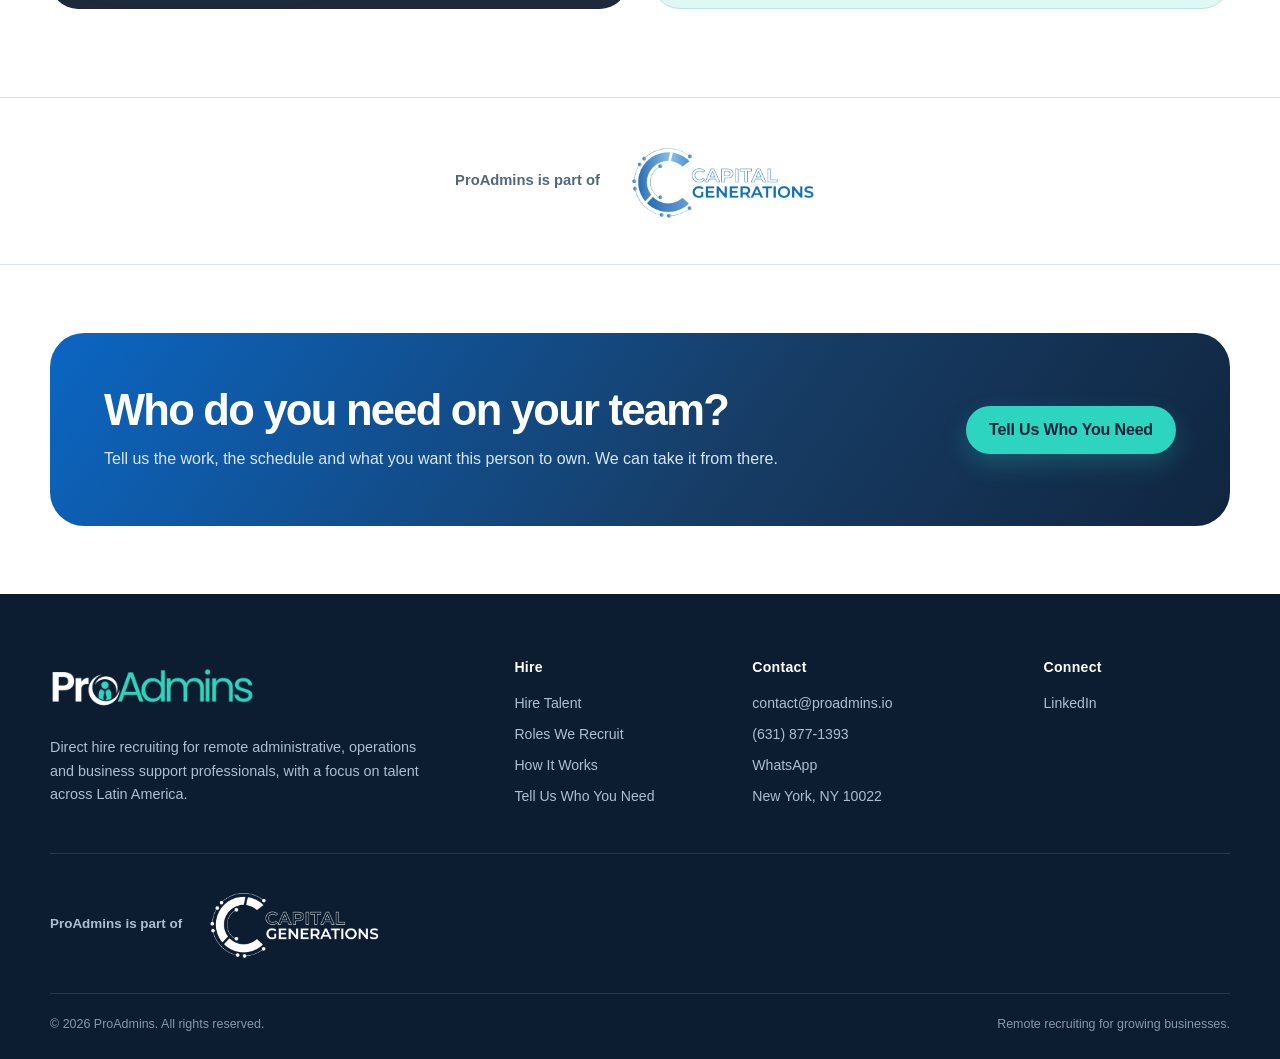
==== commit 860bedd0: "Add files via upload" ====
--- a/index.html
+++ b/index.html
@@ -218,7 +218,7 @@
         <div class="footer-col"><h3>Contact</h3><a href="mailto:contact@proadmins.io">contact@proadmins.io</a><a href="tel:+16318771393">(631) 877-1393</a><a href="https://wa.me/16318771393?text=Hi%20ProAdmins%2C%20I%27m%20interested%20in%20hiring%20administrative%20talent." target="_blank" rel="noopener noreferrer">WhatsApp</a><span>New York, NY 10022</span></div>
         <div class="footer-col"><h3>Connect</h3><a href="https://www.linkedin.com/company/proadmins" target="_blank" rel="noopener noreferrer">LinkedIn</a></div>
       </div>
-      <div class="footer-parent"><span>ProAdmins is part of</span><a href="https://capitalgenerations.com/" target="_blank" rel="noopener noreferrer"><img src="/assets/capital-generations-logo.png" alt="Capital Generations"></a></div>
+      <div class="footer-parent"><span>ProAdmins is part of</span><a href="https://capitalgenerations.com/" target="_blank" rel="noopener noreferrer"><img src="/assets/capital-generations-logo-white.png" alt="Capital Generations"></a></div>
       <div class="footer-bottom"><span>© <span data-year></span> ProAdmins. All rights reserved.</span><span>Remote recruiting for growing businesses.</span></div>
     </div>
   </footer>
--- a/assets/styles.css
+++ b/assets/styles.css
@@ -249,8 +249,8 @@
 .footer-col a:hover { color: #fff; }
 .footer-parent { margin-top: 38px; padding: 22px 0; display: flex; align-items: center; gap: 17px; border-top: 1px solid rgba(255,255,255,.11); border-bottom: 1px solid rgba(255,255,255,.11); flex-wrap: wrap; }
 .footer-parent > span { color: #aebed0; font-size: .84rem; font-weight: 700; }
-.footer-parent a { padding: 8px 12px; border-radius: 12px; background: #fff; }
-.footer-parent img { width: 172px; }
+.footer-parent a { padding: 0; border-radius: 0; background: transparent; display: inline-flex; align-items: center; }
+.footer-parent img { width: 190px; height: auto; display: block; }
 .footer-bottom { padding-top: 20px; display: flex; justify-content: space-between; gap: 18px; color: #8398ad; font-size: .78rem; }
 .not-found { min-height: 65vh; padding: 110px 0; display: grid; place-items: center; text-align: center; }
 .not-found h1 { margin: 0; color: var(--blue); font-size: 7rem; line-height: .8; }
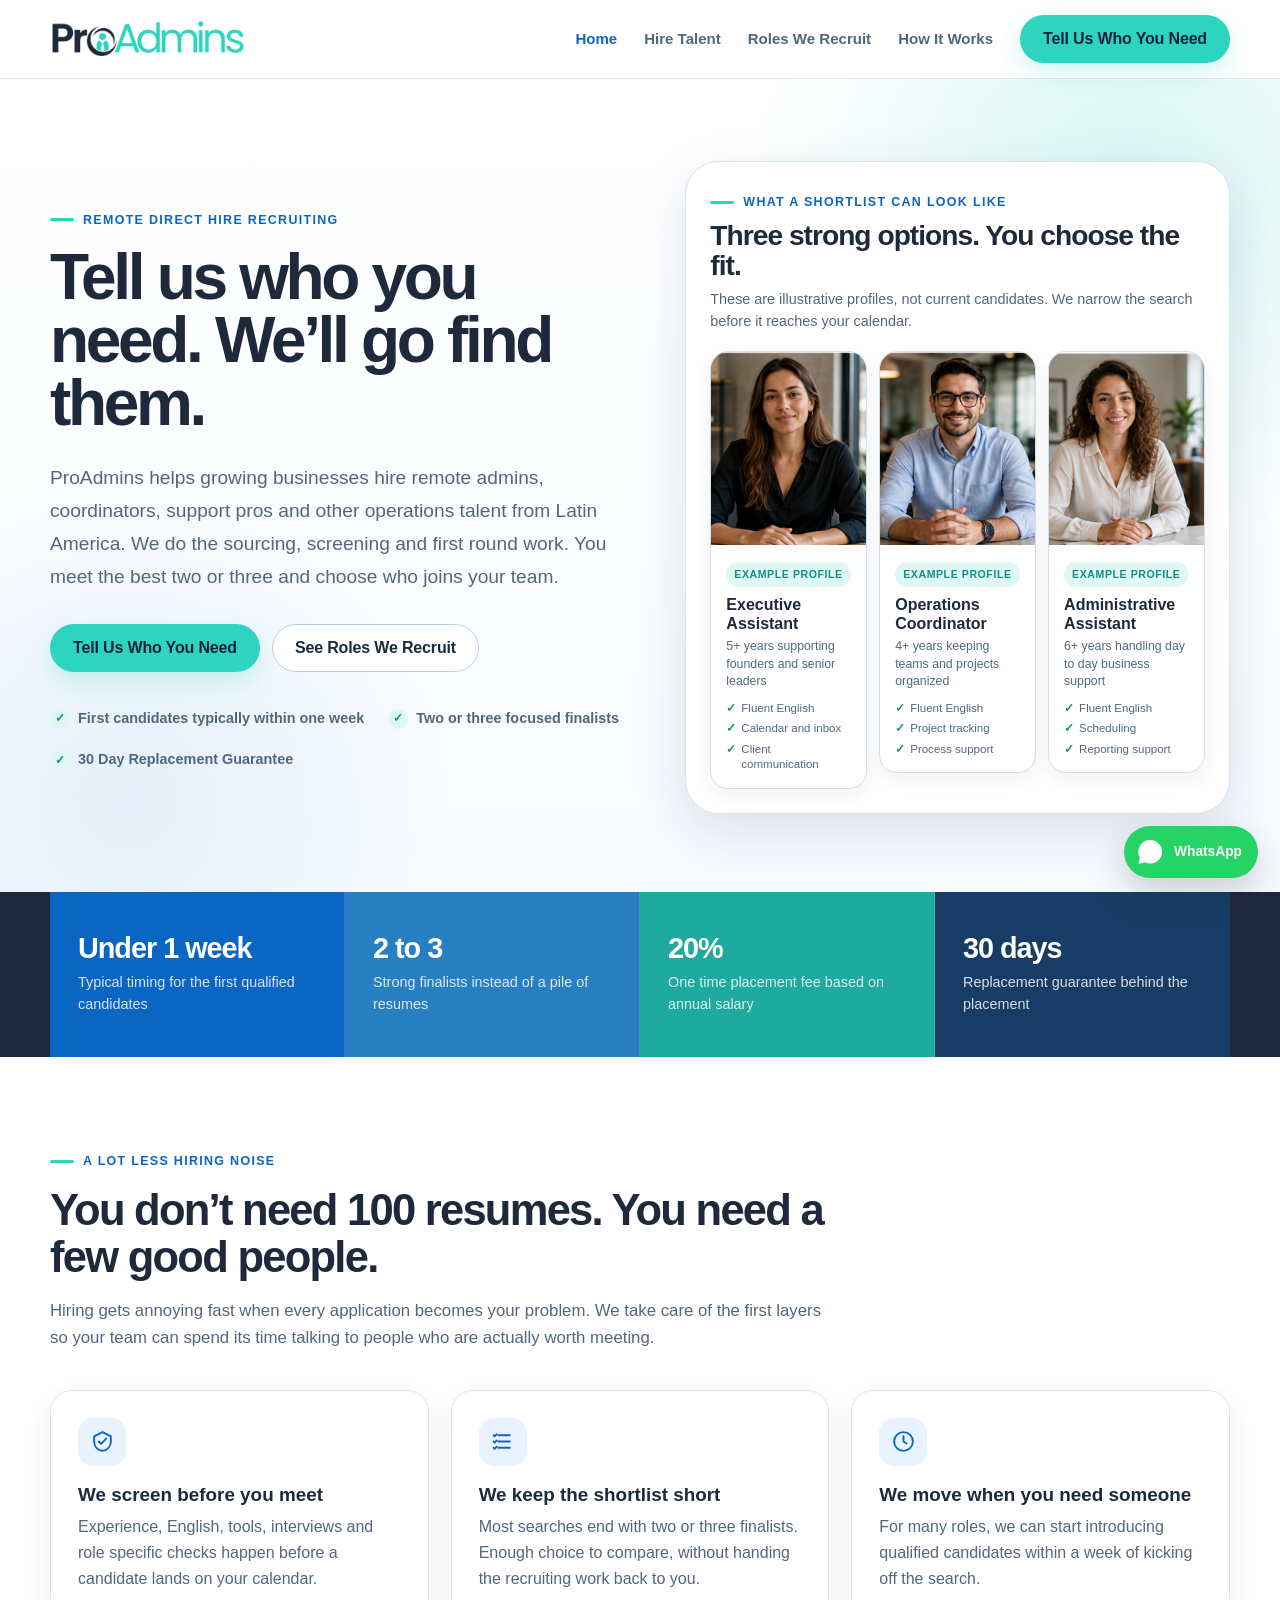
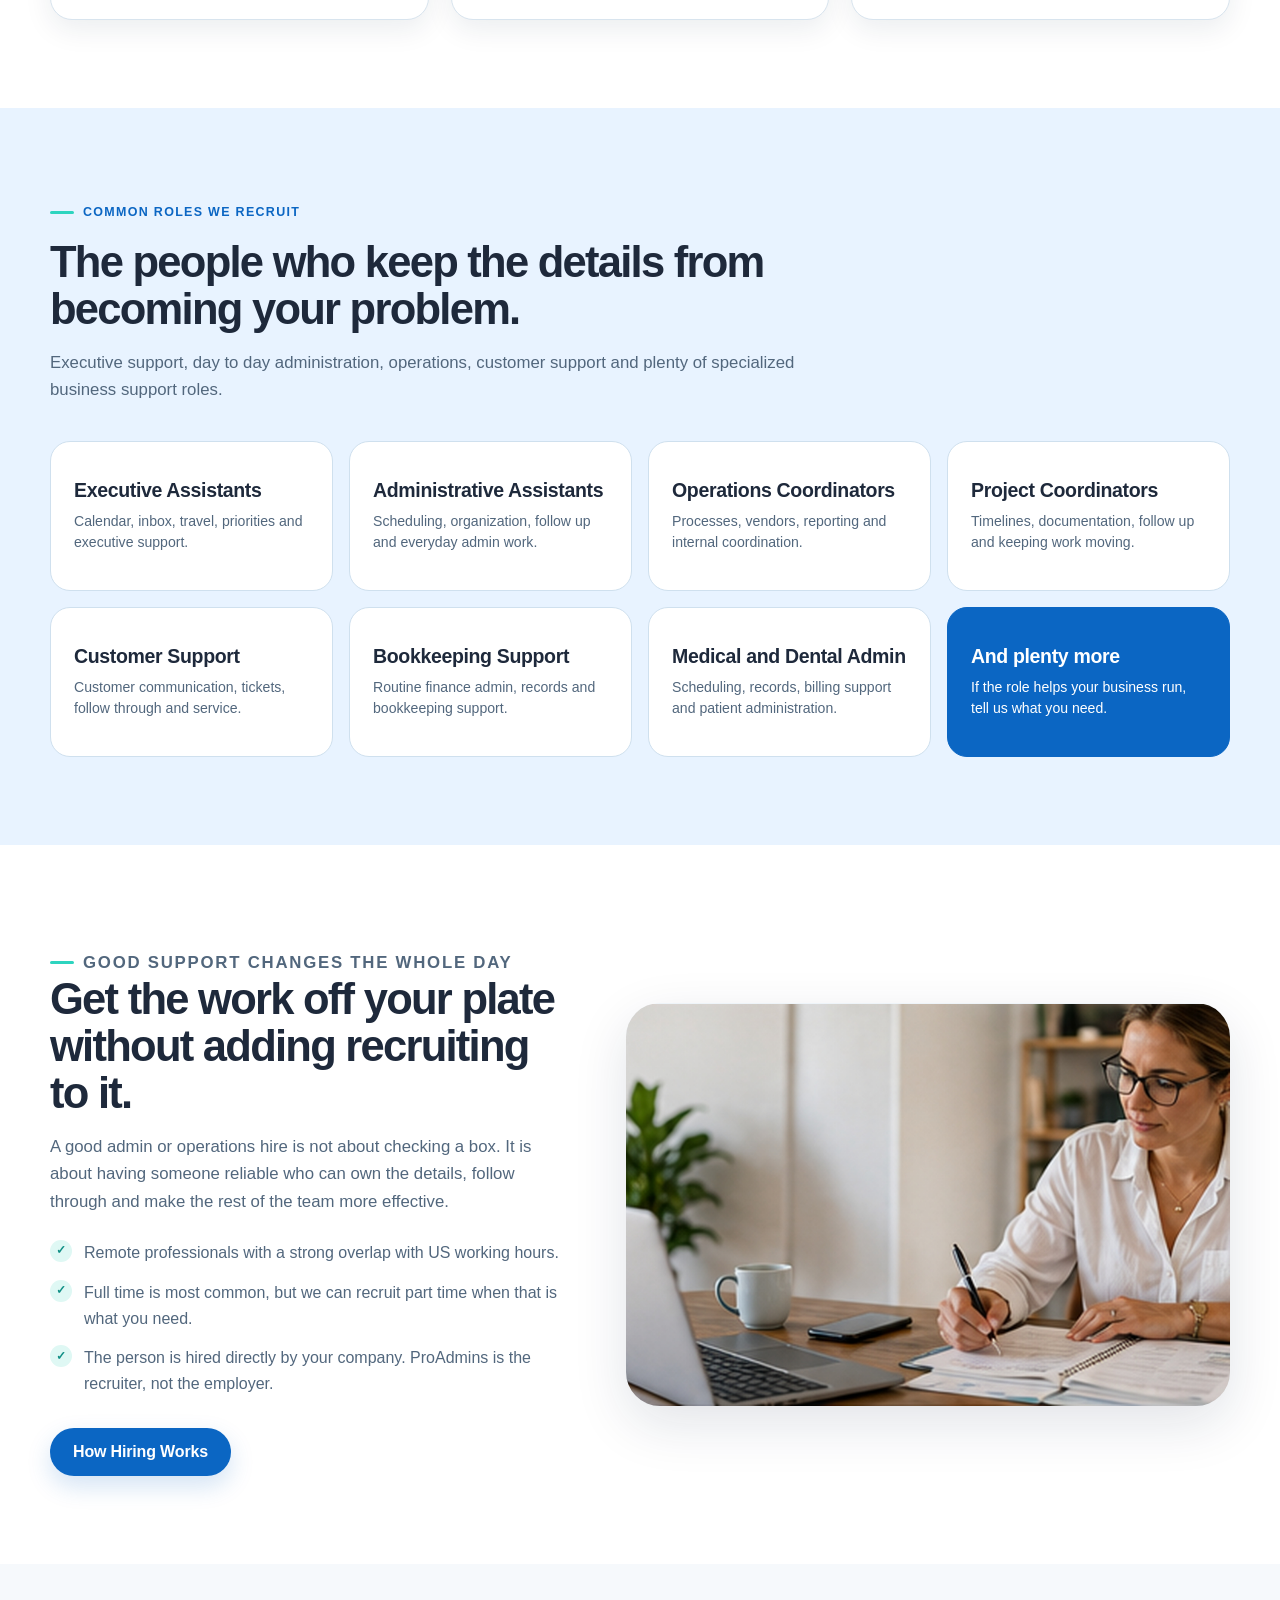
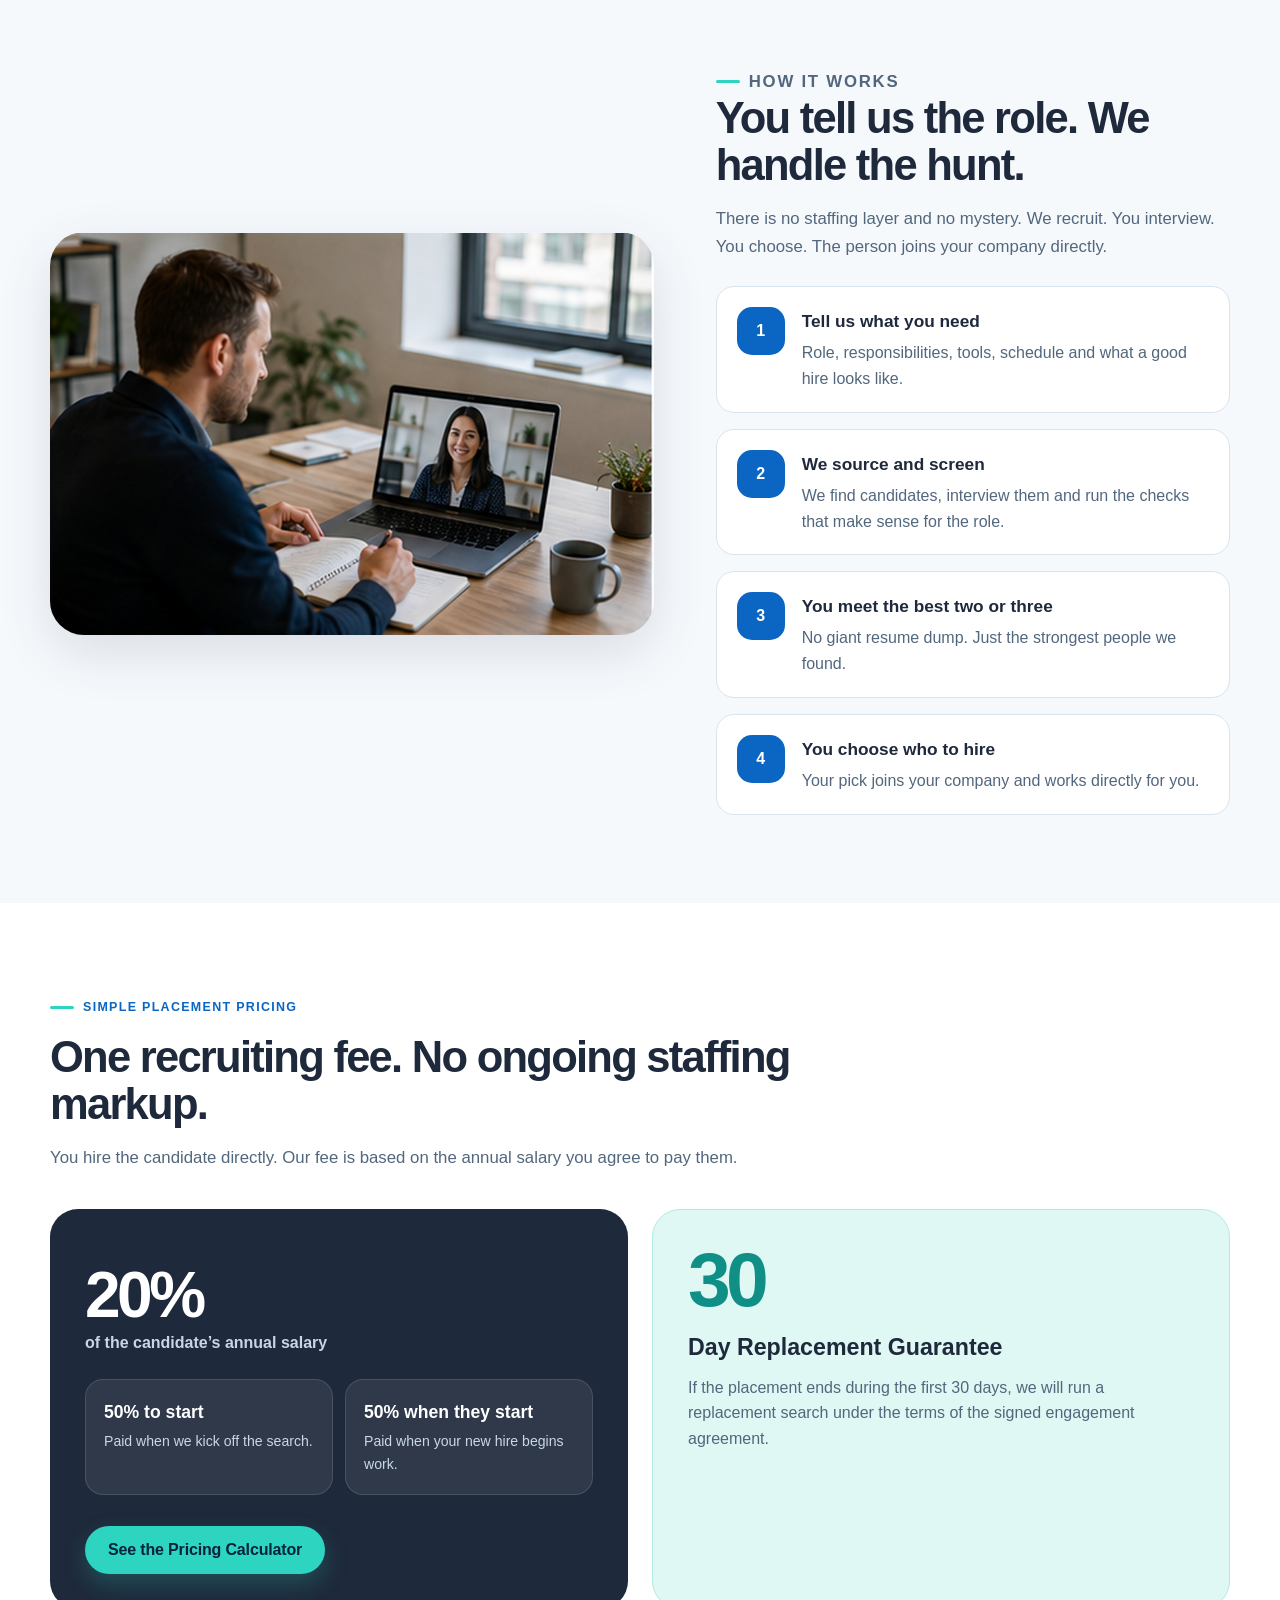
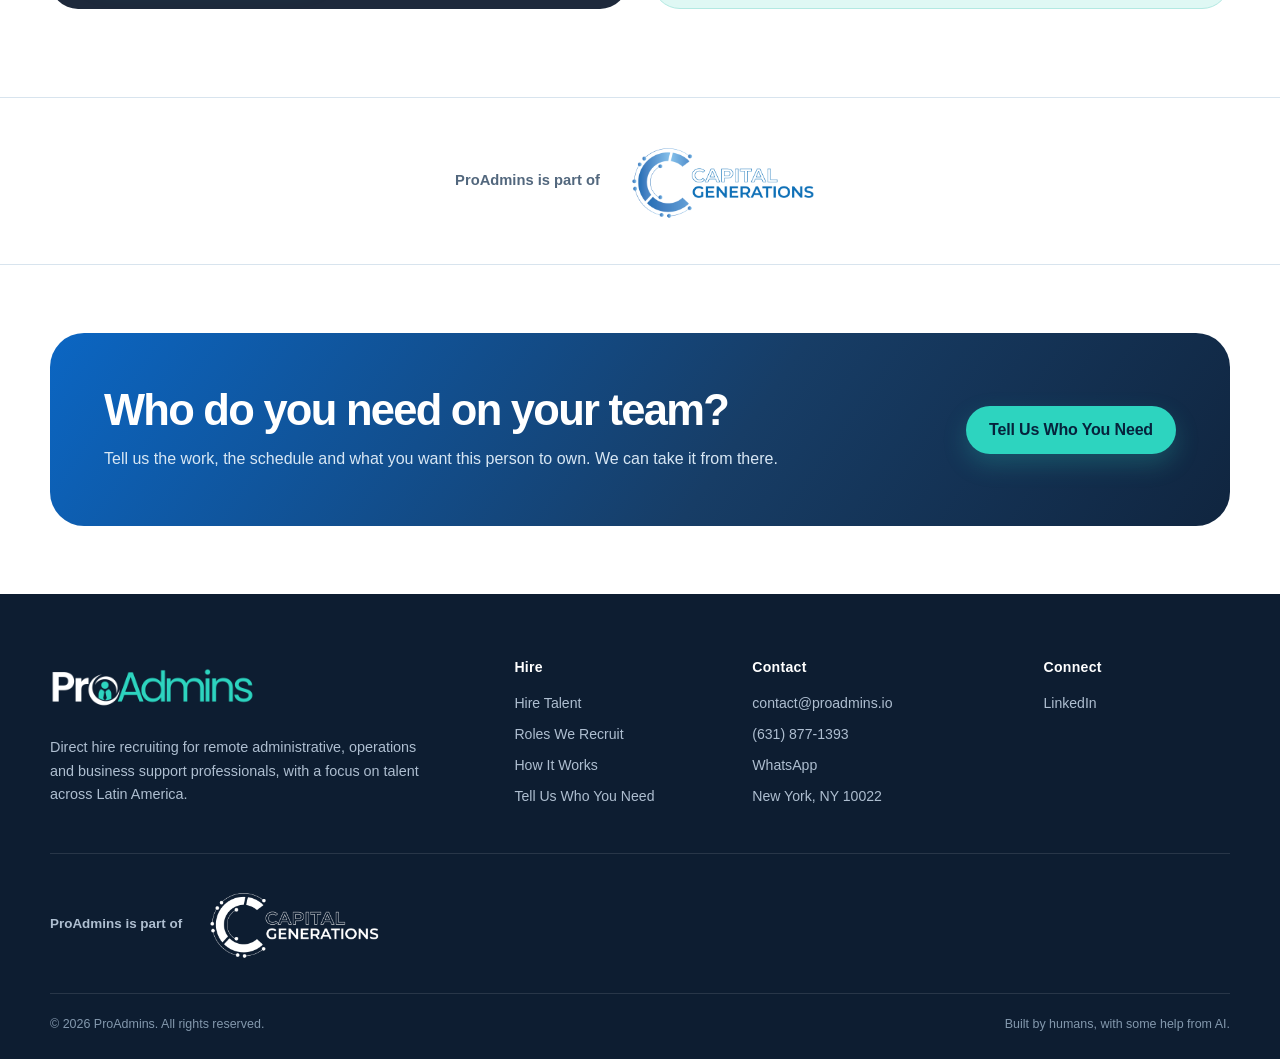
==== commit dc739db7: "Add files via upload" ====
--- a/index.html
+++ b/index.html
@@ -219,7 +219,7 @@
         <div class="footer-col"><h3>Connect</h3><a href="https://www.linkedin.com/company/proadmins" target="_blank" rel="noopener noreferrer">LinkedIn</a></div>
       </div>
       <div class="footer-parent"><span>ProAdmins is part of</span><a href="https://capitalgenerations.com/" target="_blank" rel="noopener noreferrer"><img src="/assets/capital-generations-logo-white.png" alt="Capital Generations"></a></div>
-      <div class="footer-bottom"><span>© <span data-year></span> ProAdmins. All rights reserved.</span><span>Remote recruiting for growing businesses.</span></div>
+      <div class="footer-bottom"><span>© <span data-year></span> ProAdmins. All rights reserved.</span><span>Built by humans, with some help from AI.</span></div>
     </div>
   </footer>
 
--- a/assets/styles.css
+++ b/assets/styles.css
@@ -219,10 +219,11 @@
 .contact-grid { display: grid; grid-template-columns: minmax(0,.85fr) minmax(480px,1.15fr); gap: 52px; align-items: start; }
 .contact-list { margin-top: 26px; display: grid; gap: 11px; }
 .contact-item { display: grid; grid-template-columns: 46px 1fr; gap: 13px; align-items: center; padding: 12px; border: 1px solid var(--line); border-radius: 16px; background: #fff; }
-.contact-item .icon-box { width: 42px; height: 42px; border-radius: 12px; }
-.contact-item strong, .contact-item span { display: block; }
+.contact-item .icon-box { width: 42px; height: 42px; border-radius: 12px; display: grid; place-items: center; justify-self: center; align-self: center; line-height: 0; }
+.contact-item .icon-box svg { display: block; width: 23px; height: 23px; margin: 0; }
+.contact-item > span:not(.icon-box), .contact-item strong, .contact-item > span:not(.icon-box) > span { display: block; }
 .contact-item strong { color: var(--navy); font-size: .9rem; }
-.contact-item span span { color: var(--text); font-size: .88rem; }
+.contact-item > span:not(.icon-box) > span { color: var(--text); font-size: .88rem; }
 .contact-form { border: 1px solid #c7dcec; border-radius: 28px; padding: 32px; background: #fff; box-shadow: var(--shadow); }
 .contact-form h2 { margin: 0; font-size: 2rem; letter-spacing: -.03em; }
 .contact-form > p { margin: 8px 0 24px; color: var(--text); }
@@ -394,3 +395,60 @@
 .process-visual-inner p{margin:0 0 20px;color:var(--muted)}
 .direct-hire-panel{background:linear-gradient(145deg,#f8fbff,#f5f7fa)}
 @media(max-width:760px){.process-visual-panel{min-height:auto}.process-visual-inner{padding:28px}}
+
+/* v5.4 mobile navigation and shortlist fixes */
+.site-header { z-index: 10000; isolation: isolate; }
+
+@media (max-width: 1020px) {
+  .mobile-nav {
+    z-index: 10001;
+    height: calc(100dvh - 78px);
+    max-height: calc(100dvh - 78px);
+    background: #fff;
+    box-shadow: 0 18px 40px rgba(16,37,63,.16);
+    overscroll-behavior: contain;
+  }
+  .mobile-nav.open { display: flex; }
+}
+
+@media (max-width: 720px) {
+  .mobile-nav {
+    top: 72px;
+    height: calc(100dvh - 72px);
+    max-height: calc(100dvh - 72px);
+  }
+
+  /* Keep all candidate details visible on phones instead of squeezing three narrow cards side by side. */
+  .candidate-grid {
+    grid-template-columns: 1fr;
+    gap: 14px;
+  }
+  .candidate-card {
+    display: grid;
+    grid-template-columns: minmax(108px, 34%) minmax(0, 1fr);
+    align-items: stretch;
+    overflow: hidden;
+  }
+  .candidate-card img {
+    width: 100%;
+    height: 100%;
+    min-height: 100%;
+    aspect-ratio: auto;
+    object-fit: cover;
+    object-position: center;
+    border-radius: 0;
+  }
+  .candidate-copy {
+    min-width: 0;
+    padding: 14px 14px 15px;
+  }
+  .candidate-copy h3 { font-size: .98rem; }
+  .candidate-copy p { font-size: .76rem; }
+  .candidate-copy li { font-size: .72rem; }
+}
+
+@media (max-width: 420px) {
+  .shortlist-panel { padding: 18px; }
+  .candidate-card { grid-template-columns: 104px minmax(0, 1fr); }
+  .candidate-copy { padding: 12px; }
+}
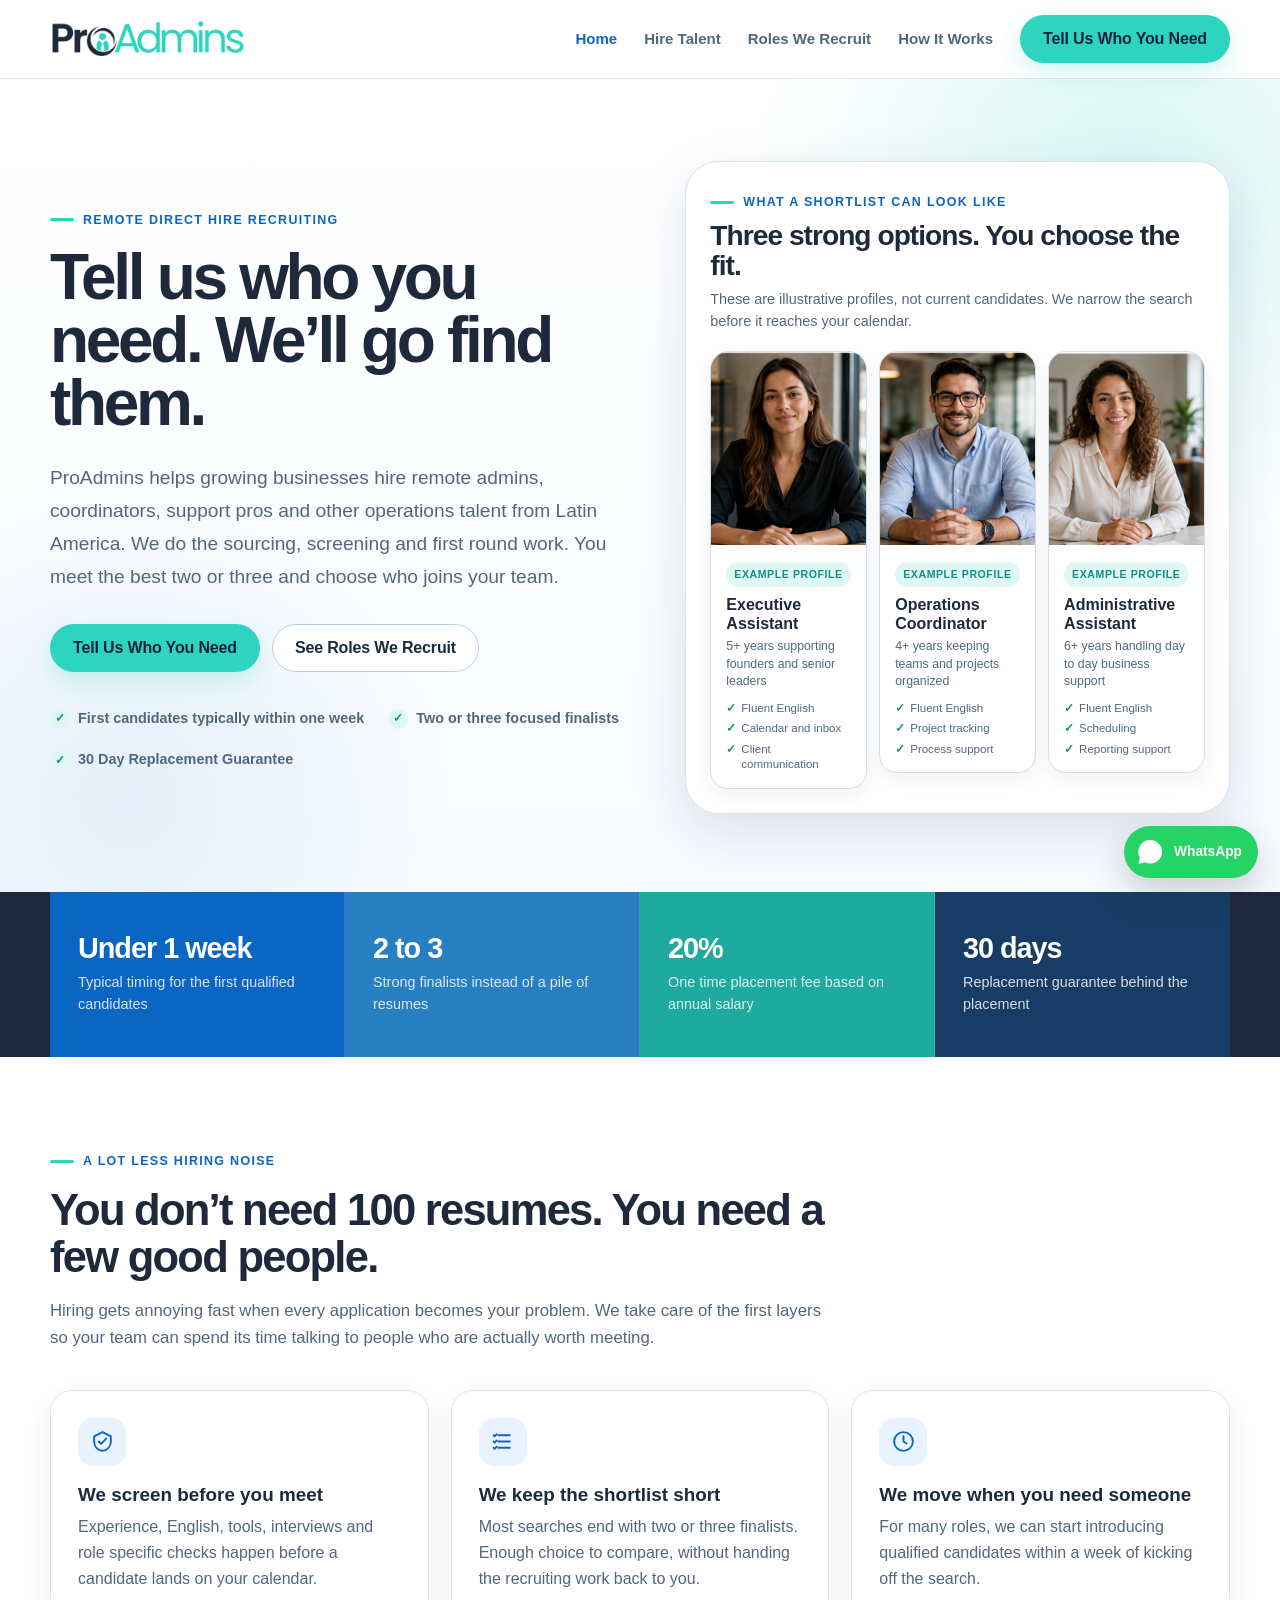
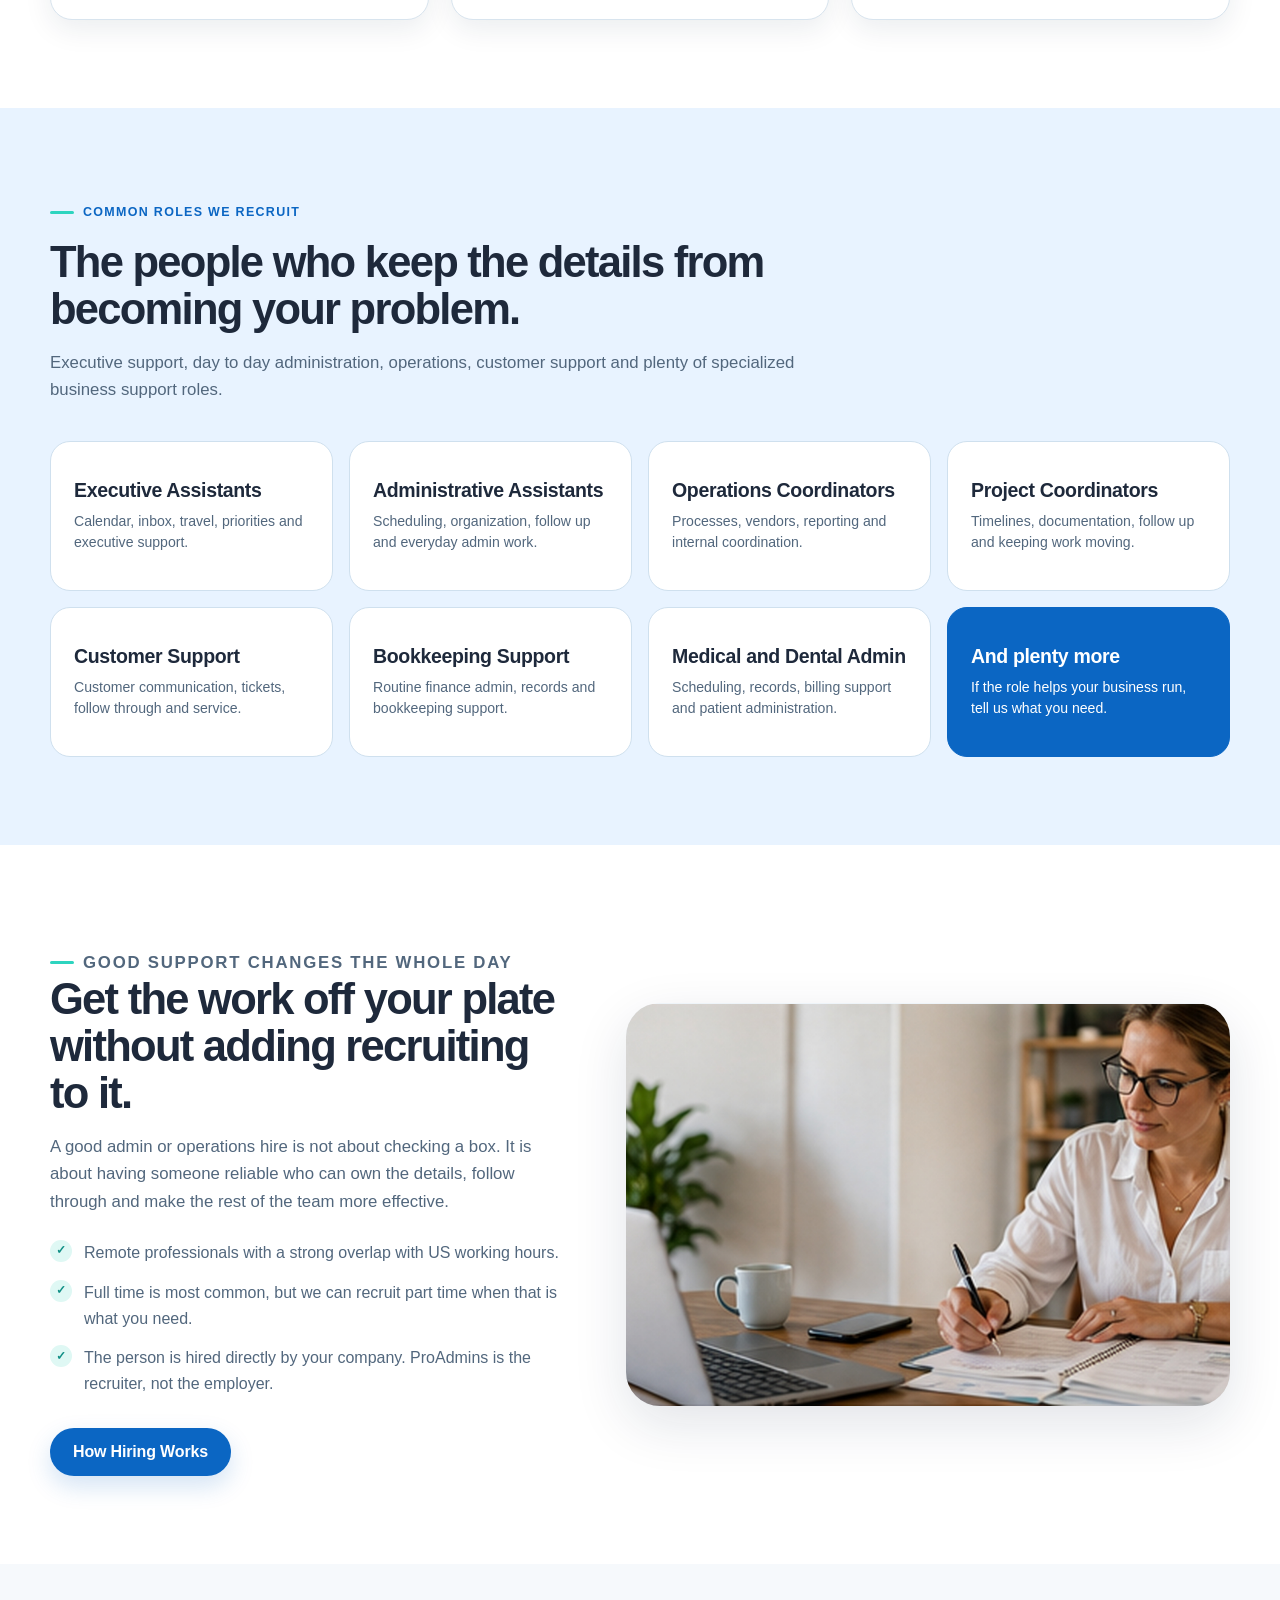
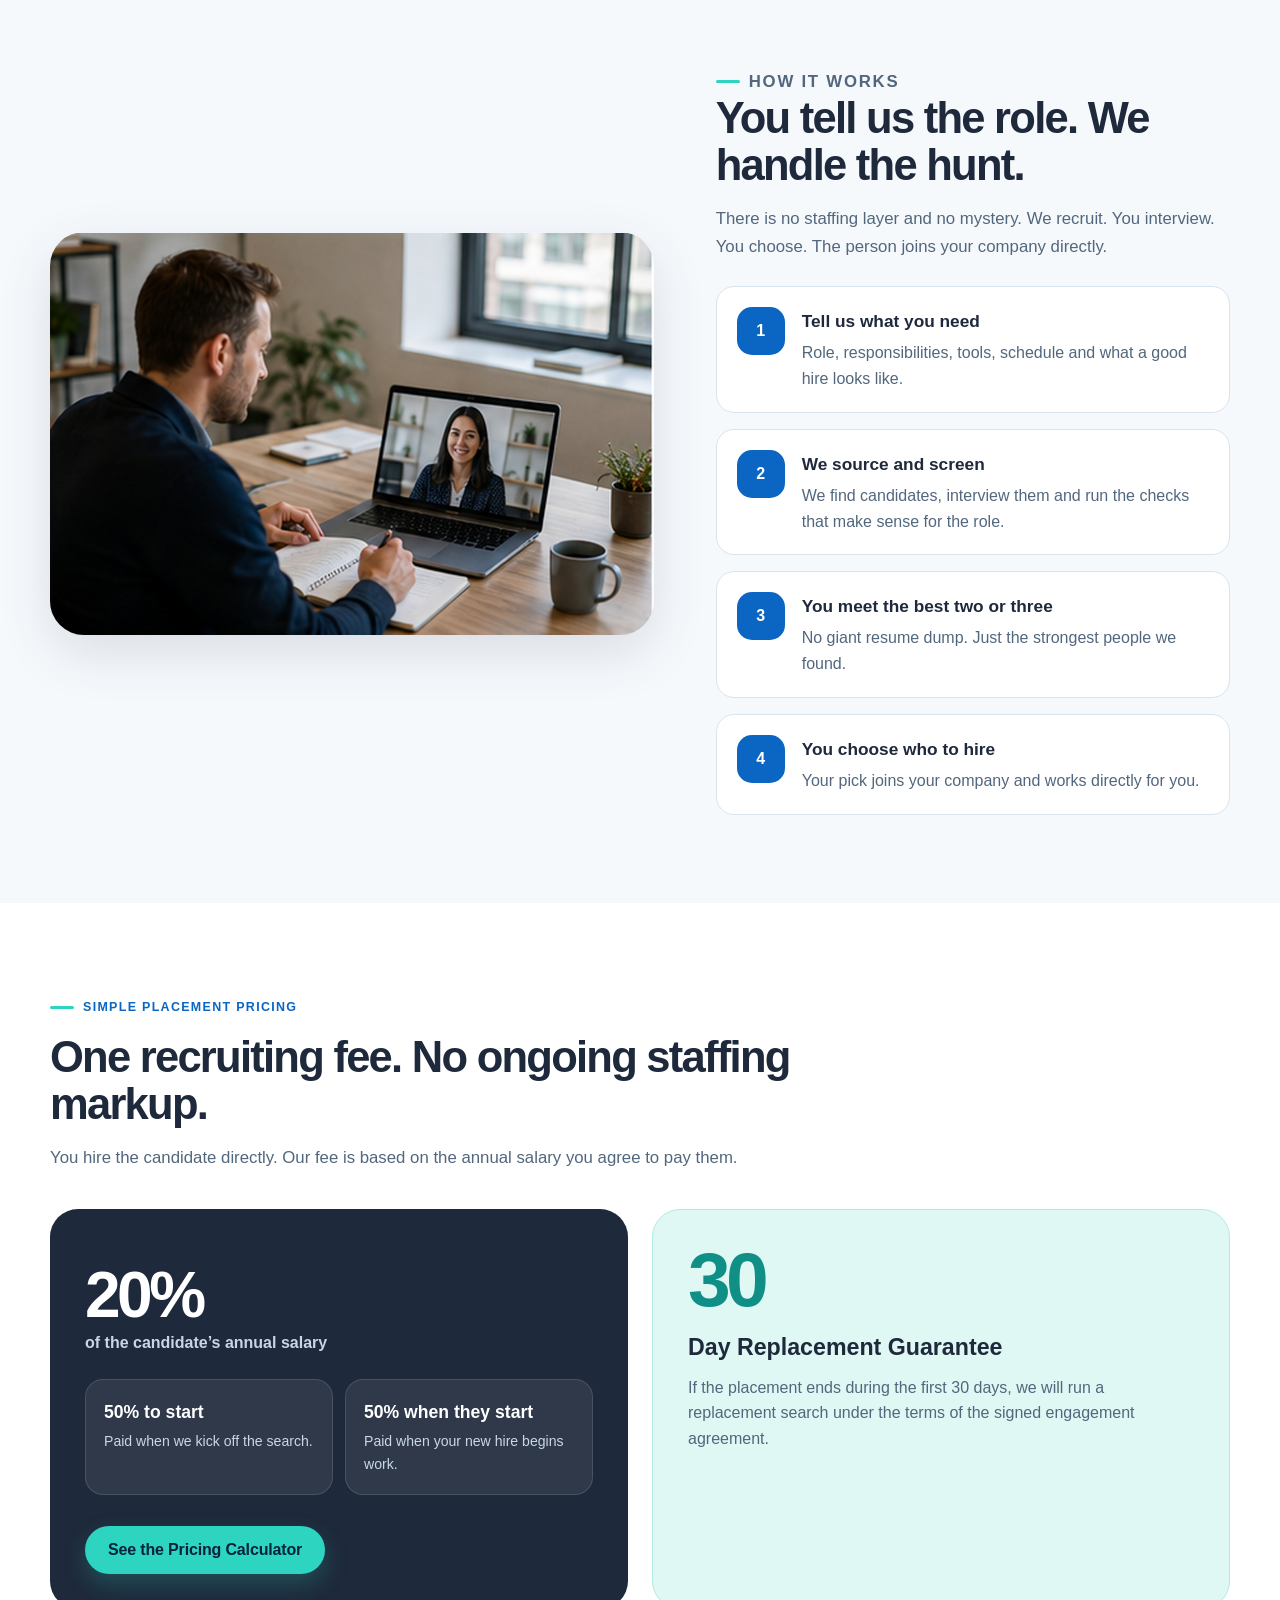
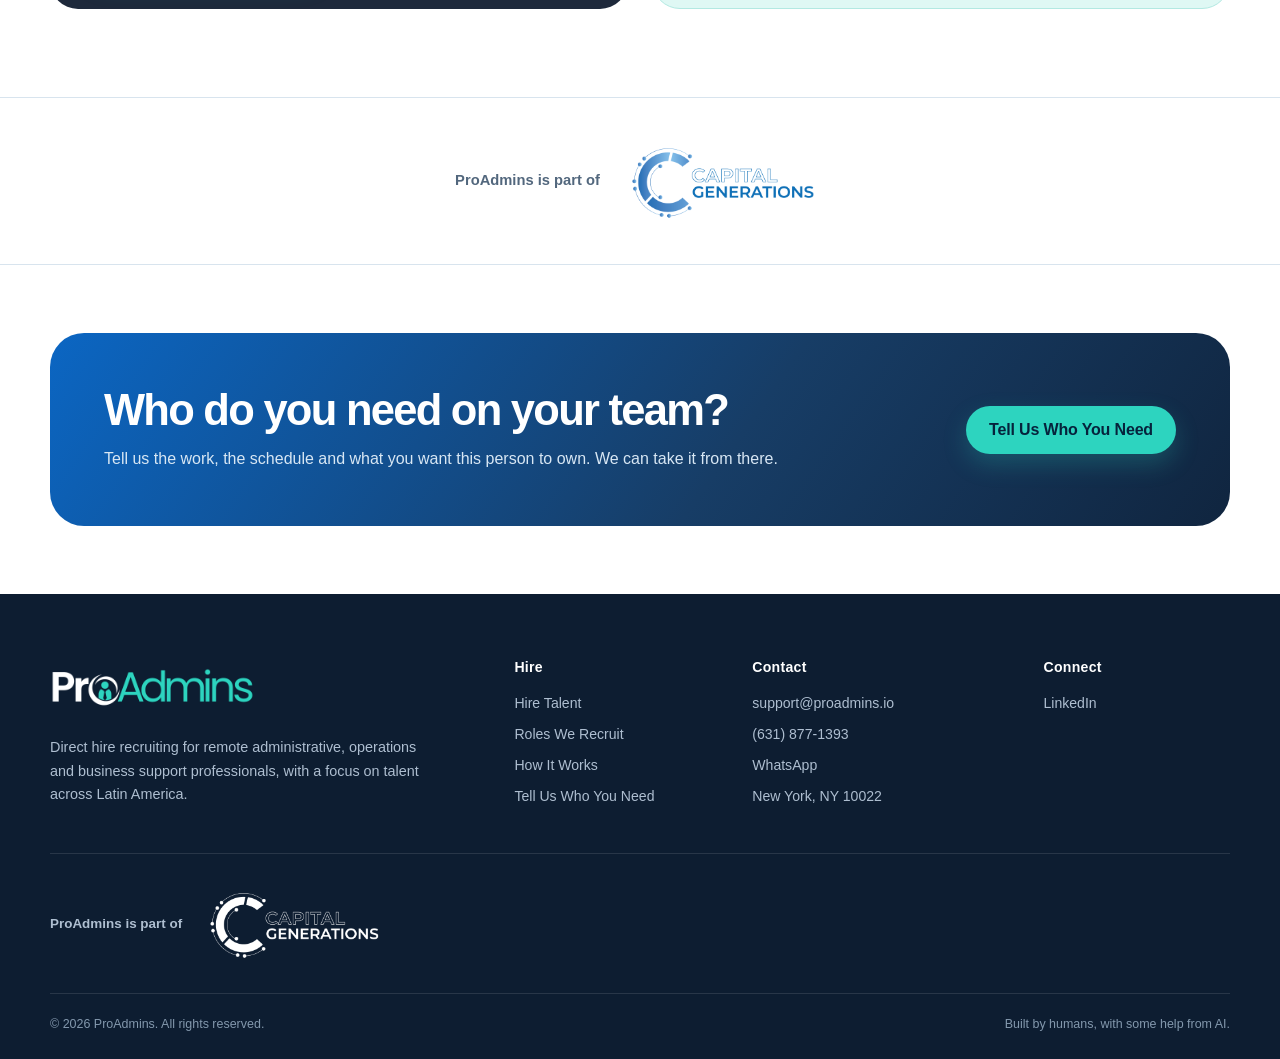
==== commit a498d7ea: "Add files via upload" ====
--- a/index.html
+++ b/index.html
@@ -25,12 +25,20 @@
     "name":"ProAdmins",
     "url":"https://proadmins.io/",
     "logo":"https://proadmins.io/assets/proadmins-logo-dark.png",
-    "email":"contact@proadmins.io",
+    "email":"support@proadmins.io",
     "telephone":"+1-631-877-1393",
     "address":{"@type":"PostalAddress","addressLocality":"New York","addressRegion":"NY","postalCode":"10022","addressCountry":"US"},
     "parentOrganization":{"@type":"Organization","name":"Capital Generations","url":"https://capitalgenerations.com/"},
     "sameAs":["https://www.linkedin.com/company/proadmins"]
   }
+  </script>
+  <!-- Google tag (gtag.js) -->
+  <script async src="https://www.googletagmanager.com/gtag/js?id=G-048VBR4MG5"></script>
+  <script>
+    window.dataLayer = window.dataLayer || [];
+    function gtag(){dataLayer.push(arguments);}
+    gtag('js', new Date());
+    gtag('config', 'G-048VBR4MG5');
   </script>
 </head>
 <body>
@@ -215,7 +223,7 @@
       <div class="footer-grid">
         <div class="footer-brand"><a href="/" aria-label="ProAdmins home"><img src="/assets/proadmins-logo-light-teal.png" alt="ProAdmins"></a><p>Direct hire recruiting for remote administrative, operations and business support professionals, with a focus on talent across Latin America.</p></div>
         <div class="footer-col"><h3>Hire</h3><a href="/hire-talent/">Hire Talent</a><a href="/roles/">Roles We Recruit</a><a href="/how-it-works/">How It Works</a><a href="/contact/">Tell Us Who You Need</a></div>
-        <div class="footer-col"><h3>Contact</h3><a href="mailto:contact@proadmins.io">contact@proadmins.io</a><a href="tel:+16318771393">(631) 877-1393</a><a href="https://wa.me/16318771393?text=Hi%20ProAdmins%2C%20I%27m%20interested%20in%20hiring%20administrative%20talent." target="_blank" rel="noopener noreferrer">WhatsApp</a><span>New York, NY 10022</span></div>
+        <div class="footer-col"><h3>Contact</h3><a href="mailto:support@proadmins.io">support@proadmins.io</a><a href="tel:+16318771393">(631) 877-1393</a><a href="https://wa.me/16318771393?text=Hi%20ProAdmins%2C%20I%27m%20interested%20in%20hiring%20administrative%20talent." target="_blank" rel="noopener noreferrer">WhatsApp</a><span>New York, NY 10022</span></div>
         <div class="footer-col"><h3>Connect</h3><a href="https://www.linkedin.com/company/proadmins" target="_blank" rel="noopener noreferrer">LinkedIn</a></div>
       </div>
       <div class="footer-parent"><span>ProAdmins is part of</span><a href="https://capitalgenerations.com/" target="_blank" rel="noopener noreferrer"><img src="/assets/capital-generations-logo-white.png" alt="Capital Generations"></a></div>
